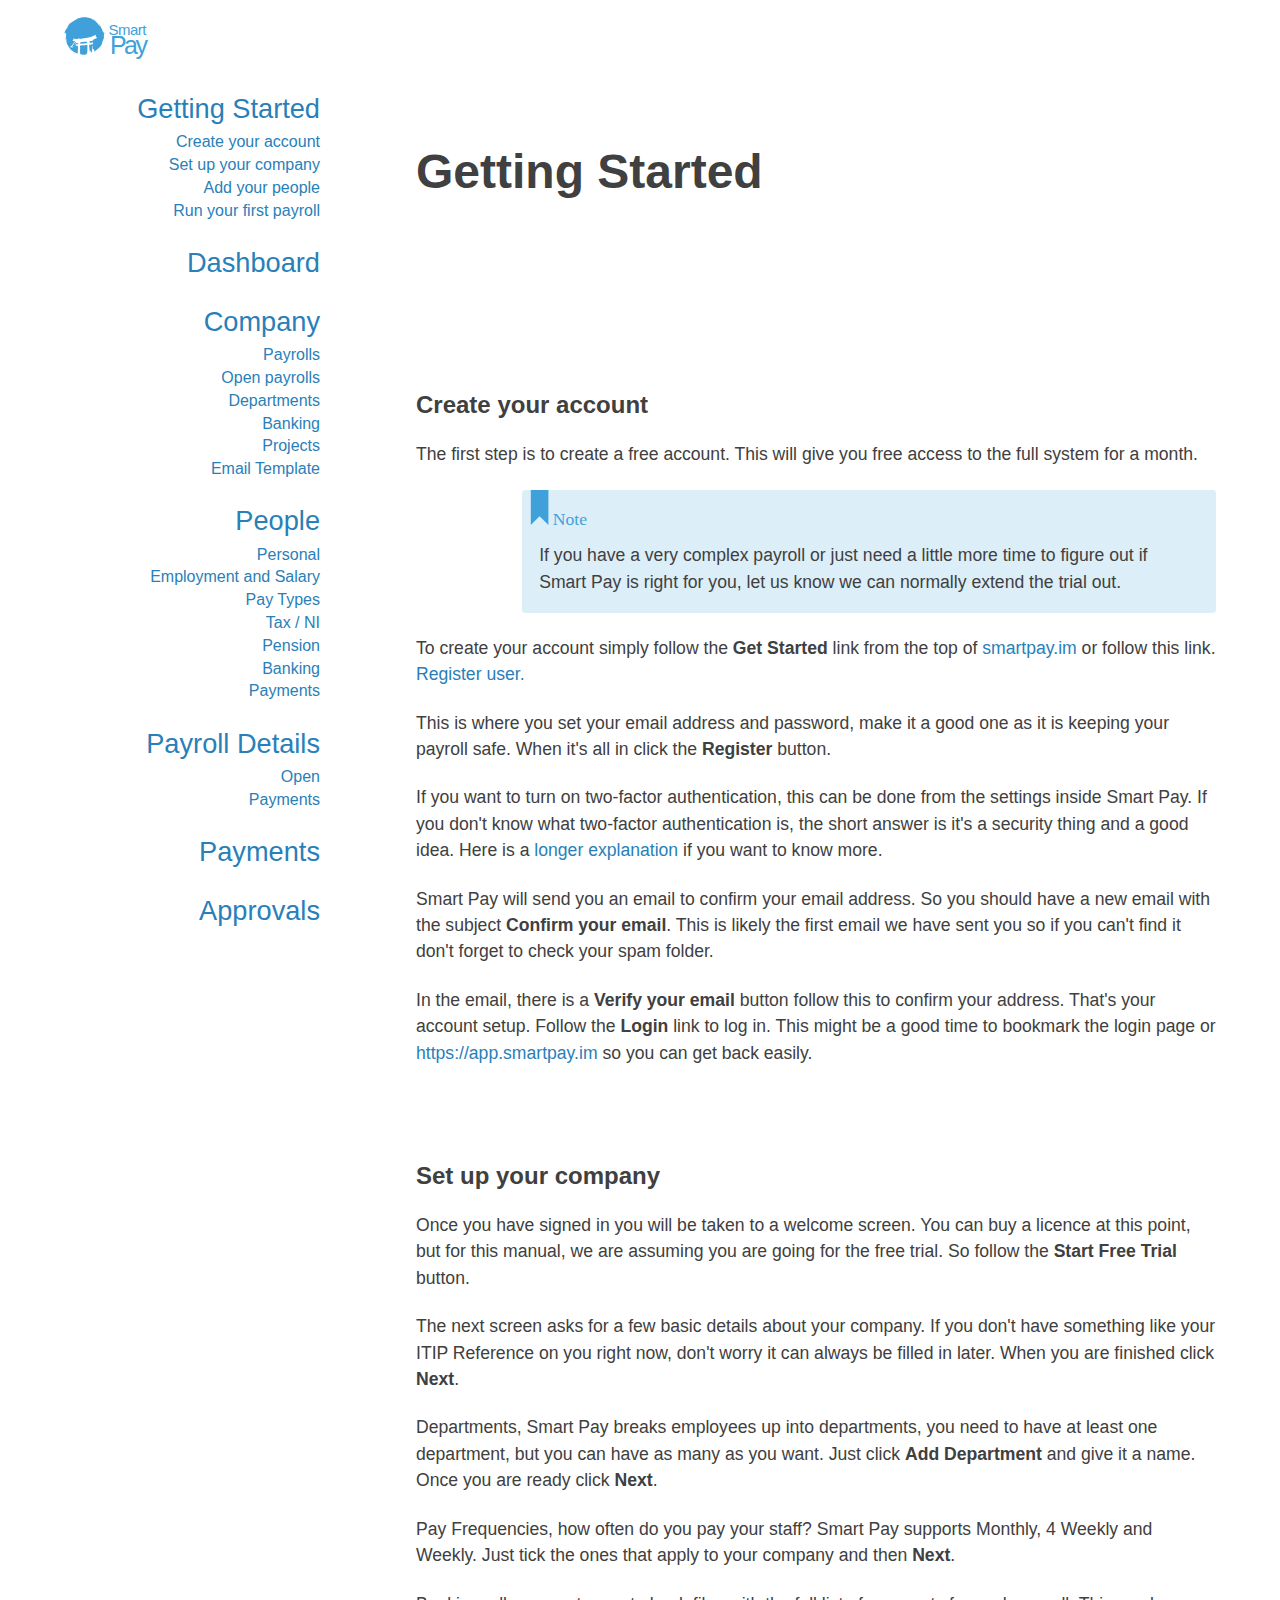
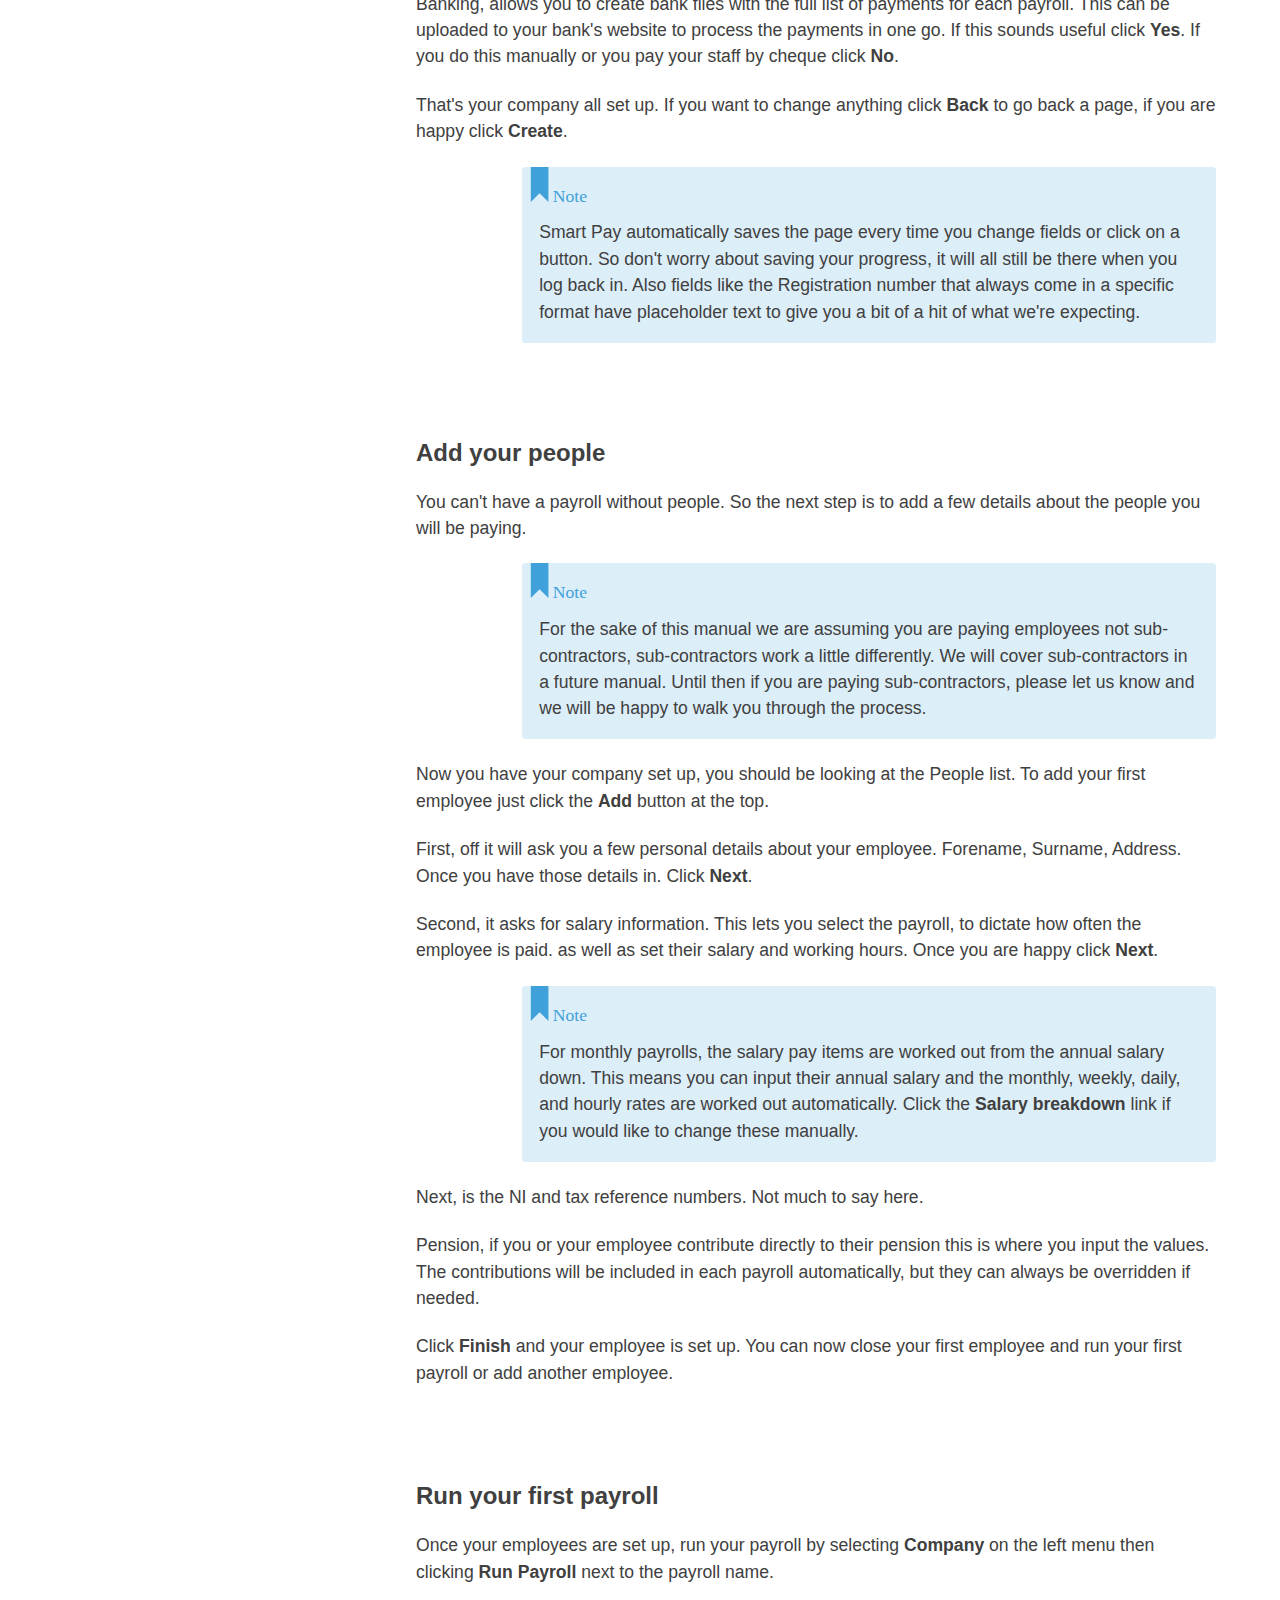
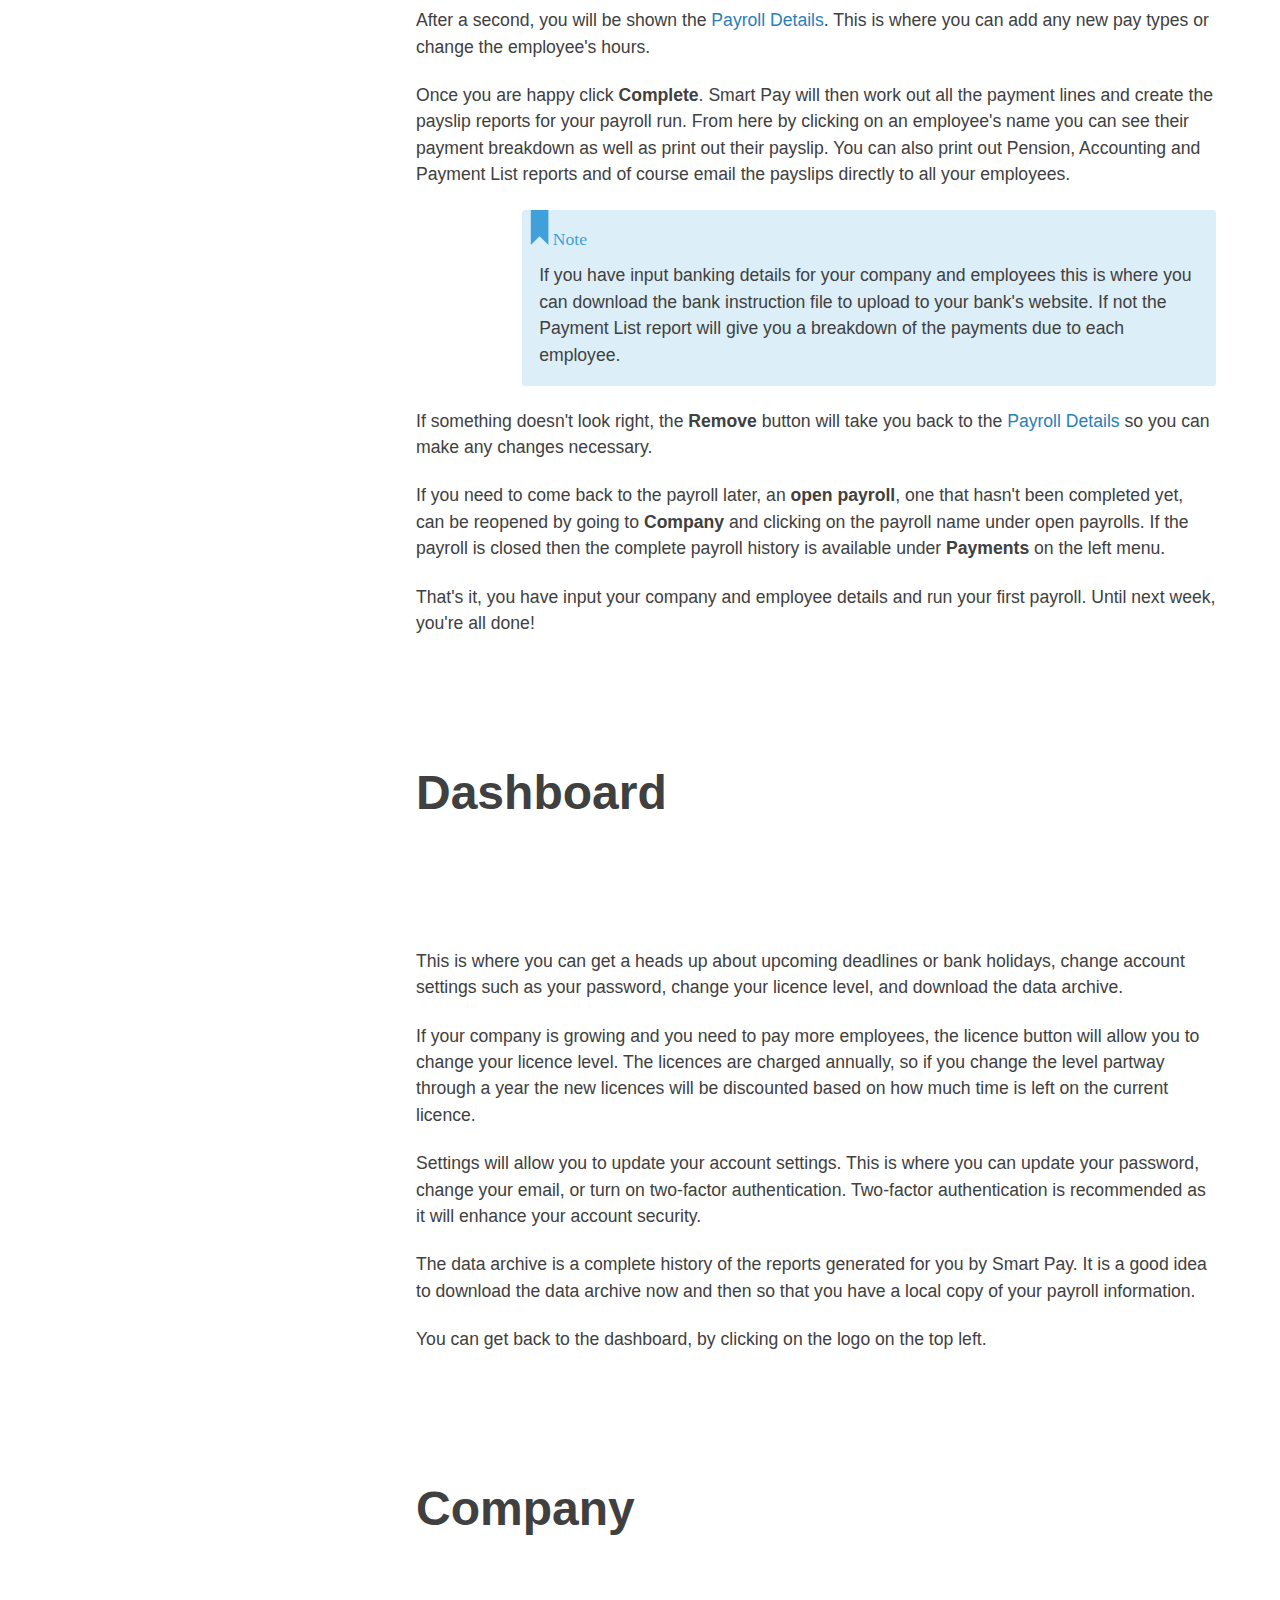
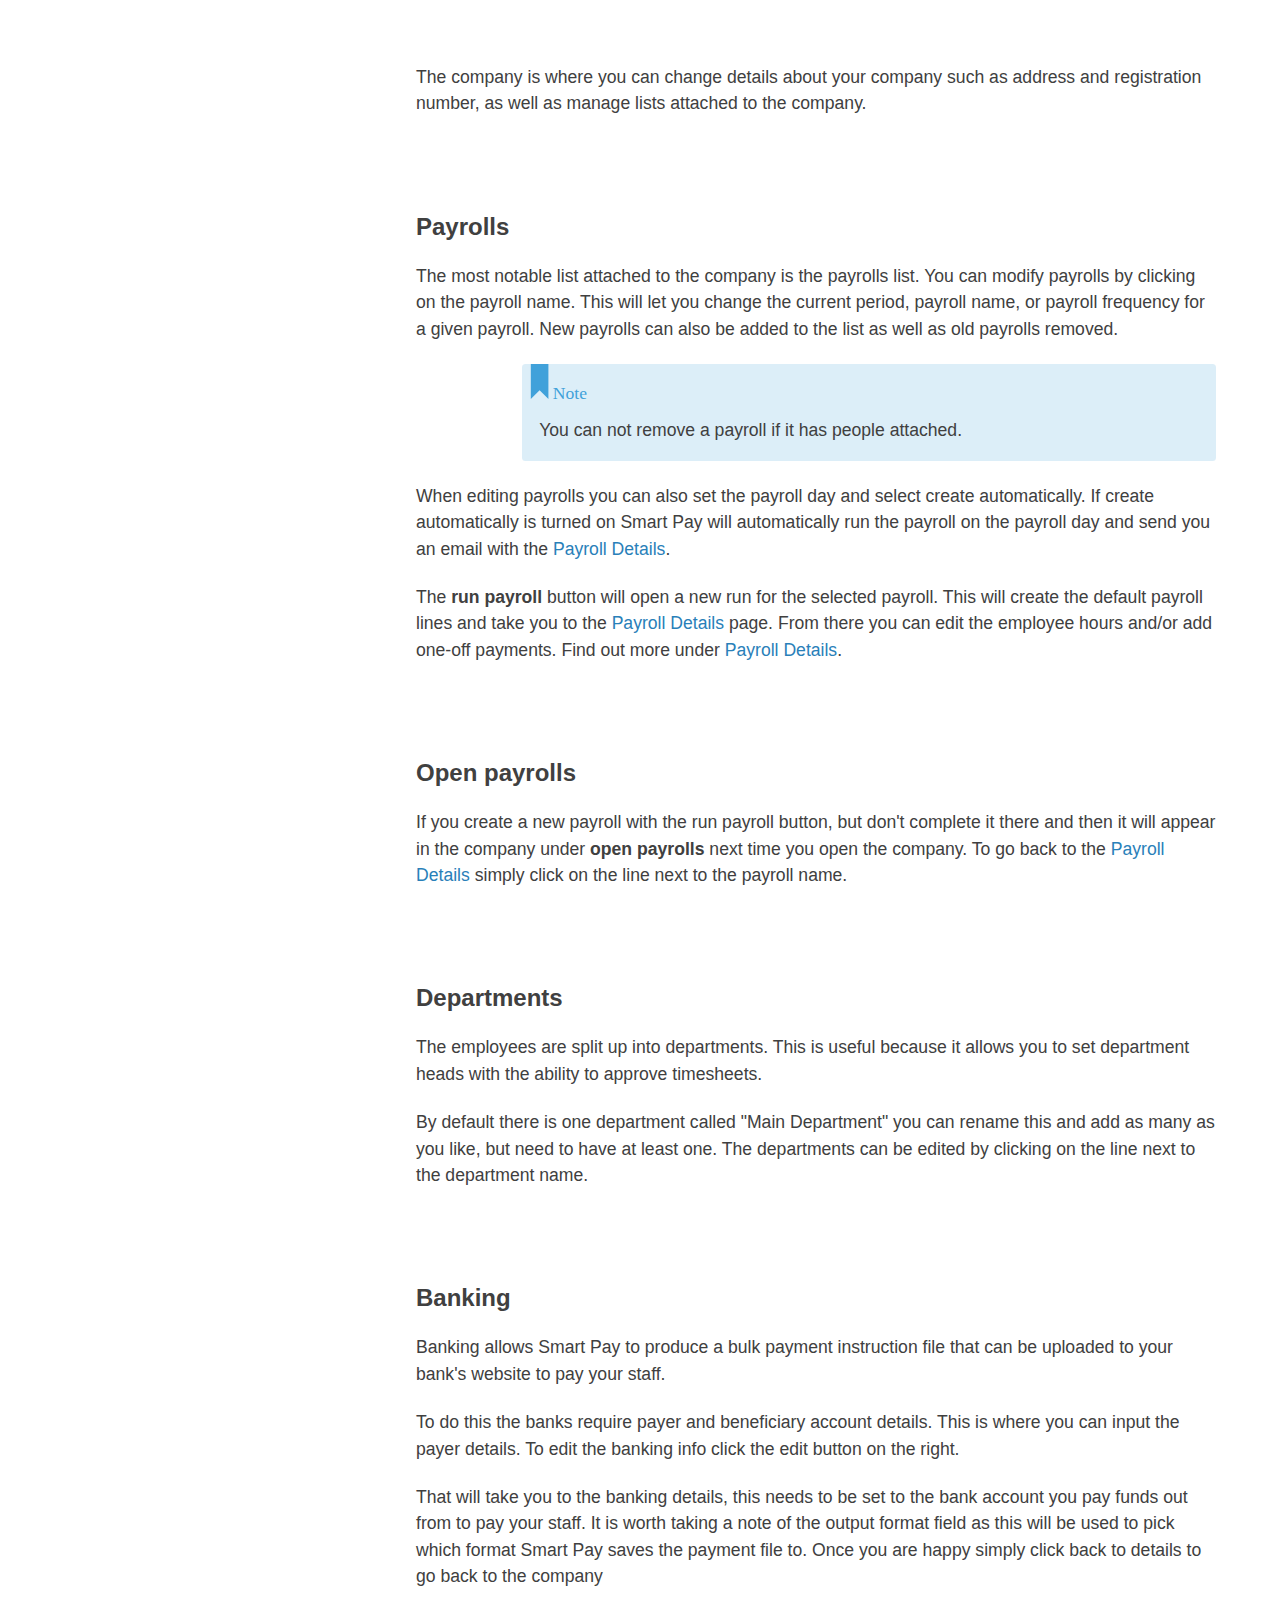
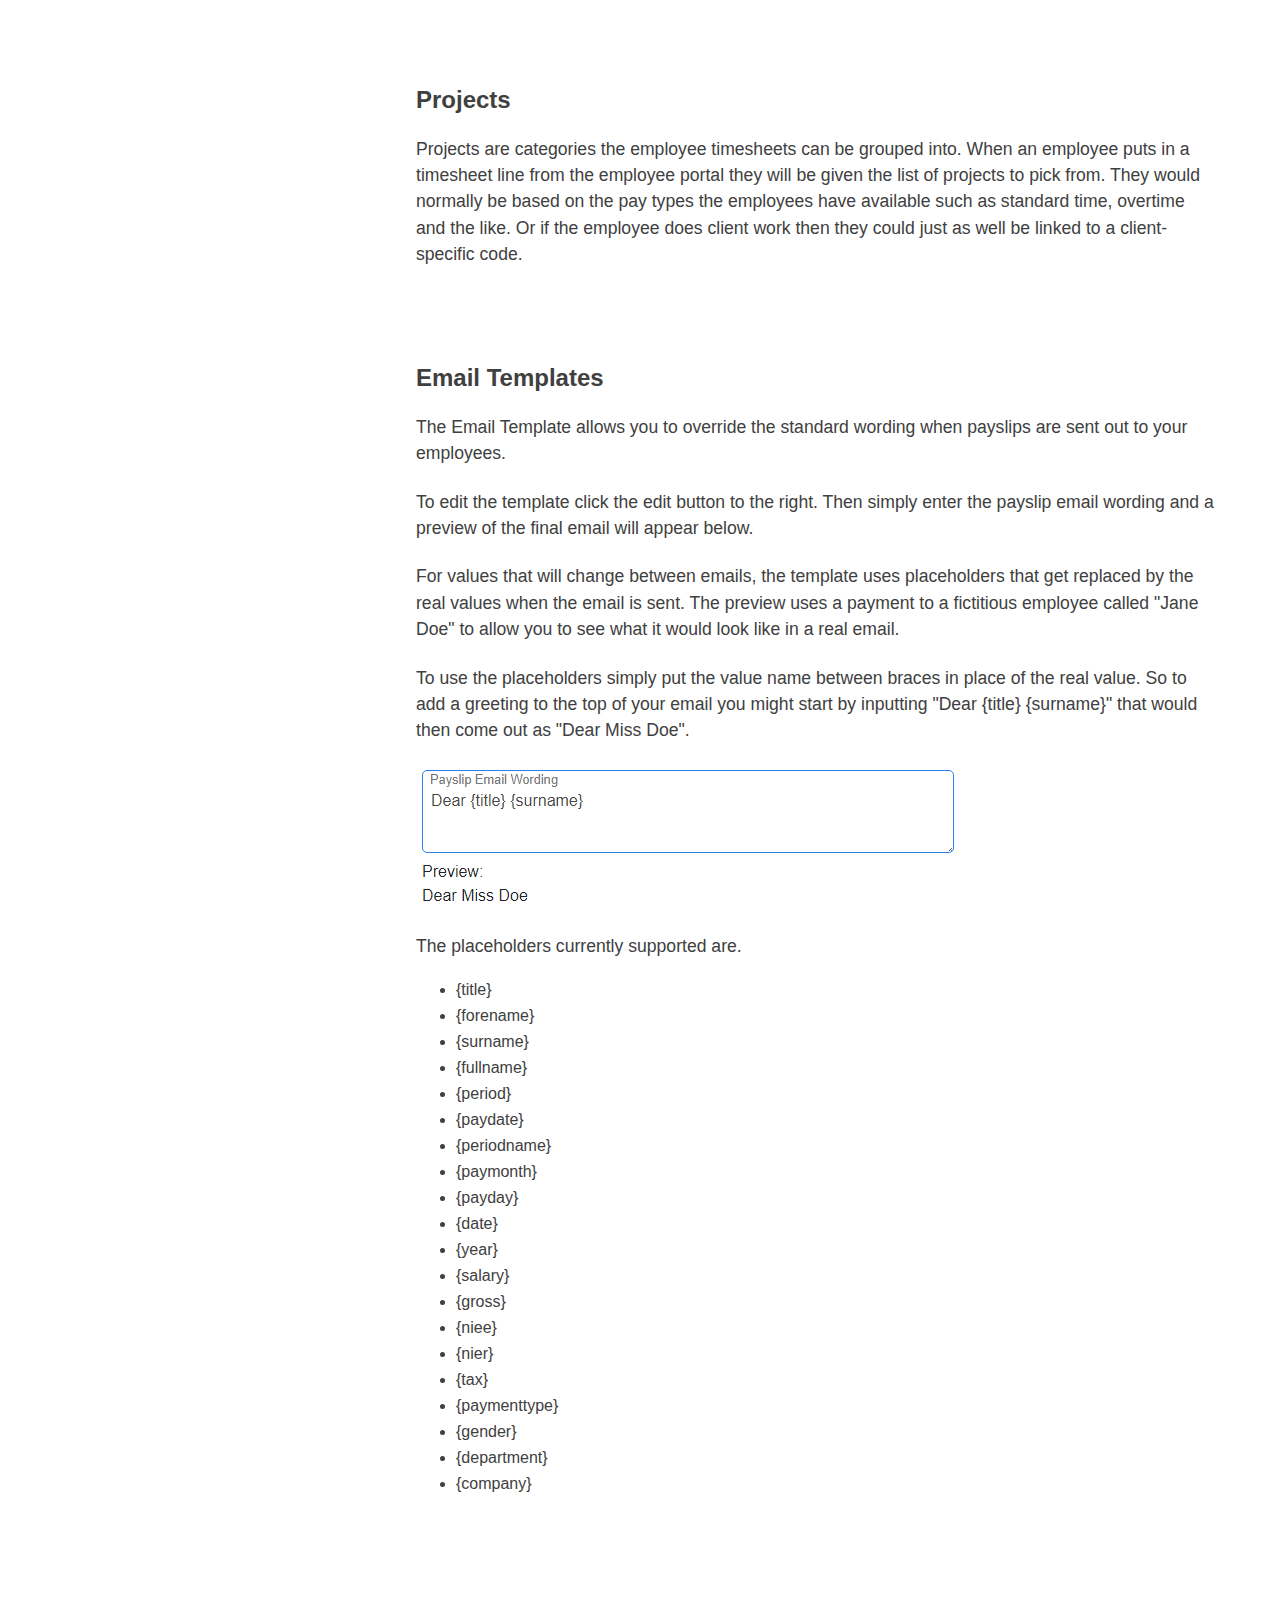
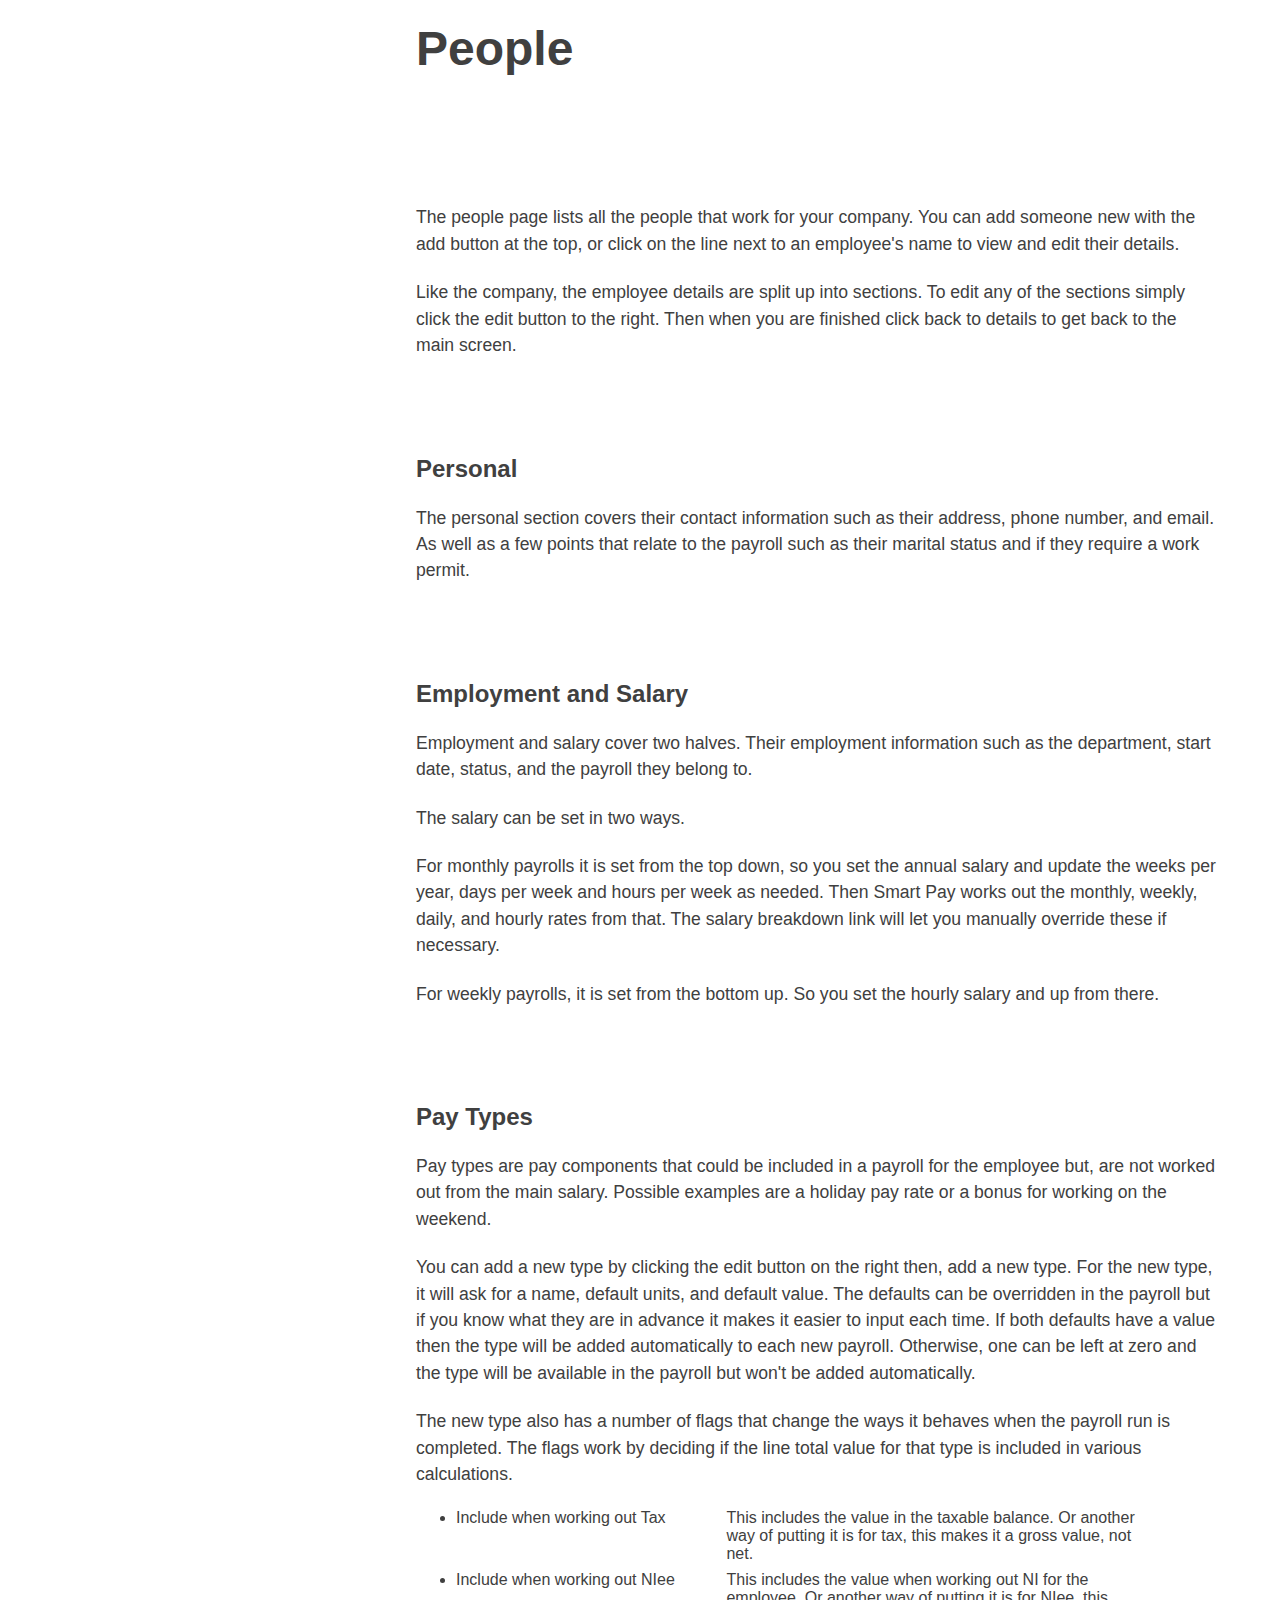
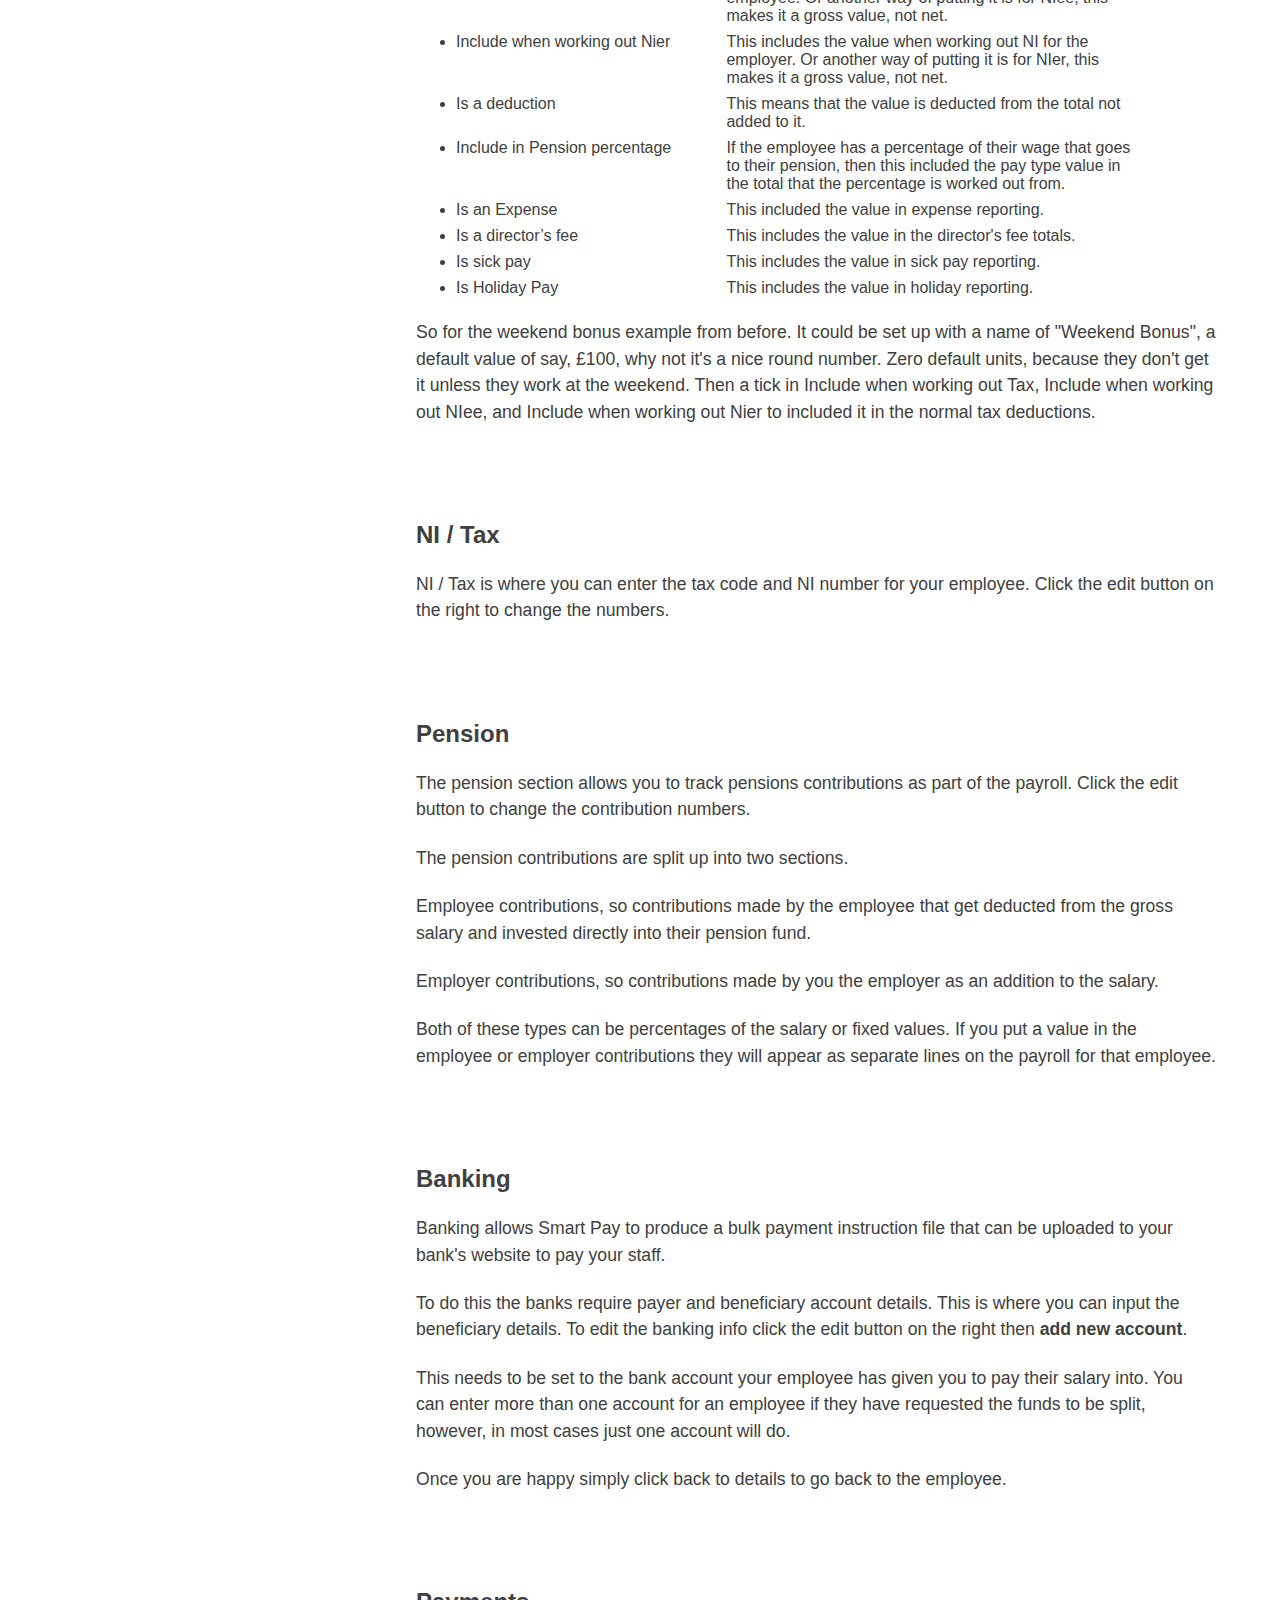
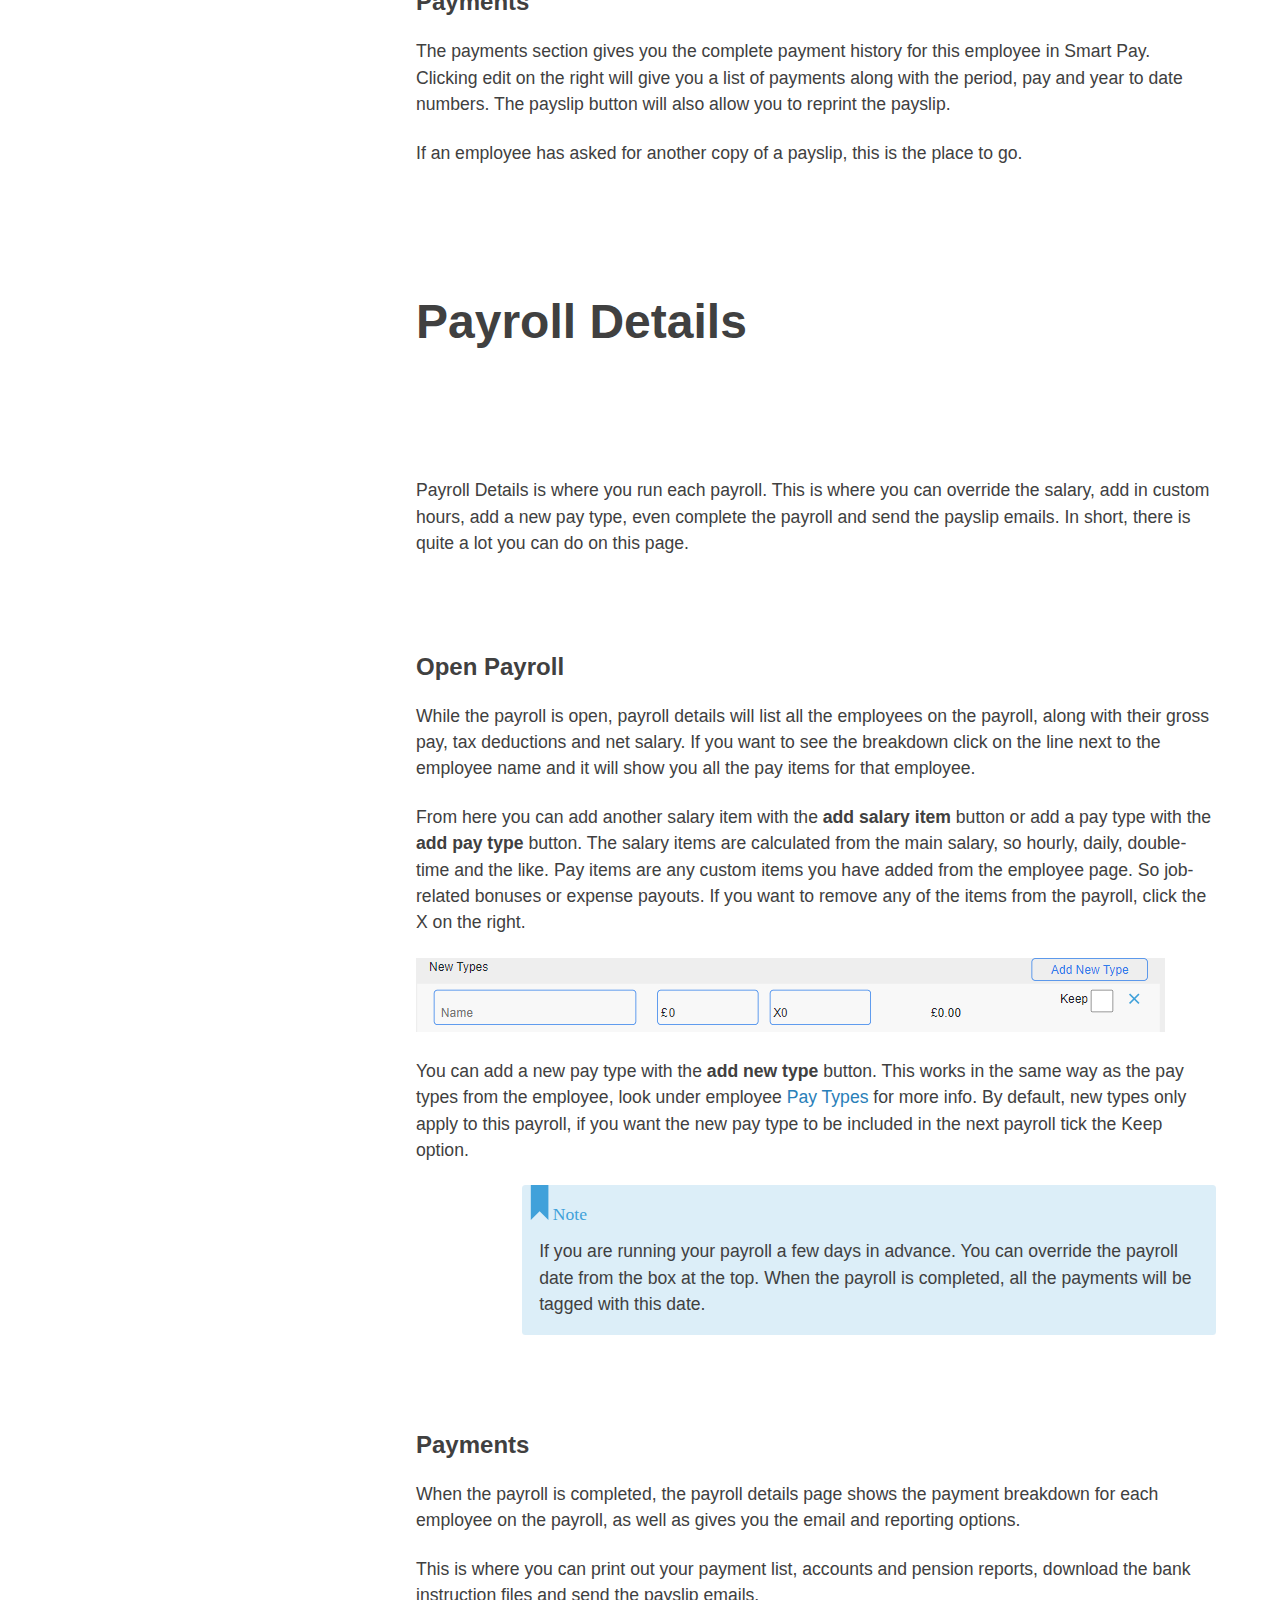
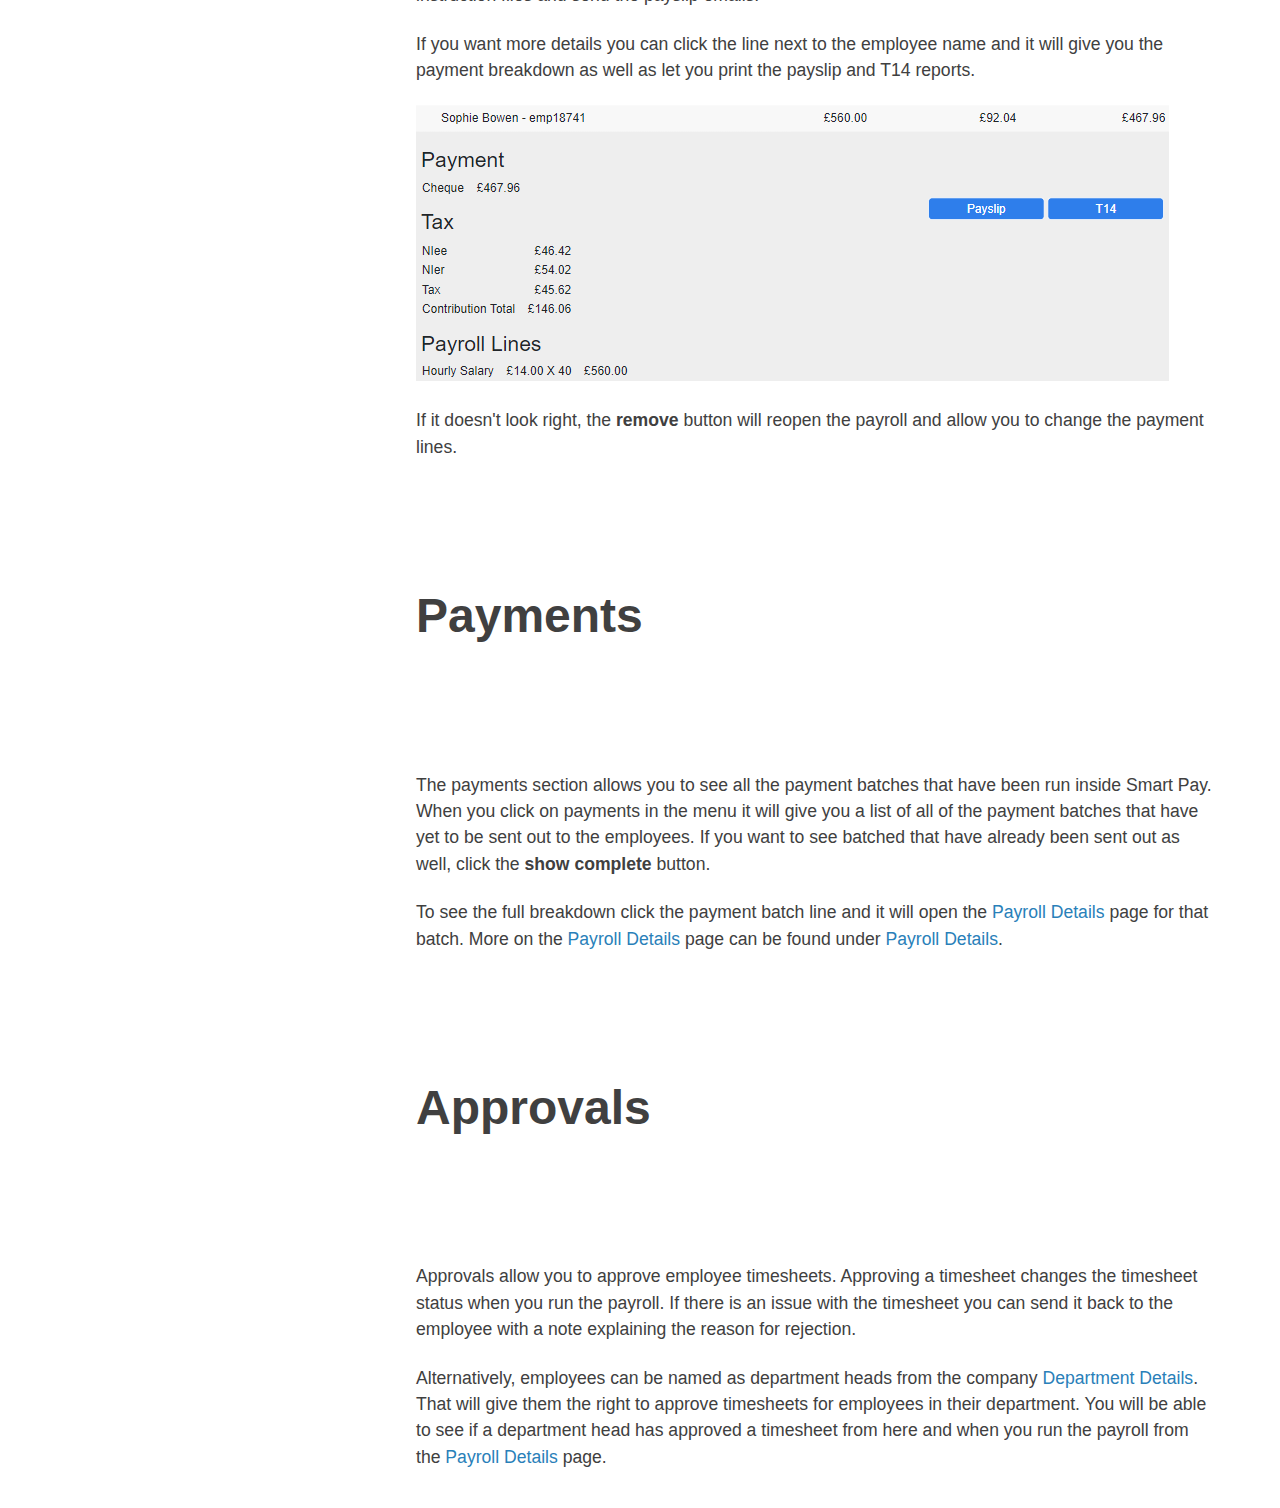
==== docs/index.html @ eb951f8d "Add docs" ====
<!DOCTYPE html>
<html lang="en">
<head>
    <meta charset="UTF-8">
    <meta http-equiv="X-UA-Compatible" content="IE=edge">
    <meta name="viewport" content="width=device-width, initial-scale=1.0">
    <title>Smart Pay Docs</title>
    <link rel="shortcut icon" type="image/png" href="../images/favicon.png" />
    <link rel="stylesheet" href="site.css">
</head>
<body>
    <a class="menu-icon" onclick="toggleMenu(true)">&nbsp;</a>
    <div class="sidebar hidden-on-phone">
        <div class="links" onclick="toggleMenu(false)">
            <a class="logo" href="/docs"></a>
            <div class="chapters">
                <a href="#getting-started" class="chapter-header">Getting Started</a>
                <a href="#getting-started">Create your account</a>
                <a href="#getting-started-setupcompany">Set up your company</a>
                <a href="#getting-started-people">Add your people</a>
                <a href="#getting-started-payroll">Run your first payroll</a>
                <a href="#dashboard" class="chapter-header">Dashboard</a>
                <a href="#company" class="chapter-header">Company</a>
                <a href="#company-payrolls">Payrolls</a>
                <a href="#company-open-payrolls">Open payrolls</a>
                <a href="#company-open-departments">Departments</a>
                <a href="#company-open-banking">Banking</a>
                <a href="#company-open-projects">Projects</a>
                <a href="#company-open-email-template">Email Template</a>
                <a href="#people" class="chapter-header">People</a>
                <a href="#people-personal">Personal</a>
                <a href="#people-salary">Employment and Salary</a>
                <a href="#people-pay-types">Pay Types</a>
                <a href="#people-ni-and-tax">Tax / NI</a>
                <a href="#people-pension">Pension</a>
                <a href="#people-banking">Banking</a>
                <a href="#people-payments">Payments</a>
                <a href="#payroll-details" class="chapter-header">Payroll Details</a>
                <a href="#payroll-details-open">Open</a>
                <a href="#payroll-details-payments">Payments</a>
                <a href="#payments" class="chapter-header">Payments</a>
                <a href="#approvals" class="chapter-header">Approvals</a>
            </div>
        </div>
    </div>
   
    <div class="content">

        <!-- Screenshots taken using width 1240 -->
        <section>
            <div id="getting-started">
                <h1>Getting Started</h1>
                <h2>Create your account</h2>
                <p>The first step is to create a free account. This will give you free access to the full system for a month. </p>
                <p class="note">If you have a very complex payroll or just need a little more time to figure out if Smart Pay is right for you, let us know we can normally extend the trial out.</p>
                <p>To create your account simply follow the <b>Get Started</b> link from the top of <a target="_blank" href="https://smartpay.im/">smartpay.im</a> or follow this link. <a target="_blank" href="https://app.smartpay.im/Identity/Account/Register">Register user.</a></p>
                <p>This is where you set your email address and password, make it a good one as it is keeping your payroll safe. When it's all in click the <b>Register</b> button.</p>
                <p>If you want to turn on two-factor authentication, this can be done from the settings inside Smart Pay. If you don't know what two-factor authentication is, the short answer is it's a security thing and a good idea. Here is a <a target="_blank" href="https://computing.which.co.uk/hc/en-gb/articles/360000243980-What-is-two-factor-authentication-and-should-you-use-it-">longer explanation</a> if you want to know more.</p>
                <p>Smart Pay will send you an email to confirm your email address. So you should have a new email with the subject <b>Confirm your email</b>. This is likely the first email we have sent you so if you can't find it don't forget to check your spam folder.</p>
                <p>In the email, there is a <b>Verify your email</b> button follow this to confirm your address. That's your account setup. Follow the <b>Login</b> link to log in.
                    This might be a good time to bookmark the login page or <a target="_blank" href="https://app.smartpay.im">https://app.smartpay.im</a> so you can get back easily.</p>
            </div>
    
            <div id="getting-started-setupcompany">
                <h2>Set up your company</h2>
                <p>Once you have signed in you will be taken to a welcome screen. You can buy a licence at this point, but for this manual, we are assuming you are going for the free trial. So follow the <b>Start Free Trial</b> button.</p>
                <p>The next screen asks for a few basic details about your company. If you don't have something like your ITIP Reference on you right now, don't worry it can always be filled in later. When you are finished click <b>Next</b>.</p>
                <p>Departments, Smart Pay breaks employees up into departments, you need to have at least one department, but you can have as many as you want. Just click <b>Add Department</b> and give it a name. Once you are ready click <b>Next</b>.</p>
                <p>Pay Frequencies, how often do you pay your staff? Smart Pay supports Monthly, 4 Weekly and Weekly. Just tick the ones that apply to your company and then <b>Next</b>.</p>
                <p>Banking, allows you to create bank files with the full list of payments for each payroll. This can be uploaded to your bank's website to process the payments in one go. If this sounds useful click <b>Yes</b>. If you do this manually or you pay your staff by cheque click <b>No</b>.</p>
                <p>That's your company all set up. If you want to change anything click <b>Back</b> to go back a page, if you are happy click <b>Create</b>.</p>
                <p class="note">Smart Pay automatically saves the page every time you change fields or click on a button. So don't worry about saving your progress, it will all still be there when you log back in. Also fields like the Registration number that always come in a specific format have placeholder text to give you a bit of a hit of what we're expecting.</p>
            </div>
            
            <div id="getting-started-people">
                <h2>Add your people</h2>
                <p>You can't have a payroll without people. So the next step is to add a few details about the people you will be paying. </p>
                <p class="note">For the sake of this manual we are assuming you are paying employees not sub-contractors, sub-contractors work a little differently. We will cover sub-contractors in a future manual. Until then if you are paying sub-contractors, please let us know and we will be happy to walk you through the process.</p>
                <p>Now you have your company set up, you should be looking at the People list. To add your first employee just click the <b>Add</b> button at the top.</p>
                <p>First, off it will ask you a few personal details about your employee. Forename, Surname, Address. Once you have those details in. Click <b>Next</b>.</p>
                <p>Second, it asks for salary information. This lets you select the payroll, to dictate how often the employee is paid. as well as set their salary and working hours. Once you are happy click <b>Next</b>.</p>
                <p class="note">For monthly payrolls, the salary pay items are worked out from the annual salary down. This means you can input their annual salary and the monthly, weekly, daily, and hourly rates are worked out automatically. Click the <b>Salary breakdown</b> link if you would like to change these manually.</p>
                <p>Next, is the NI and tax reference numbers. Not much to say here.</p>
                <p>Pension, if you or your employee contribute directly to their pension this is where you input the values. The contributions will be included in each payroll automatically, but they can always be overridden if needed.</p>
                <p>Click <b>Finish</b> and your employee is set up. You can now close your first employee and run your first payroll or add another employee.</p>

            </div>

            <div id="getting-started-payroll">
                <h2>Run your first payroll</h2>
                <p>Once your employees are set up, run your payroll by selecting <b>Company</b> on the left menu then clicking <b>Run Payroll</b> next to the payroll name.</p>
                <p>After a second, you will be shown the <a href="#payroll-details">Payroll Details</a>. This is where you can add any new pay types or change the employee's hours.</p>
                <p>Once you are happy click <b>Complete</b>. Smart Pay will then work out all the payment lines and create the payslip reports for your payroll run. From here by clicking on an employee's name you can see their payment breakdown as well as print out their payslip. You can also print out Pension, Accounting and Payment List reports and of course email the payslips directly to all your employees.</p>
                <p class="note">If you have input banking details for your company and employees this is where you can download the bank instruction file to upload to your bank's website. If not the Payment List report will give you a breakdown of the payments due to each employee.</p>
                <p>If something doesn't look right, the <b>Remove</b> button will take you back to the <a href="#payroll-details">Payroll Details</a> so you can make any changes necessary. </p>
                <p>If you need to come back to the payroll later, an <b>open payroll</b>, one that hasn't been completed yet, can be reopened by going to <b>Company</b> and clicking on the payroll name under open payrolls. If the payroll is closed then the complete payroll history is available under <b>Payments</b> on the left menu.</p>
                <p>That's it, you have input your company and employee details and run your first payroll. Until next week, you're all done!</p>
            </div>
        </section>


        <section>
            <div id="dashboard">
                <h1>Dashboard</h1>
                <p>This is where you can get a heads up about upcoming deadlines or bank holidays, change account settings such as your password, change your licence level, and download the data archive.</p>
                <p>If your company is growing and you need to pay more employees, the licence button will allow you to change your licence level. The licences are charged annually, so if you change the level partway through a year the new licences will be discounted based on how much time is left on the current licence.</p>
                <p>Settings will allow you to update your account settings. This is where you can update your password, change your email, or turn on two-factor authentication. Two-factor authentication is recommended as it will enhance your account security.</p>
                <p>The data archive is a complete history of the reports generated for you by Smart Pay. It is a good idea to download the data archive now and then so that you have a local copy of your payroll information.</p>
                <p>You can get back to the dashboard, by clicking on the logo on the top left.</p>
            </div>
        </section>


        <section>
            <div id="company">
                <h1>Company</h1>
                <p>The company is where you can change details about your company such as address and registration number, as well as manage lists attached to the company.</p>
            </div>
            <div id="company-payrolls">
                <h2>Payrolls</h2> 
                <p>The most notable list attached to the company is the payrolls list. You can modify payrolls by clicking on the payroll name. This will let you change the current period, payroll name, or payroll frequency for a given payroll. New payrolls can also be added to the list as well as old payrolls removed. </p>
                <p class="note">You can not remove a payroll if it has people attached.</p>
                <p>When editing payrolls you can also set the payroll day and select create automatically. If create automatically is turned on Smart Pay will automatically run the payroll on the payroll day and send you an email with the <a href="#payroll-details">Payroll Details</a>.</p>
                <p>The <b>run payroll</b> button will open a new run for the selected payroll. This will create the default payroll lines and take you to the <a href="#payroll-details">Payroll Details</a> page. From there you can edit the employee hours and/or add one-off payments. Find out more under <a href="#payroll-details">Payroll Details</a>.</p>
            </div>
            <div id="company-open-payrolls">
                <h2>Open payrolls</h2>
                <p>If you create a new payroll with the run payroll button, but don't complete it there and then it will appear in the company under <b>open payrolls</b> next time you open the company. To go back to the <a href="#payroll-details">Payroll Details</a> simply click on the line next to the payroll name.</p>
            </div>
            <div id="company-open-departments">
                <h2>Departments</h2>
                <p>The employees are split up into departments. This is useful because it allows you to set department heads with the ability to approve timesheets. </p>
                <p>By default there is one department called "Main Department" you can rename this and add as many as you like, but need to have at least one. The departments can be edited by clicking on the line next to the department name.</p>
            </div>
            <div id="company-open-banking">
                <h2>Banking</h2>
                <p>Banking allows Smart Pay to produce a bulk payment instruction file that can be uploaded to your bank's website to pay your staff.</p>
                <p>To do this the banks require payer and beneficiary account details. This is where you can input the payer details. To edit the banking info click the edit button on the right.</p>
                <p>That will take you to the banking details, this needs to be set to the bank account you pay funds out from to pay your staff. It is worth taking a note of the output format field as this will be used to pick which format Smart Pay saves the payment file to. Once you are happy simply click back to details to go back to the company</p>
            </div>
            <div id="company-open-projects">
                <h2>Projects</h2>
                <p>Projects are categories the employee timesheets can be grouped into. When an employee puts in a timesheet line from the employee portal they will be given the list of projects to pick from. They would normally be based on the pay types the employees have available such as standard time, overtime and the like. Or if the employee does client work then they could just as well be linked to a client-specific code.</p>
            </div>
            <div id="company-open-email-template">
                <h2>Email Templates</h2>
                <p>The Email Template allows you to override the standard wording when payslips are sent out to your employees.</p>
                <p>To edit the template click the edit button to the right. Then simply enter the payslip email wording and a preview of the final email will appear below.</p>
                <p>For values that will change between emails, the template uses placeholders that get replaced by the real values when the email is sent. The preview uses a payment to a fictitious employee called "Jane Doe" to allow you to see what it would look like in a real email.</p>
                <p>To use the placeholders simply put the value name between braces in place of the real value. So to add a greeting to the top of your email you might start by inputting "Dear {title} {surname}" that would then come out as "Dear Miss Doe".</p>
                <img src="screenshots/email-template.png" alt="email template" />
                <p>The placeholders currently supported are.</p>
                <ul>
                    <li>{title}</li>
                    <li>{forename}</li>
                    <li>{surname}</li>
                    <li>{fullname}</li>
                    <li>{period}</li>
                    <li>{paydate}</li>
                    <li>{periodname}</li>
                    <li>{paymonth}</li>
                    <li>{payday}</li>
                    <li>{date}</li>
                    <li>{year}</li>
                    <li>{salary}</li>
                    <li>{gross}</li>
                    <li>{niee}</li>
                    <li>{nier}</li>
                    <li>{tax}</li>
                    <li>{paymenttype}</li>
                    <li>{gender}</li>
                    <li>{department}</li>
                    <li>{company}</li>
                </ul>
            </div>
        </section>


        <section>
            <div id="people">
                <h1>People</h1>
                <p>The people page lists all the people that work for your company. You can add someone new with the add button at the top, or click on the line next to an employee's name to view and edit their details.</p>
                <P>Like the company, the employee details are split up into sections. To edit any of the sections simply click the edit button to the right. Then when you are finished click back to details to get back to the main screen.</P>
            </div>
            <div id="people-personal">
                <h2>Personal</h2>
                <p>The personal section covers their contact information such as their address, phone number, and email. As well as a few points that relate to the payroll such as their marital status and if they require a work permit.</p>
            </div>
            <div id="people-salary">
                <h2>Employment and Salary</h2>
                <p>Employment and salary cover two halves. Their employment information such as the department, start date, status, and the payroll they belong to. </p>
                <p>The salary can be set in two ways. </p>
                <p>For monthly payrolls it is set from the top down, so you set the annual salary and update the weeks per year, days per week and hours per week as needed. Then Smart Pay works out the monthly, weekly, daily, and hourly rates from that. The salary breakdown link will let you manually override these if necessary.</p>
                <p>For weekly payrolls, it is set from the bottom up. So you set the hourly salary and up from there.</p>
            </div>
            <div id="people-pay-types">
                <h2>Pay Types</h2>
                <p>Pay types are pay components that could be included in a payroll for the employee but, are not worked out from the main salary. Possible examples are a holiday pay rate or a bonus for working on the weekend.</p>
                <p>You can add a new type by clicking the edit button on the right then, add a new type. For the new type, it will ask for a name, default units, and default value. The defaults can be overridden in the payroll but if you know what they are in advance it makes it easier to input each time. If both defaults have a value then the type will be added automatically to each new payroll. Otherwise, one can be left at zero and the type will be available in the payroll but won't be added automatically.</p>
                <p>The new type also has a number of flags that change the ways it behaves when the payroll run is completed. The flags work by deciding if the line total value for that type is included in various calculations.</p>
                <ul class="label-description">
                    <li>
                        <span>Include when working out Tax</span>
                        <span>This includes the value in the taxable balance. Or another way of putting it is for tax, this makes it a gross value, not net.</li></span>
                    </li>
                    <li>
                        <span>Include when working out NIee</span>
                        <span>This includes the value when working out NI for the employee. Or another way of putting it is for NIee, this makes it a gross value, not net.</span>
                    </li>
                    <li>
                        <span>Include when working out Nier</span>
                        <span>This includes the value when working out NI for the employer. Or another way of putting it is for NIer, this makes it a gross value, not net.</span>
                    </li>
                    <li>
                        <span>Is a deduction</span>
                        <span>This means that the value is deducted from the total not added to it.</span>
                    </li>
                    <li>
                        <span>Include in Pension percentage</span>
                        <span>If the employee has a percentage of their wage that goes to their pension, then this included the pay type value in the total that the percentage is worked out from.</span>
                    </li>
                    <li>
                        <span>Is an Expense</span>
                        <span>This included the value in expense reporting.</span>
                    </li>
                    <li>
                        <span>Is a director’s fee</span>
                        <span>This includes the value in the director's fee totals.</span>
                    </li>
                    <li>
                        <span>Is sick pay</span>
                        <span>This includes the value in sick pay reporting.</span>
                    </li>
                    <li>
                        <span>Is Holiday Pay</span>
                        <span>This includes the value in holiday reporting.</span>
                    </li>
                </ul>
                <p>So for the weekend bonus example from before. It could be set up with a name of "Weekend Bonus", a default value of say, £100, why not it's a nice round number. Zero default units, because they don't get it unless they work at the weekend. Then a tick in Include when working out Tax, Include when working out NIee, and Include when working out Nier to included it in the normal tax deductions.</p>
            </div>
            <div id="people-ni-and-tax">
                <h2>NI / Tax</h2>
                <p>NI / Tax is where you can enter the tax code and NI number for your employee. Click the edit button on the right to change the numbers.</p>
            </div>
            <div id="people-pension">
                <h2>Pension</h2>
                <p>The pension section allows you to track pensions contributions as part of the payroll. Click the edit button to change the contribution numbers.</p>
                <p>The pension contributions are split up into two sections.</p> 
                <p>Employee contributions, so contributions made by the employee that get deducted from the gross salary and invested directly into their pension fund.</p>
                <p>Employer contributions, so contributions made by you the employer as an addition to the salary.</p>
                <p>Both of these types can be percentages of the salary or fixed values. If you put a value in the employee or employer contributions they will appear as separate lines on the payroll for that employee.</p>
            </div>
            <div id="people-banking">
                <h2>Banking</h2>
                <p>Banking allows Smart Pay to produce a bulk payment instruction file that can be uploaded to your bank's website to pay your staff.</p>
                <p>To do this the banks require payer and beneficiary account details. This is where you can input the beneficiary details. To edit the banking info click the edit button on the right then <b>add new account</b>.</p>
                <p>This needs to be set to the bank account your employee has given you to pay their salary into. You can enter more than one account for an employee if they have requested the funds to be split, however, in most cases just one account will do.</p>
                <p>Once you are happy simply click back to details to go back to the employee.</p>
            </div>
            <div id="people-payments">
                <h2>Payments</h2>
                <p>The payments section gives you the complete payment history for this employee in Smart Pay. Clicking edit on the right will give you a list of payments along with the period, pay and year to date numbers. The payslip button will also allow you to reprint the payslip.</p>
                <p>If an employee has asked for another copy of a payslip, this is the place to go.</p>
            </div>
        </section>


        <section>
            <div id="payroll-details">
                <h1>Payroll Details</h1>
                <p>Payroll Details is where you run each payroll. This is where you can override the salary, add in custom hours, add a new pay type, even complete the payroll and send the payslip emails. In short, there is quite a lot you can do on this page.</p>
            </div>
            <div id="payroll-details-open">
                <h2>Open Payroll</h2>
                <p>While the payroll is open, payroll details will list all the employees on the payroll, along with their gross pay, tax deductions and net salary. If you want to see the breakdown click on the line next to the employee name and it will show you all the pay items for that employee.</p>
                <p>From here you can add another salary item with the <b>add salary item</b> button or add a pay type with the <b>add pay type</b> button. The salary items are calculated from the main salary, so hourly, daily, double-time and the like. Pay items are any custom items you have added from the employee page. So job-related bonuses or expense payouts. If you want to remove any of the items from the payroll, click the X on the right.</p>
                <img src="screenshots/new-pay-type.png" alt="new pay type" />
                <p>You can add a new pay type with the <b>add new type</b> button. This works in the same way as the pay types from the employee, look under employee <a href="#people-pay-types">Pay Types</a> for more info. By default, new types only apply to this payroll, if you want the new pay type to be included in the next payroll tick the Keep option.</p>
                <p class="note">If you are running your payroll a few days in advance. You can override the payroll date from the box at the top. When the payroll is completed, all the payments will be tagged with this date.</p>
            </div>
            <div id="payroll-details-payments">
                <h2>Payments</h2>
                <p>When the payroll is completed, the payroll details page shows the payment breakdown for each employee on the payroll, as well as gives you the email and reporting options.</p>
                <p>This is where you can print out your payment list, accounts and pension reports, download the bank instruction files and send the payslip emails.</p>
                <p>If you want more details you can click the line next to the employee name and it will give you the payment breakdown as well as let you print the payslip and T14 reports.</p>
                <img src="screenshots/payment-details.png" alt="Payment details" />
                <p>If it doesn't look right, the <b>remove</b> button will reopen the payroll and allow you to change the payment lines.</p>
            </div>
        </section>


        <section>
            <div id="payments">
                <h1>Payments</h1>
                <p>The payments section allows you to see all the payment batches that have been run inside Smart Pay. When you click on payments in the menu it will give you a list of all of the payment batches that have yet to be sent out to the employees. If you want to see batched that have already been sent out as well, click the <b>show complete</b> button.</p>
                <p>To see the full breakdown click the payment batch line and it will open the <a href="#payroll-details">Payroll Details</a> page for that batch. More on the <a href="#payroll-details">Payroll Details</a> page can be found under <a href="#payroll-details">Payroll Details</a>.</p>
            </div>
        </section>


        <section>
            <div id="approvals">
                <h1>Approvals</h1> 
                <p>Approvals allow you to approve employee timesheets. Approving a timesheet changes the timesheet status when you run the payroll. If there is an issue with the timesheet you can send it back to the employee with a note explaining the reason for rejection.</p>
                <p>Alternatively, employees can be named as department heads from the company <a href="#company-open-departments">Department Details</a>. That will give them the right to approve timesheets for employees in their department. You will be able to see if a department head has approved a timesheet from here and when you run the payroll from the <a href="#payroll-details">Payroll Details</a> page.</p>
            </div>
        </section>

    </div>

    <script>

        // Show hide the menu
        var toggleMenu = function (showEl) {
            const collection = document.getElementsByClassName("sidebar");
            if (collection.length !== 1) {
                return;
            }
            const menu = collection[0];
            if (showEl) {
                menu.classList.remove('hidden-on-phone');
            } else {
                menu.classList.add('hidden-on-phone');
            }
        };
    </script>
</body>
</html>
---- docs/site.css ----
:root {
    --colour-text: #404040;
    --colour-link: #2980B9;
    --colour-highlight: #40a1da;
    --colour-highlight-alt: #ffffff;
    --colour-highlight-bg: #40a2da2f;
    --colour-bg: #ffffff;
    --colour-bg-menu: #f8f8f8;
}

html body {
    padding: 0;
    margin: 0;
}

html {
    overflow-y: scroll;
    scroll-behavior: smooth;
}

body {
    display: flex;
    justify-content: center;
    font-family: "Lato","proxima-nova","Helvetica Neue",Arial,sans-serif;
    font-weight: normal;
    color: var(--colour-text);
}

.sidebar {
    min-width: 16em;
    min-height: 100vh;
    padding: 1em 0em 1em 1em;
    margin-right: 4em;
    text-align: right;
    background-color: var(--colour-bg);
    position: sticky;
    top: 0;
    overflow: scroll;
    max-height: 100vh;
    scrollbar-width: thin;
    scrollbar-color: var(--colour-highlight-bg) var(--colour-bg);
}

.sidebar::-webkit-scrollbar {
    width: 12px;
}

.sidebar::-webkit-scrollbar-track {
    background: var(--colour-bg);
    height: 20%;
}

.sidebar::-webkit-scrollbar-thumb {
    background-color: var(--colour-highlight-bg);
    border-radius: 20px;
    border: 3px solid --colour-bg-menu;
}

.sidebar::-webkit-scrollbar-thumb:hover {
    background-color: var(--colour-highlight);
}

.menu-icon {
    display: none;
}

.links {
    min-width: 16em;
    padding-right: 1em;
}

.logo {
    display: block;
    font-size: 1.25rem;
    line-height: inherit;
    white-space: nowrap;
    position: relative;
    fill: var(--colour-highlight);
    color: var(--colour-highlight);
    min-height: 50px;
    background: url('logo.svg') no-repeat 0px 0px;
}

.logo .docs {
    top: 7px;
    left: 128px;
    font-size: 1.8em;
    letter-spacing: 0px;
    position: absolute;
}

.chapters  {
    /* padding-top: 3em; */
}

.chapters > *  {
    display: block;
    margin-bottom: 0.3em;
    text-decoration: none;
    padding-left: 2em;
}

.chapters > a.chapter-header {
    padding-left: 1em;
    font-size: 1.7em;
    text-transform: capitalize;
    margin-top: 1em;
}

.content {
    background-color: var(--colour-bg);
    max-width: 50em;
    padding: 1em;
}

h1 {
    padding: 2em 0;
    font-size: 3em;
    text-transform: capitalize;
}

h2 {
    margin-top: 4em;
}

p {
    color: var(--colour-text);
    font-size: 1.1em;
    line-height: 1.5em;
    margin: 1.25em 0em;
}

p.note {
    border-radius: 0.2em;
    padding: 1em;
    margin-left: 6em;
    background: url('note.svg') no-repeat 0px 0px;
    background-size: 5em;
    background-color: var(--colour-highlight-bg);
    padding-top: 3em;
}

img {
    max-width: 100%;
}

a {
    text-decoration: none;
    color: var(--colour-link);
}

li {
    margin-bottom: 0.5em;
}

.label-description > li > * {
    display: inline-block;
    vertical-align: top;
}

.label-description > li *:first-child {
    width: 35%;
}

.label-description > li *:last-child {
    width: 55%;
}


/* mobile view */
@media (max-width: 800px) {
    .sidebar {
        position: fixed;
        top: 0;
        left: 0;
        width: 100vw;
        height: 100vh;
        min-width: 0;
    }

    .menu-icon {
        display: block;
        background: url('menu.svg') no-repeat;
        background-size: 100%;
        background-color: var(--colour-highlight-alt);
        width: 1.5em;
        height: 1.5em;
        position: fixed;
        top: 1em;
        right: 1em;
        border: solid 0.2em var(--colour-highlight-alt);
        border-radius: 0.2em;
    }

    .hidden-on-phone {
        display: none;
    }
    
    .content {
        padding: 0;
        margin: 0;
    }

    h1 { 
        background-color: var(--colour-highlight);
        color: var(--colour-highlight-alt);
        width: 100%;
        text-align: center;
        padding: 2em 0em;
        margin: 0;
        font-size: 1.5em;
        font-weight: 500;
        text-transform: capitalize;
    }

    h2 {
        margin: 2em 1rem;
    }

    p {
        margin: 1em 1rem;
    }

    p.note {
        margin: 1em 0em;
    }
}

/* print view */
@media print {
    h1 { 
        color: var(--colour-text);
        font-size: 2.5em;
    }
    
    section > div {
        break-after: page;

    }
}
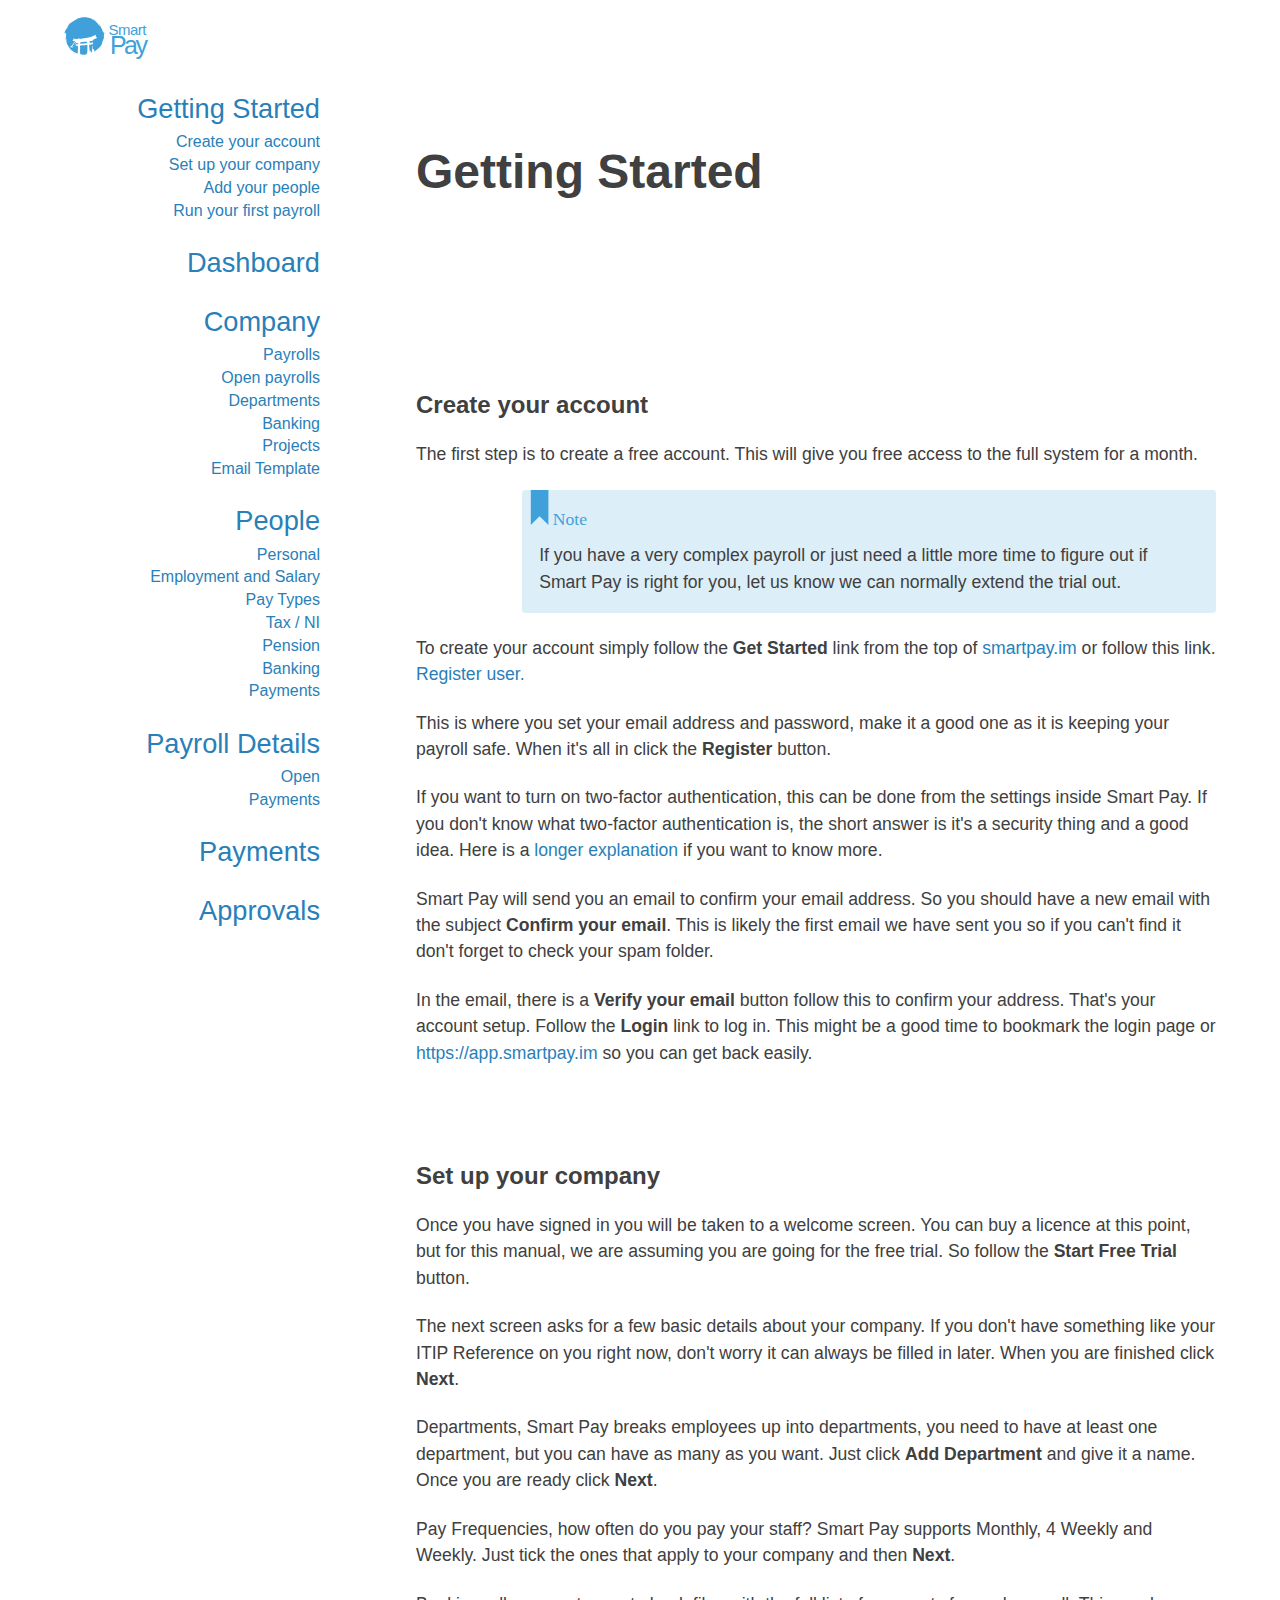
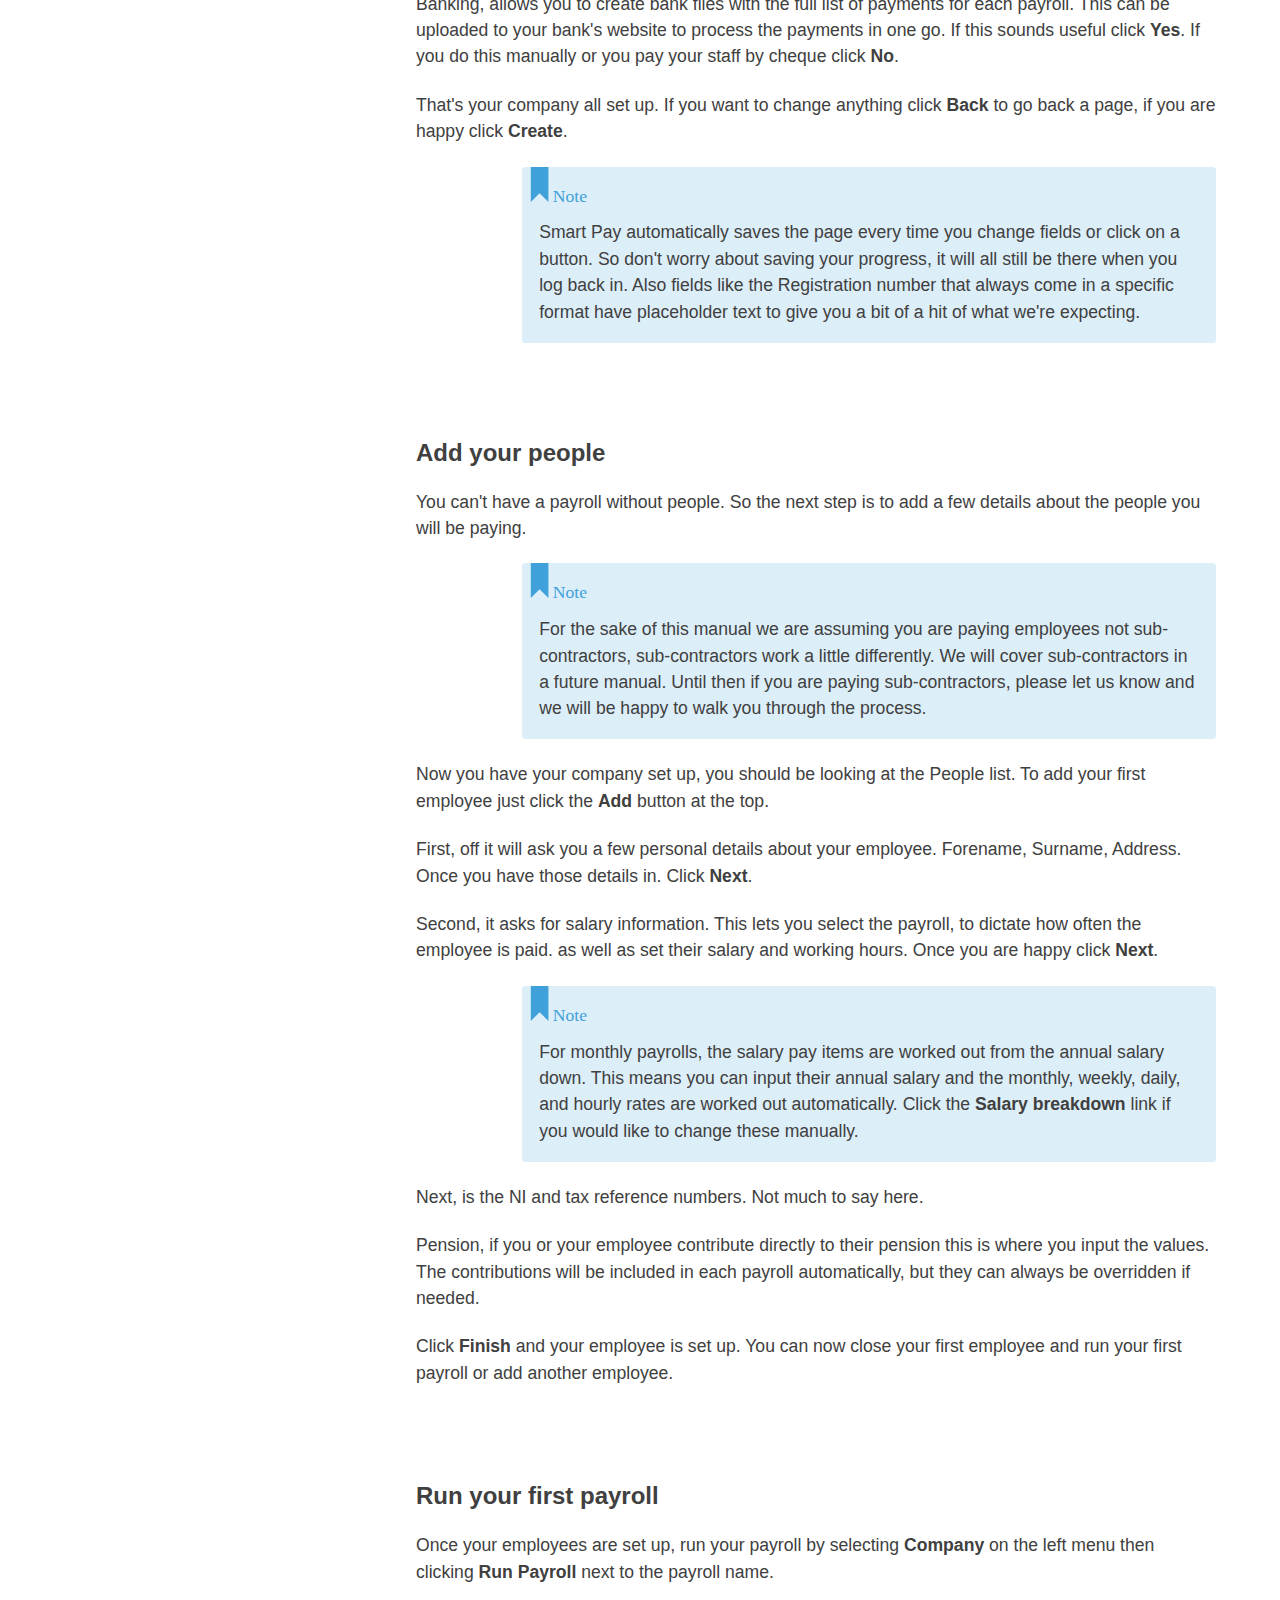
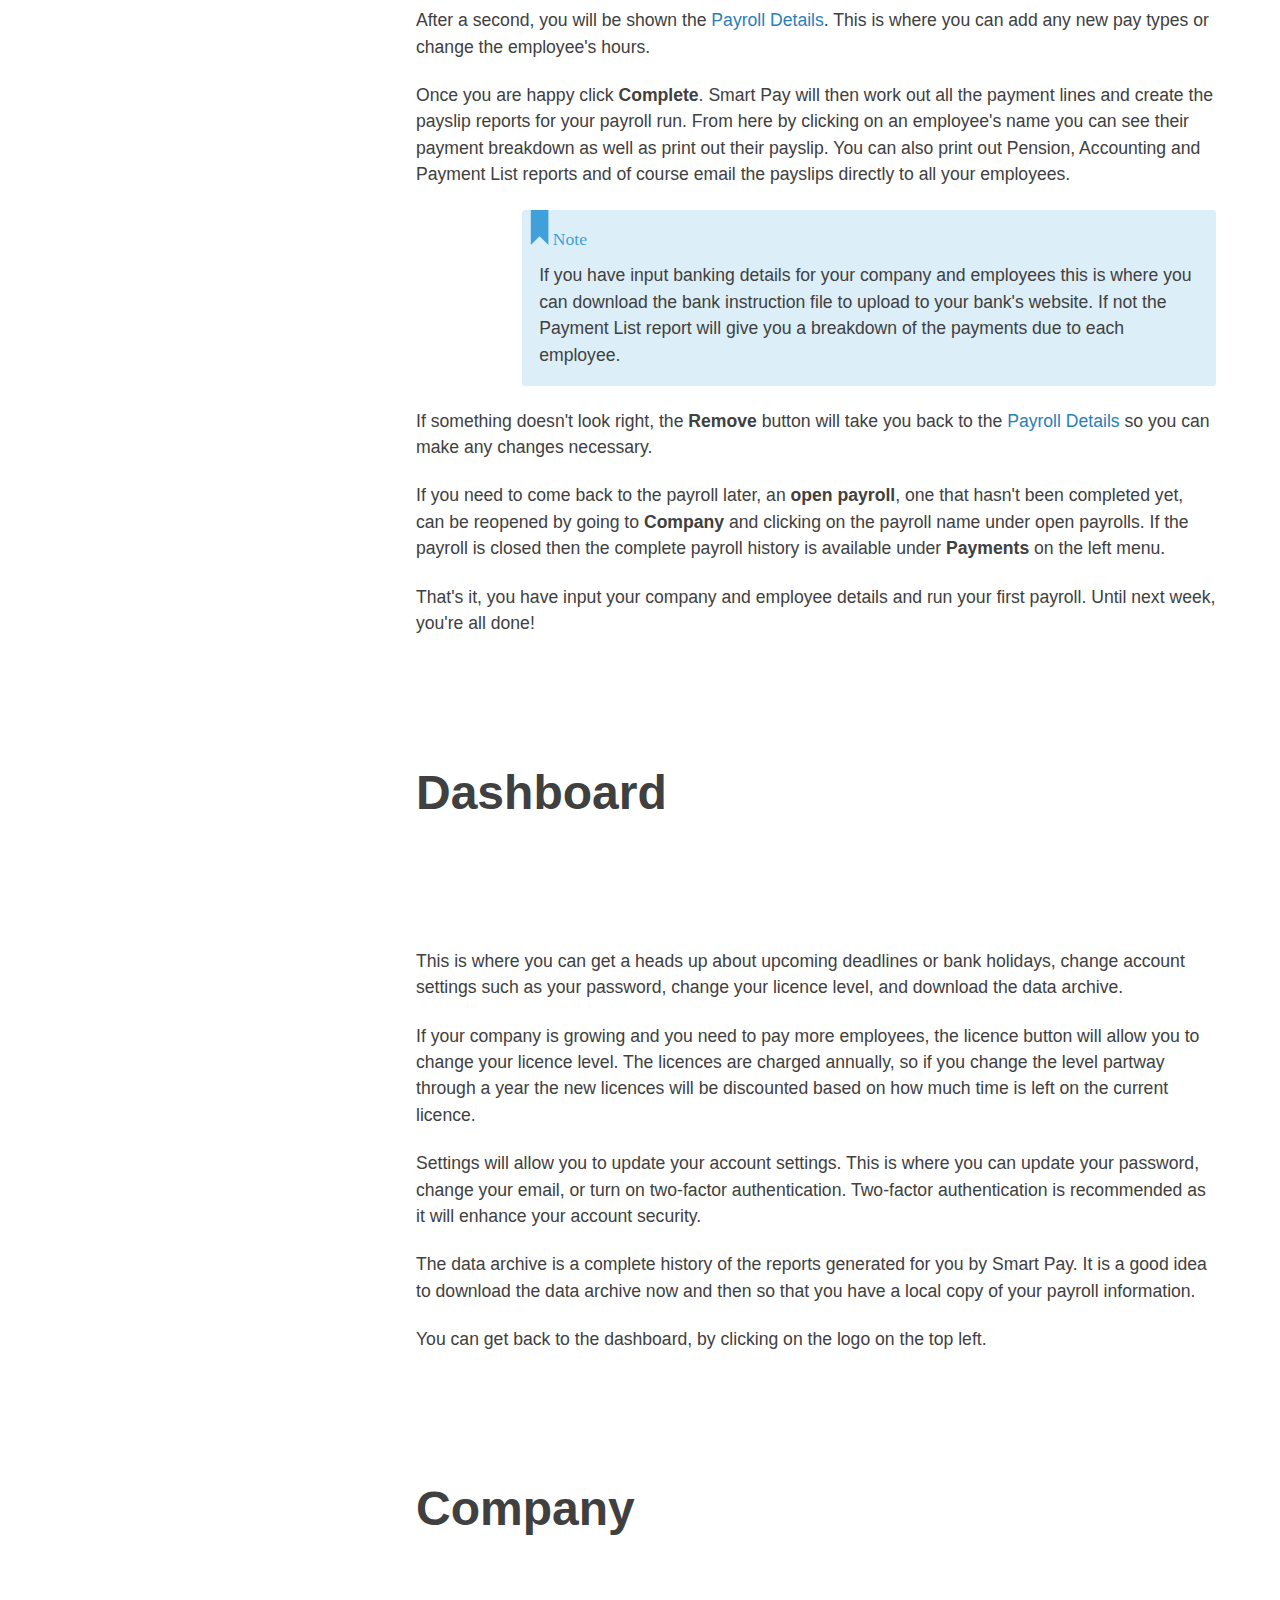
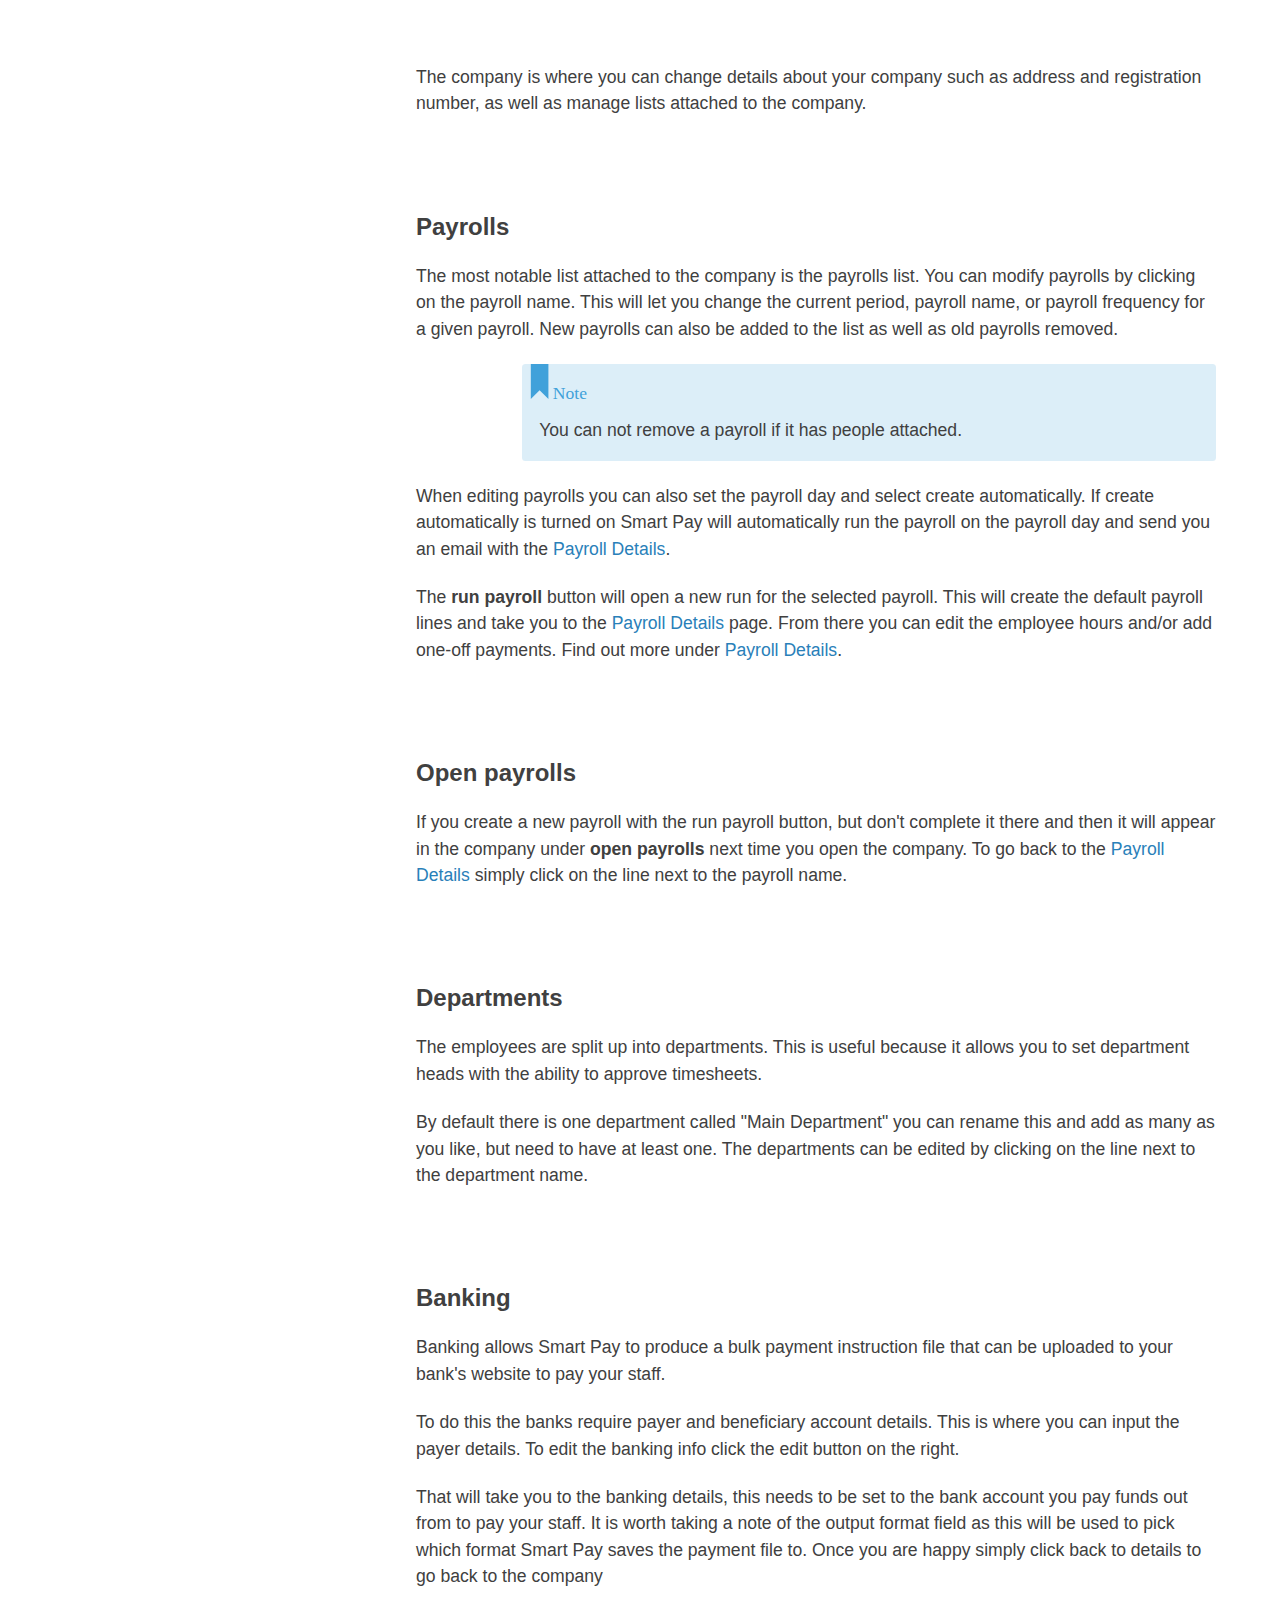
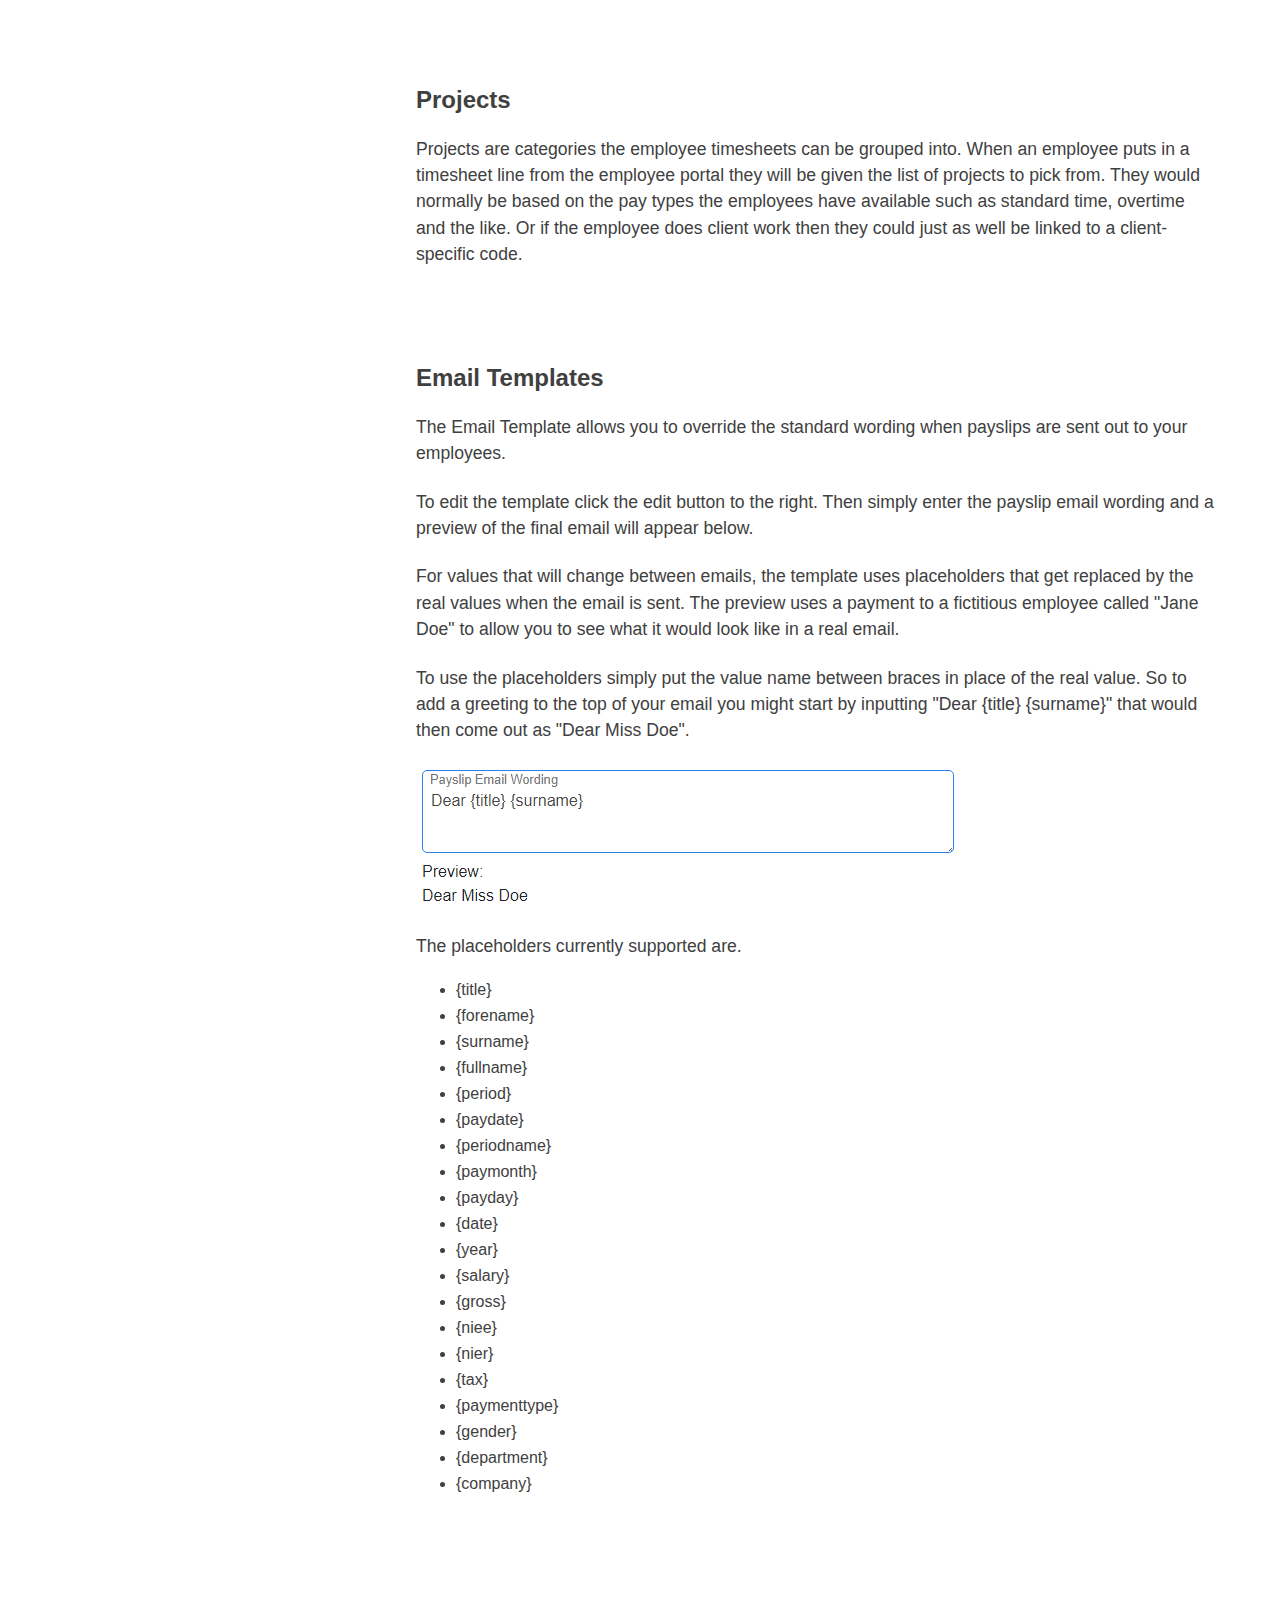
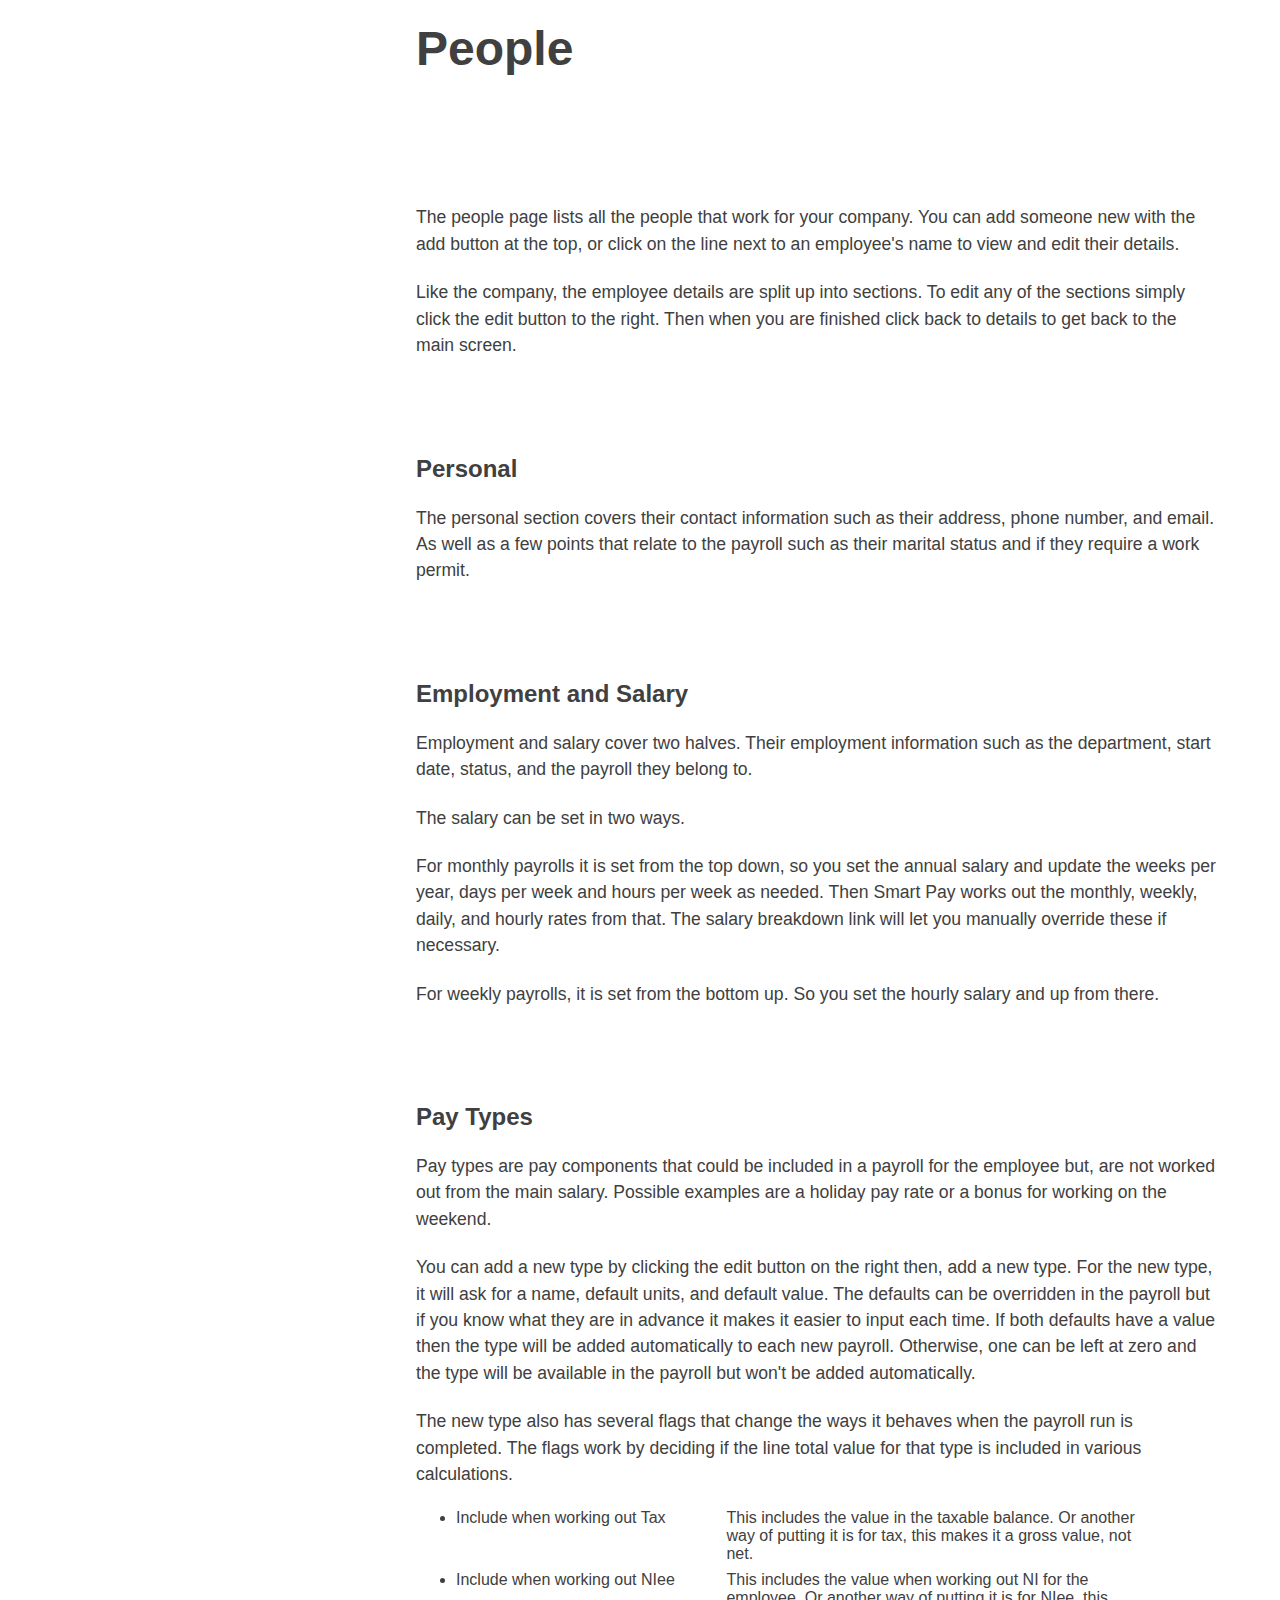
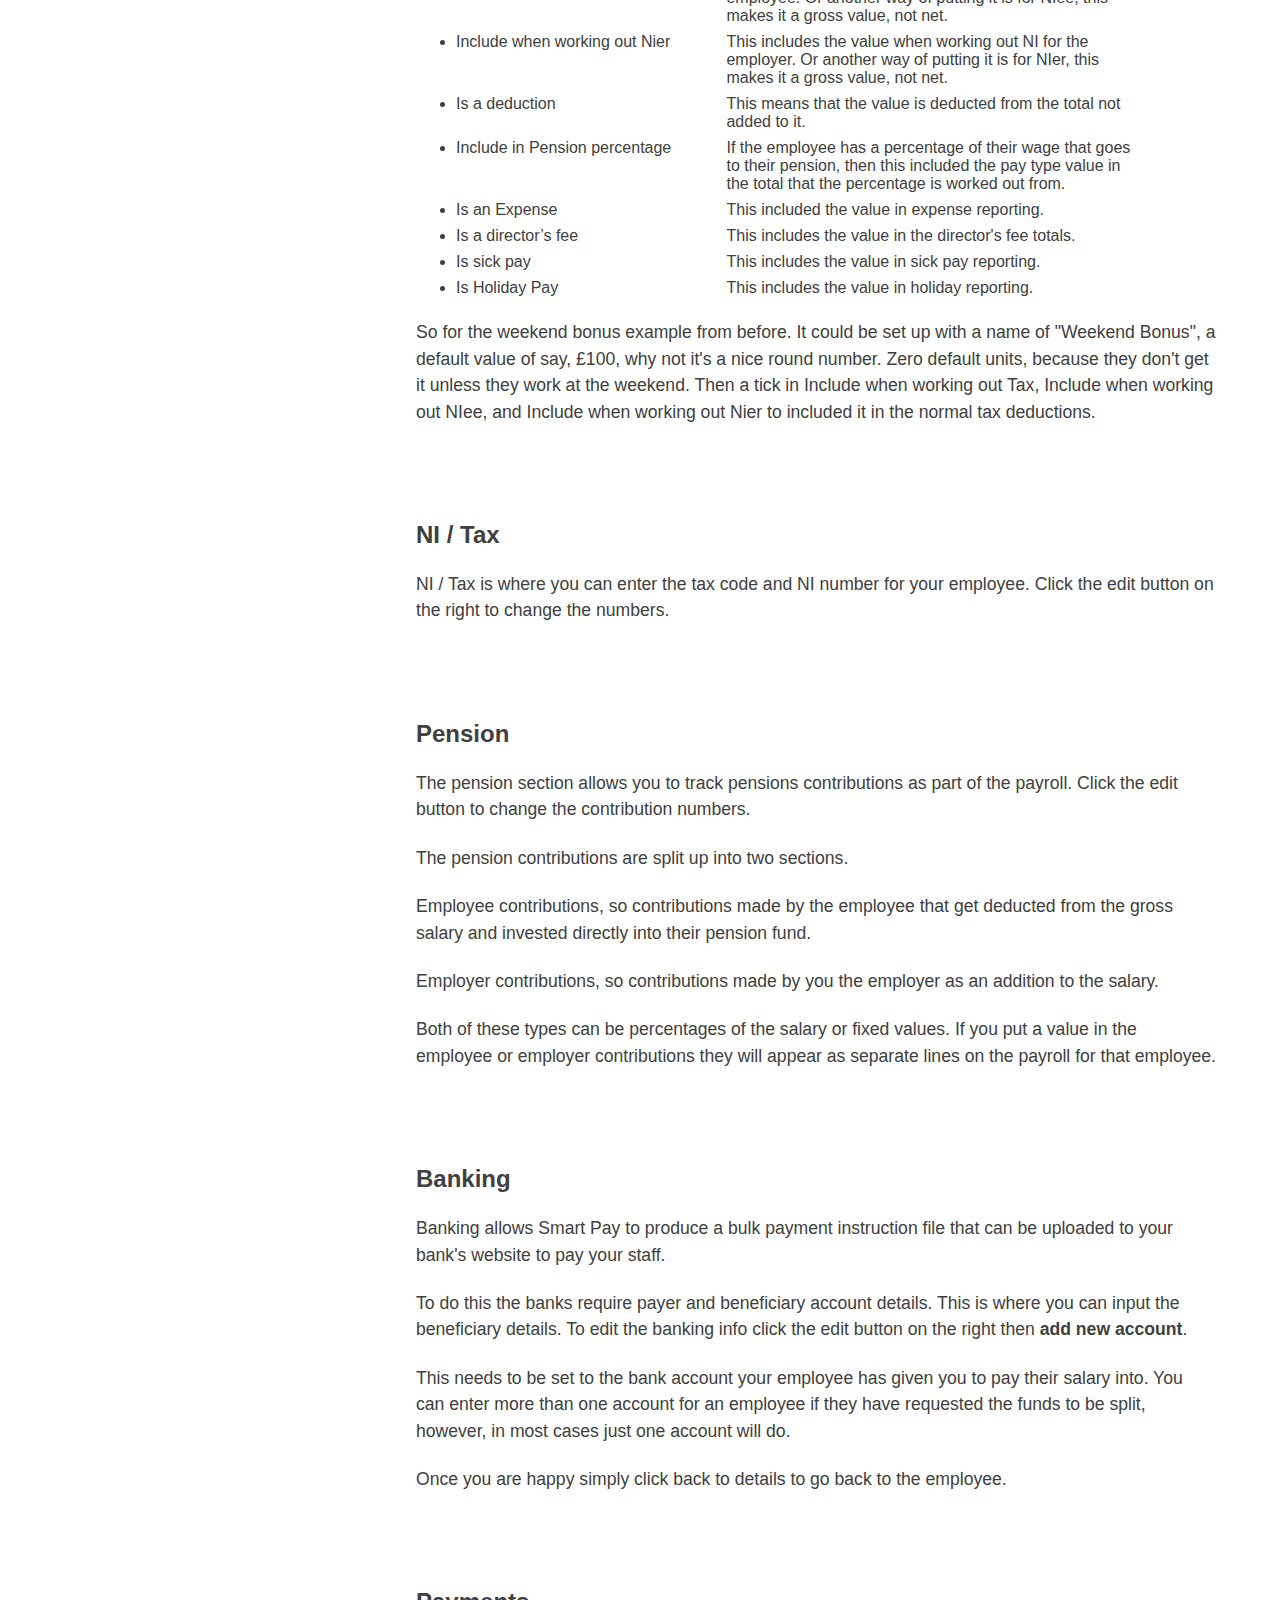
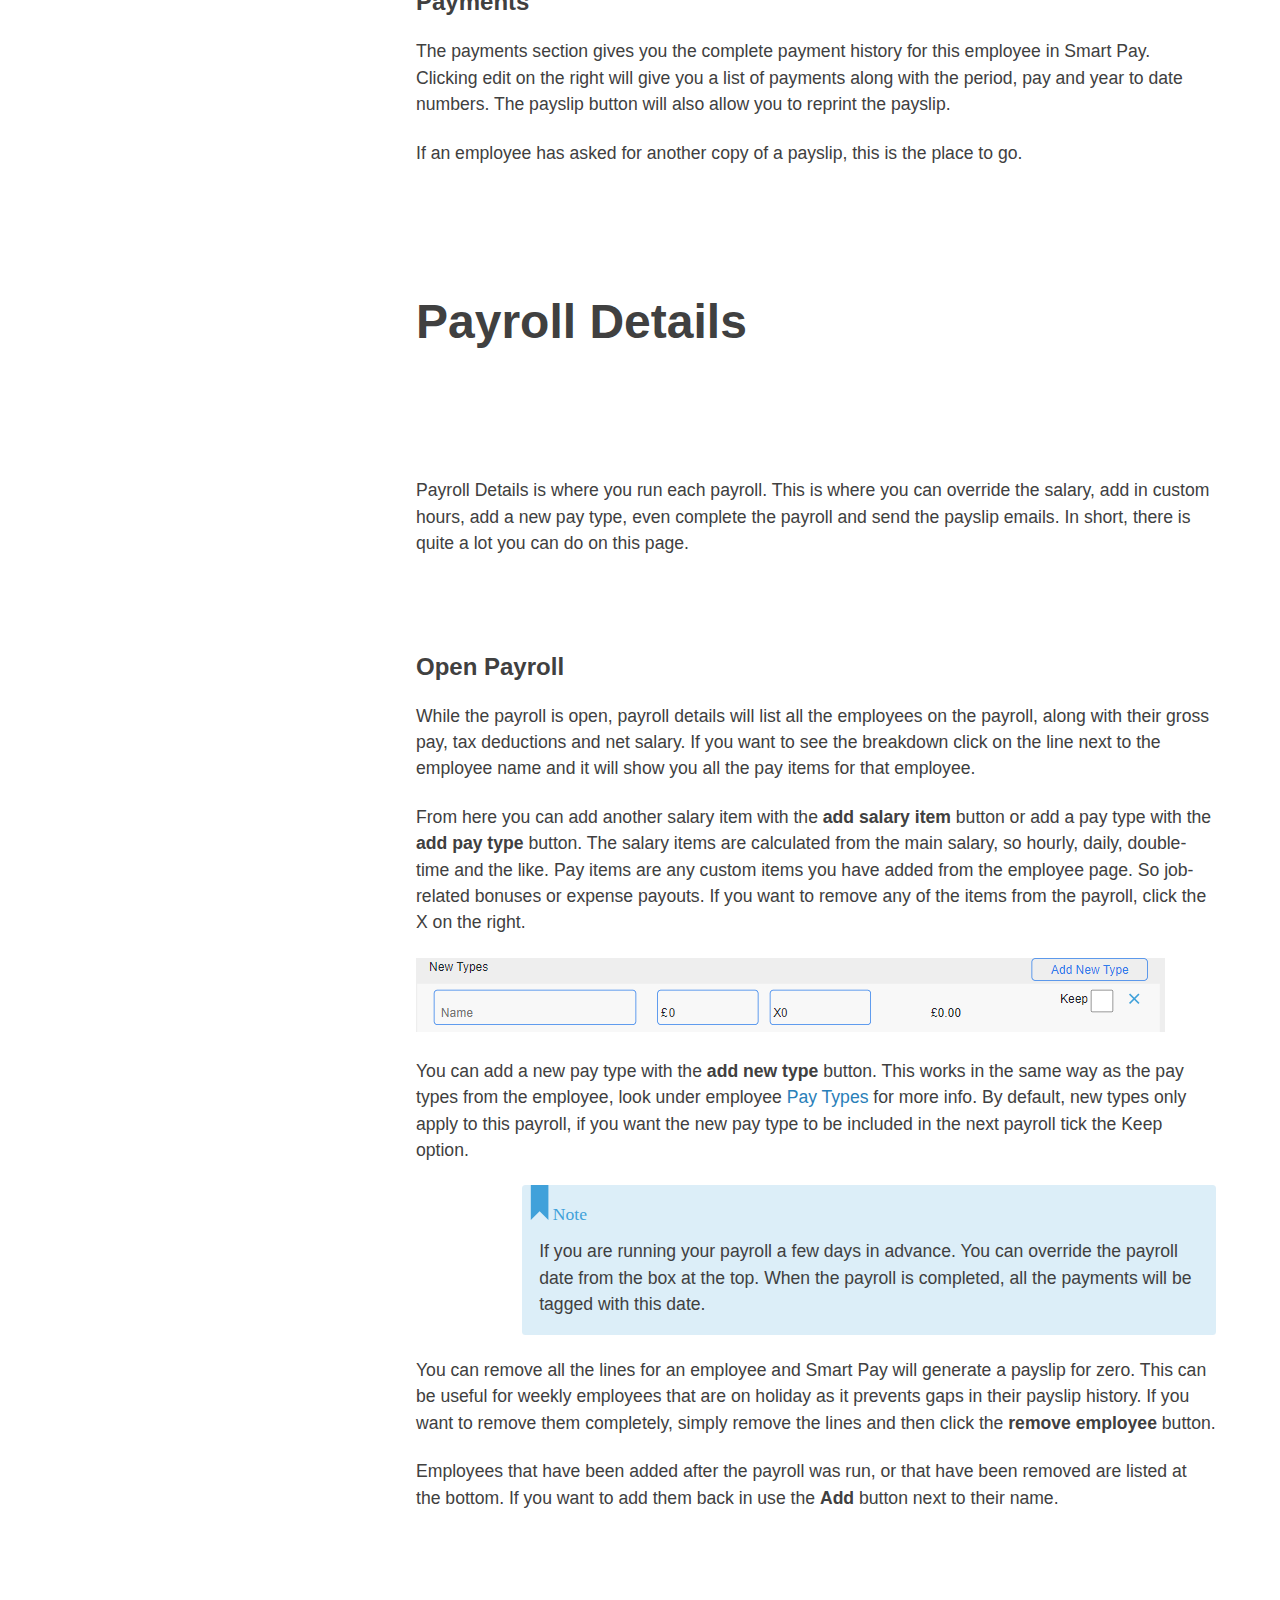
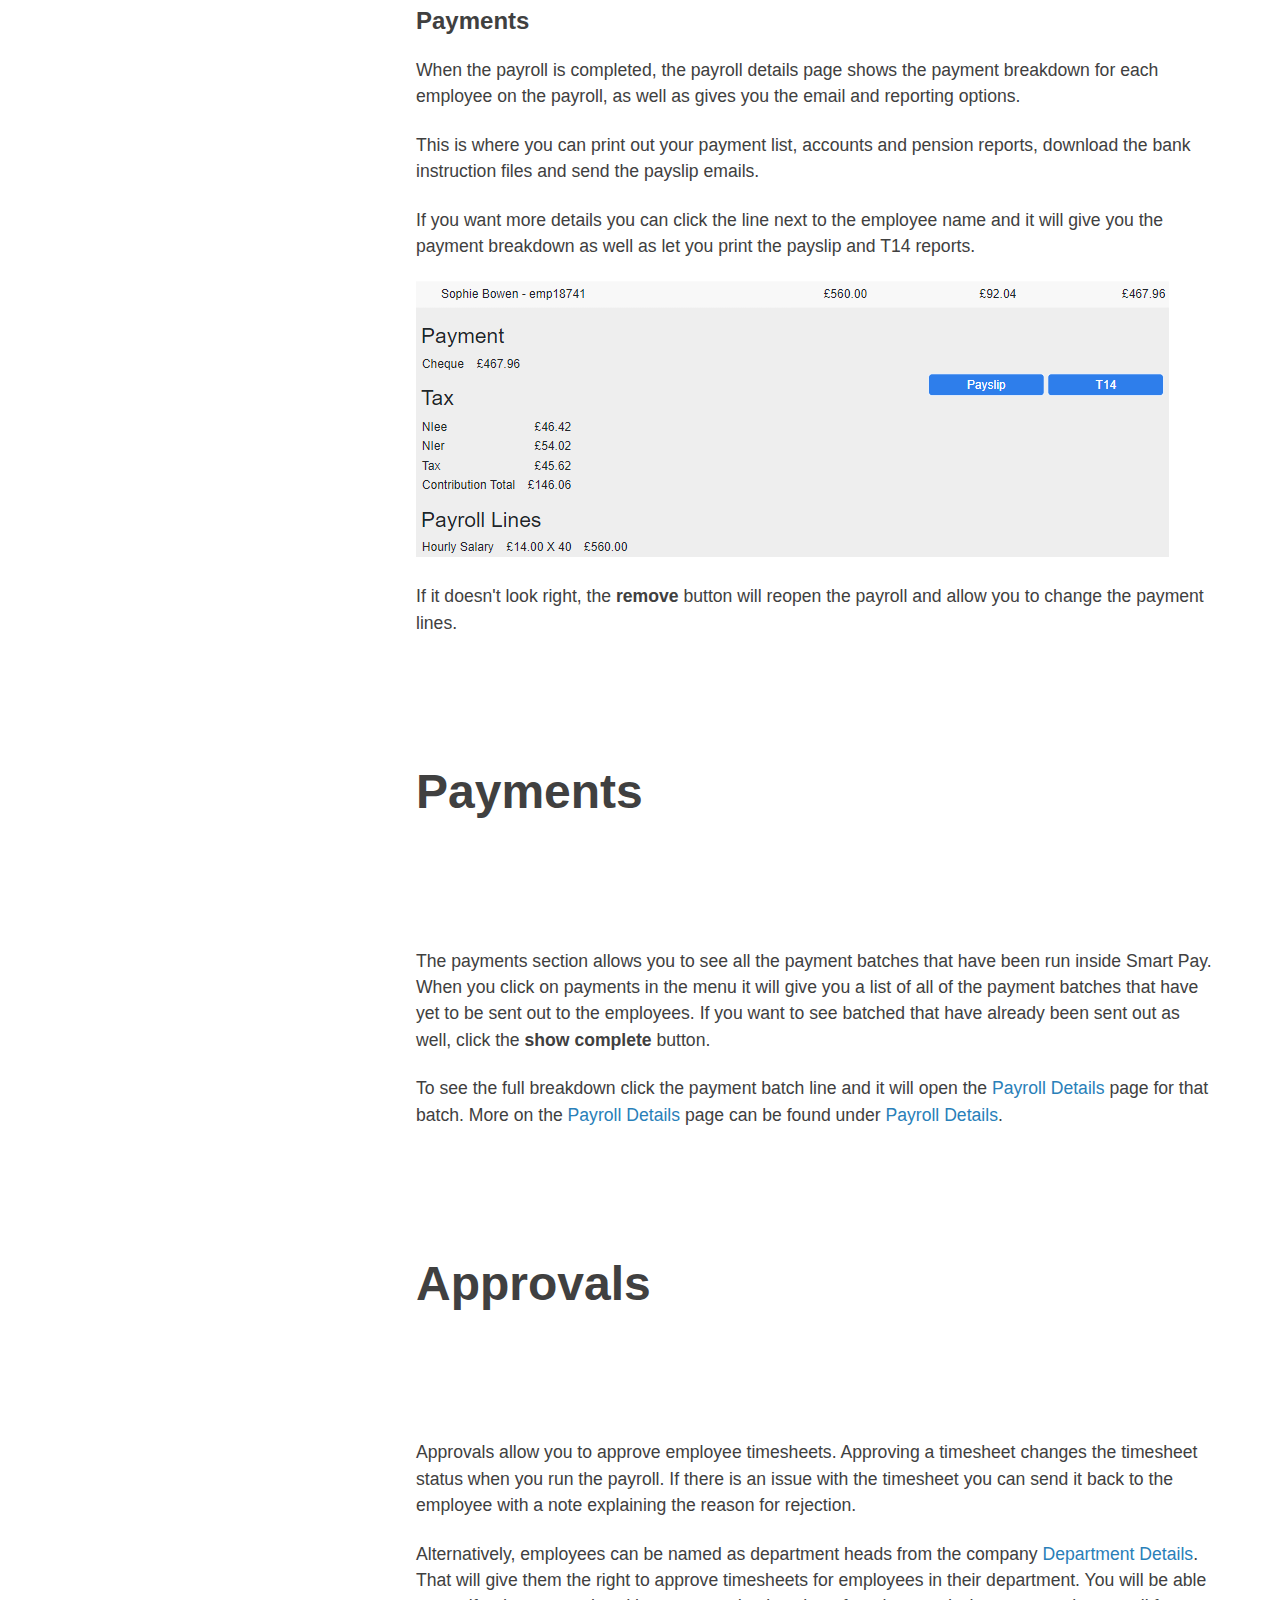
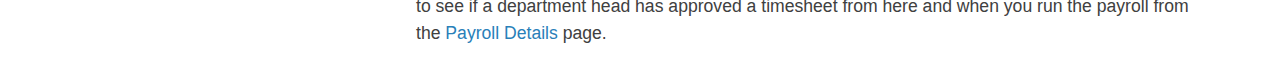
==== commit 5460b69f: "Add note for payroll batch add/remove employee" ====
--- a/docs/index.html
+++ b/docs/index.html
@@ -197,7 +197,7 @@
                 <h2>Pay Types</h2>
                 <p>Pay types are pay components that could be included in a payroll for the employee but, are not worked out from the main salary. Possible examples are a holiday pay rate or a bonus for working on the weekend.</p>
                 <p>You can add a new type by clicking the edit button on the right then, add a new type. For the new type, it will ask for a name, default units, and default value. The defaults can be overridden in the payroll but if you know what they are in advance it makes it easier to input each time. If both defaults have a value then the type will be added automatically to each new payroll. Otherwise, one can be left at zero and the type will be available in the payroll but won't be added automatically.</p>
-                <p>The new type also has a number of flags that change the ways it behaves when the payroll run is completed. The flags work by deciding if the line total value for that type is included in various calculations.</p>
+                <p>The new type also has several flags that change the ways it behaves when the payroll run is completed. The flags work by deciding if the line total value for that type is included in various calculations.</p>
                 <ul class="label-description">
                     <li>
                         <span>Include when working out Tax</span>
@@ -277,6 +277,8 @@
                 <img src="screenshots/new-pay-type.png" alt="new pay type" />
                 <p>You can add a new pay type with the <b>add new type</b> button. This works in the same way as the pay types from the employee, look under employee <a href="#people-pay-types">Pay Types</a> for more info. By default, new types only apply to this payroll, if you want the new pay type to be included in the next payroll tick the Keep option.</p>
                 <p class="note">If you are running your payroll a few days in advance. You can override the payroll date from the box at the top. When the payroll is completed, all the payments will be tagged with this date.</p>
+                <p>You can remove all the lines for an employee and Smart Pay will generate a payslip for zero. This can be useful for weekly employees that are on holiday as it prevents gaps in their payslip history. If you want to remove them completely, simply remove the lines and then click the <b>remove employee</b> button. </p>
+                <p>Employees that have been added after the payroll was run, or that have been removed are listed at the bottom. If you want to add them back in use the <b>Add</b> button next to their name.</p>
             </div>
             <div id="payroll-details-payments">
                 <h2>Payments</h2>
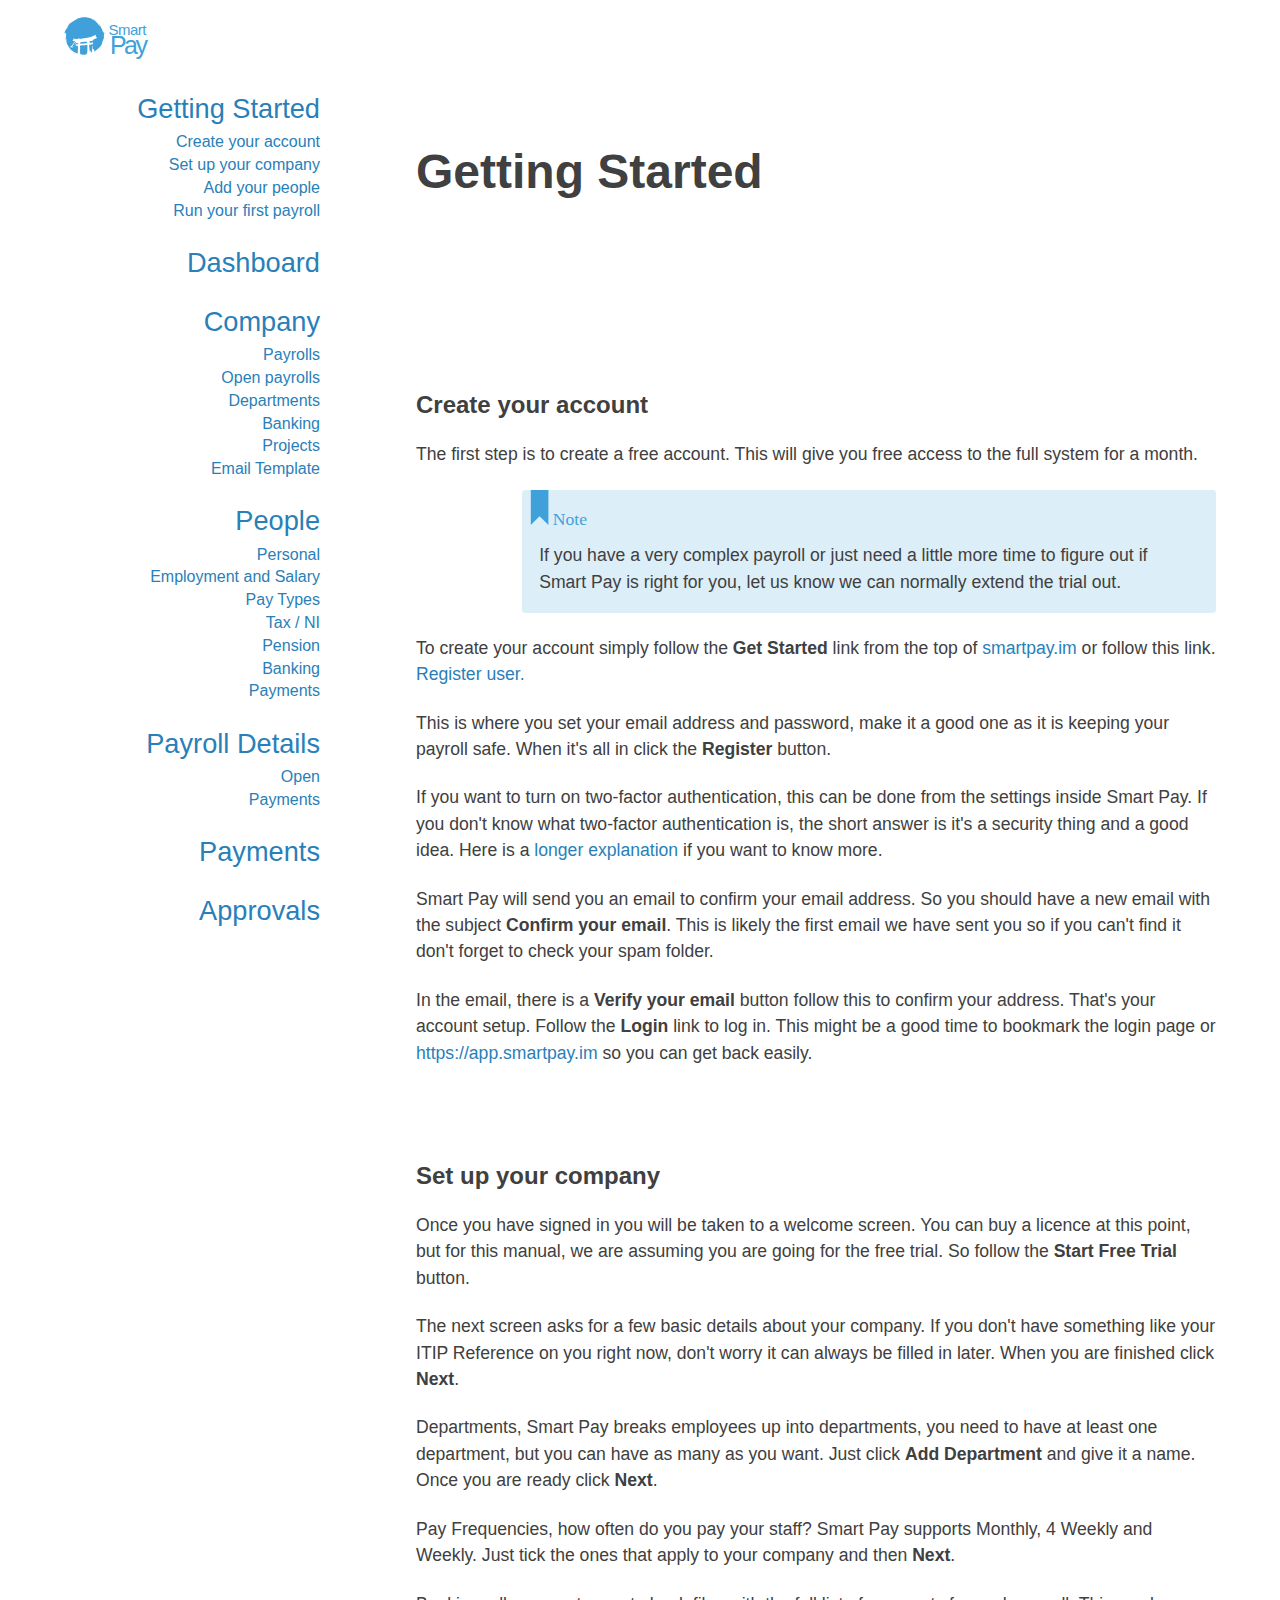
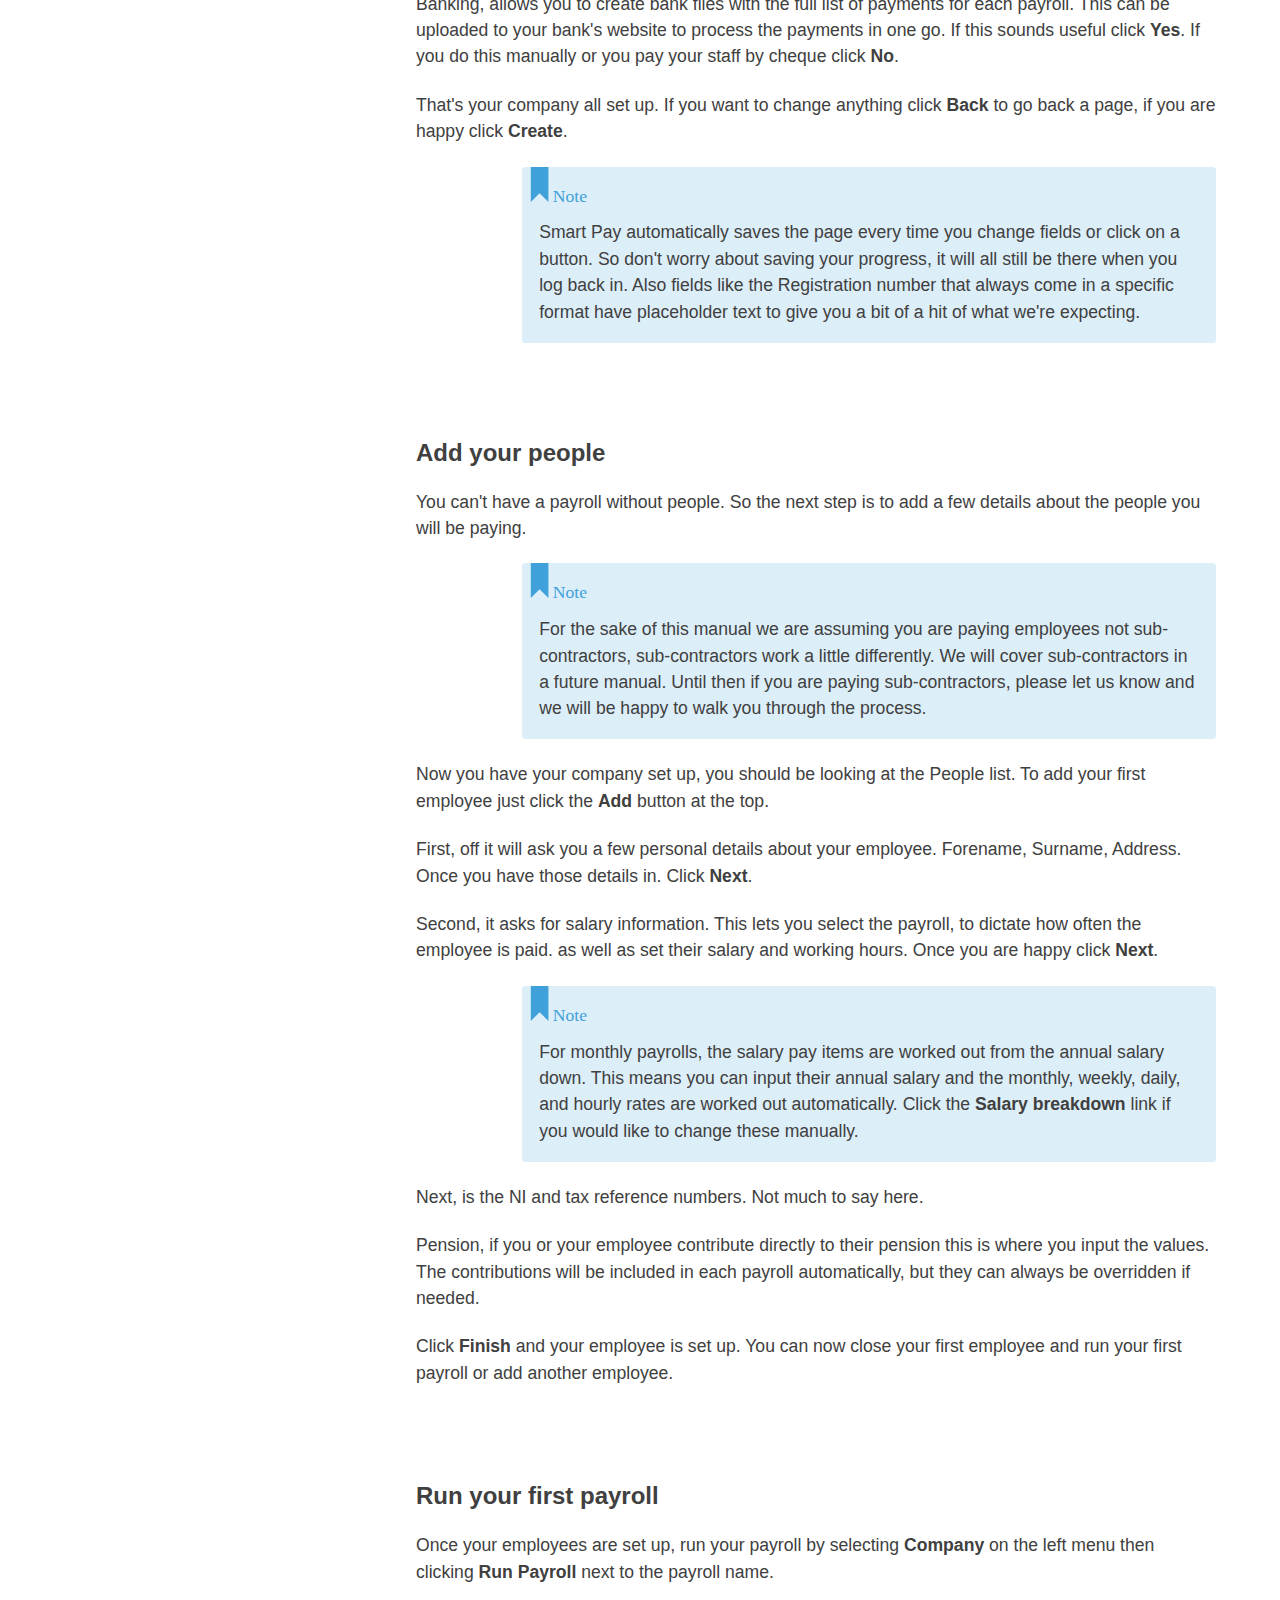
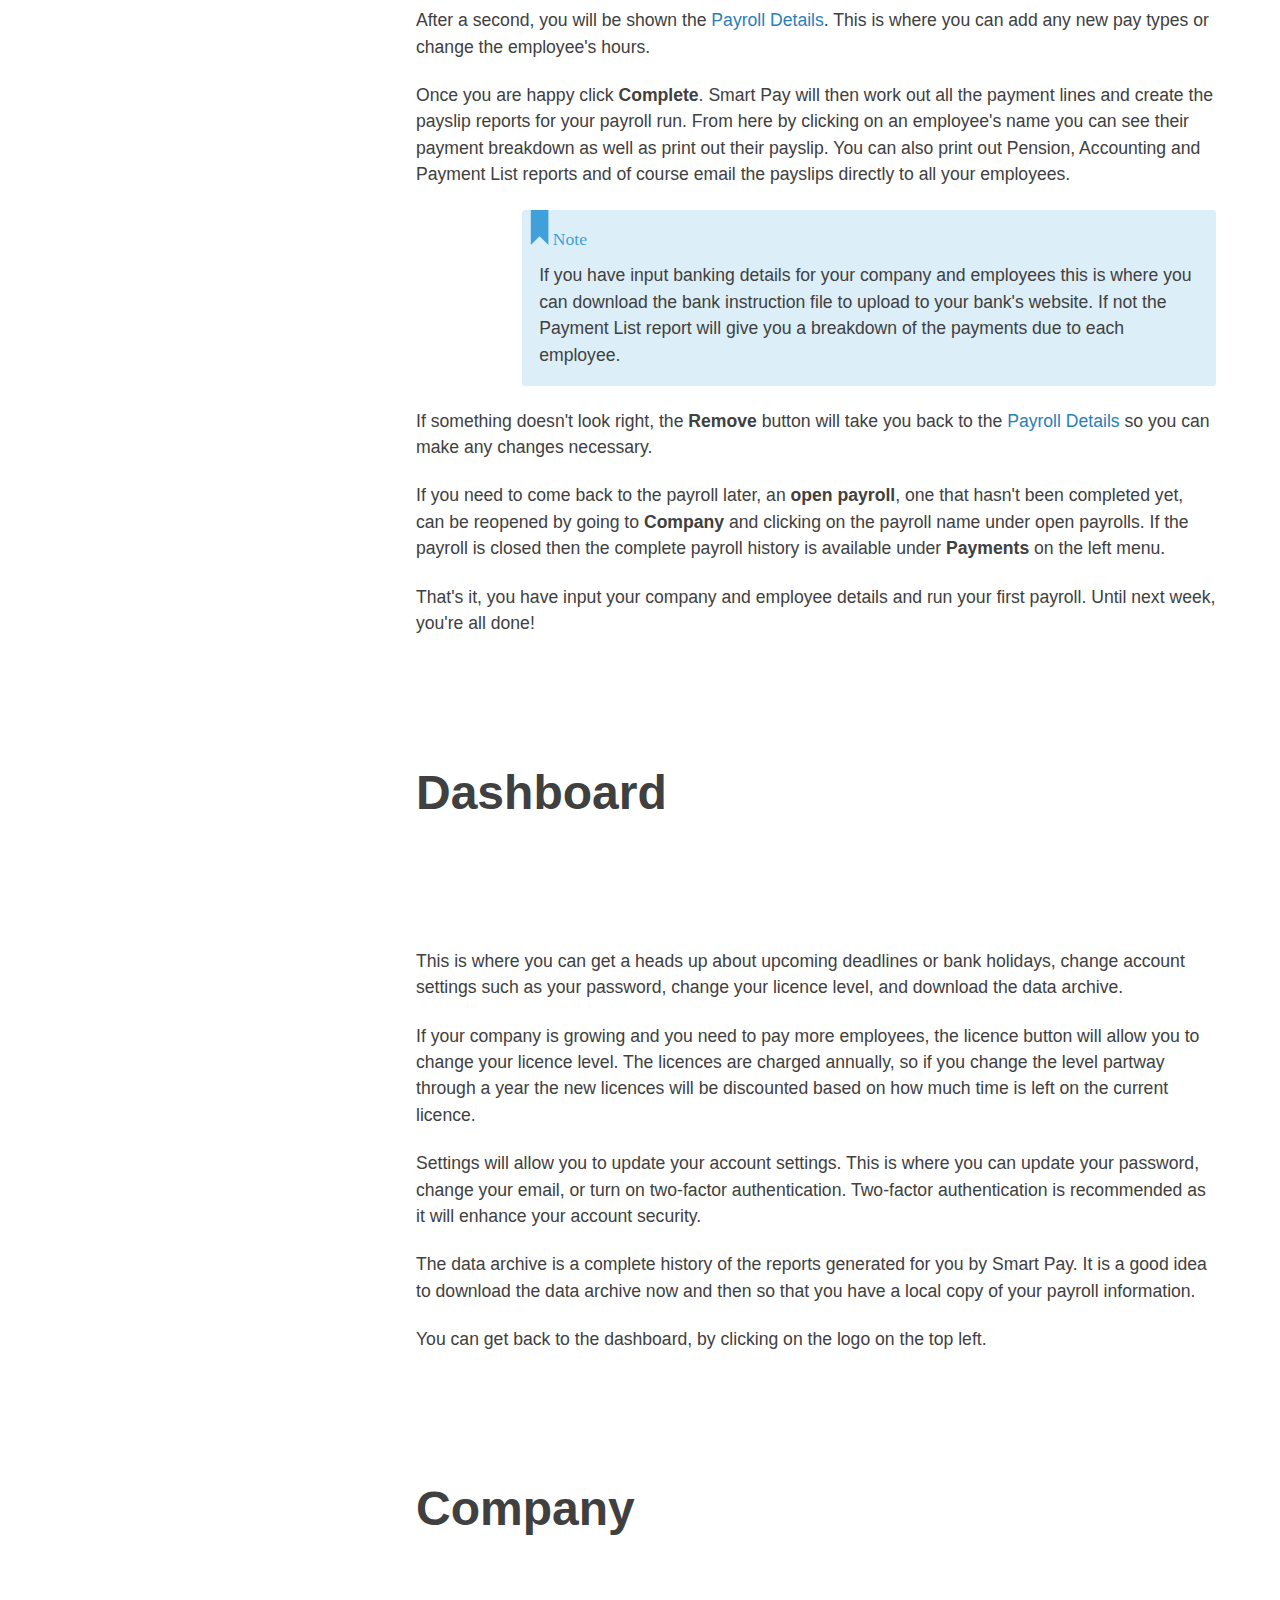
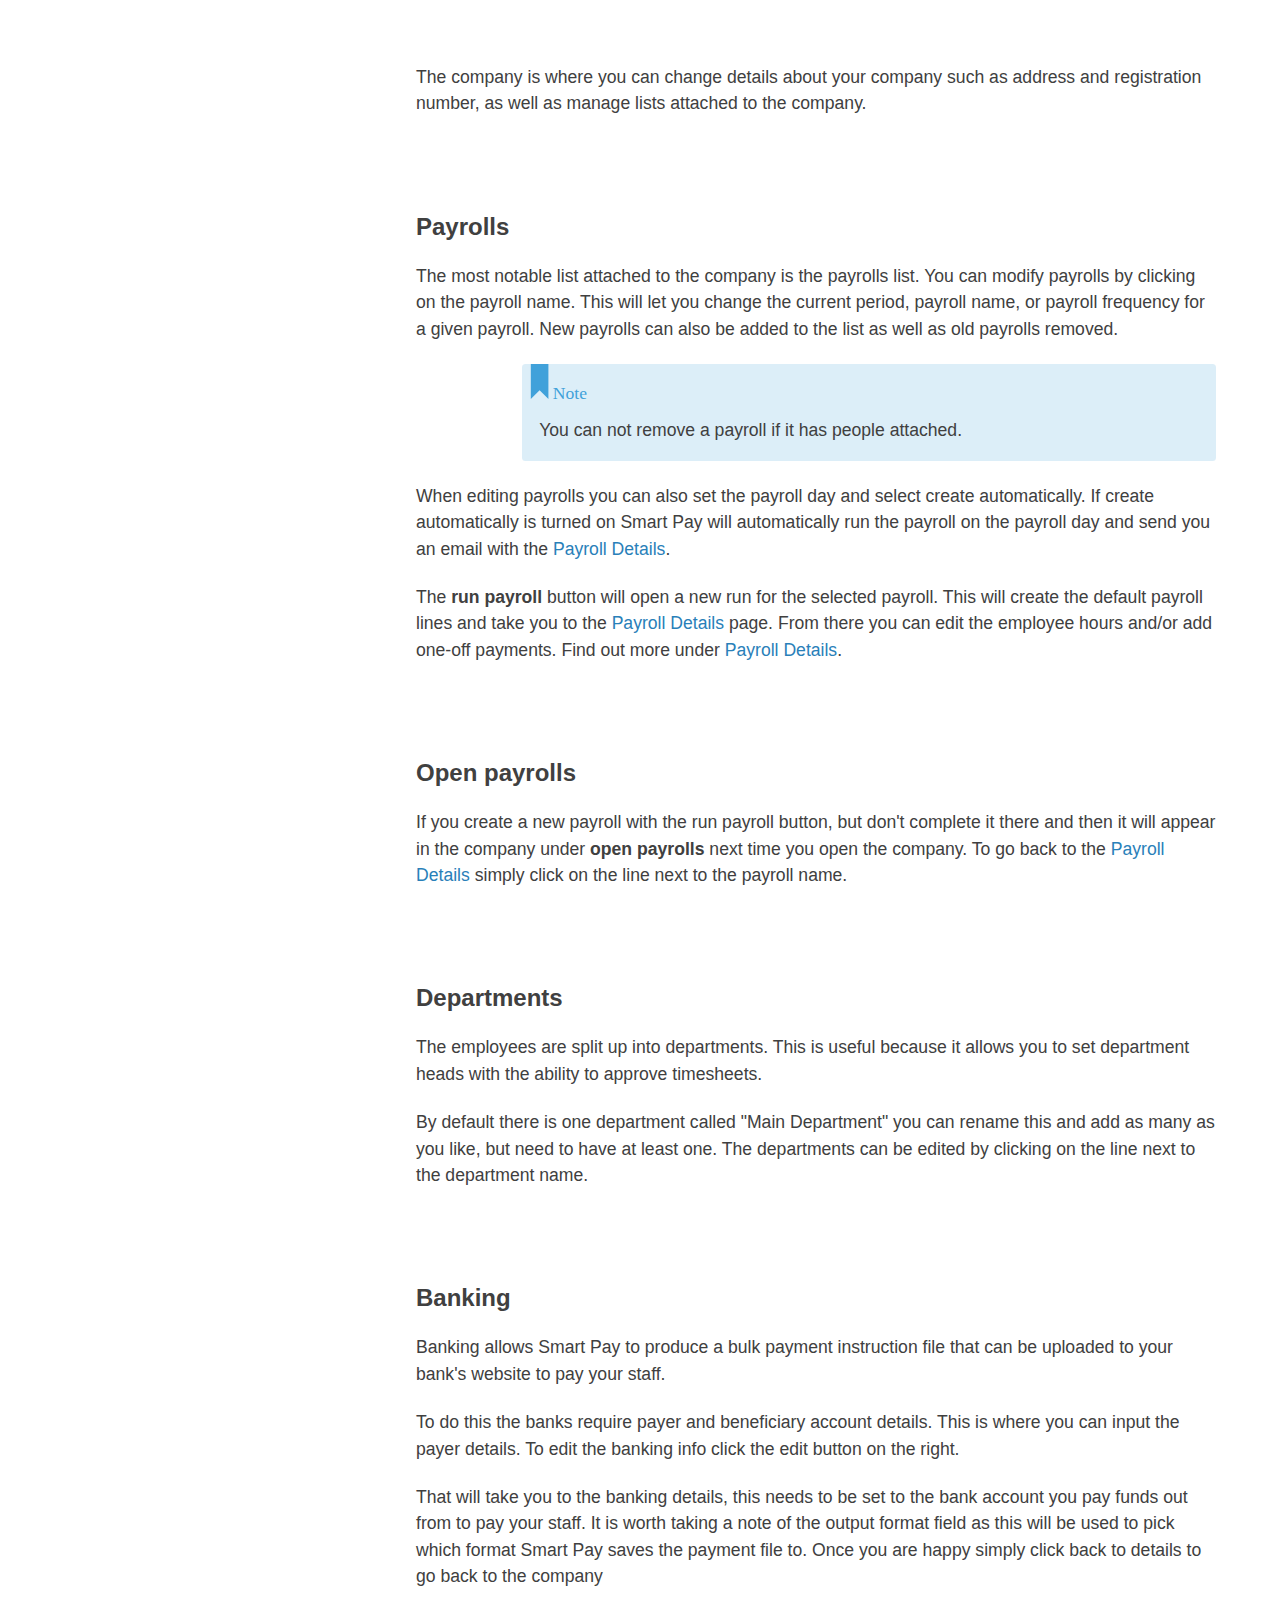
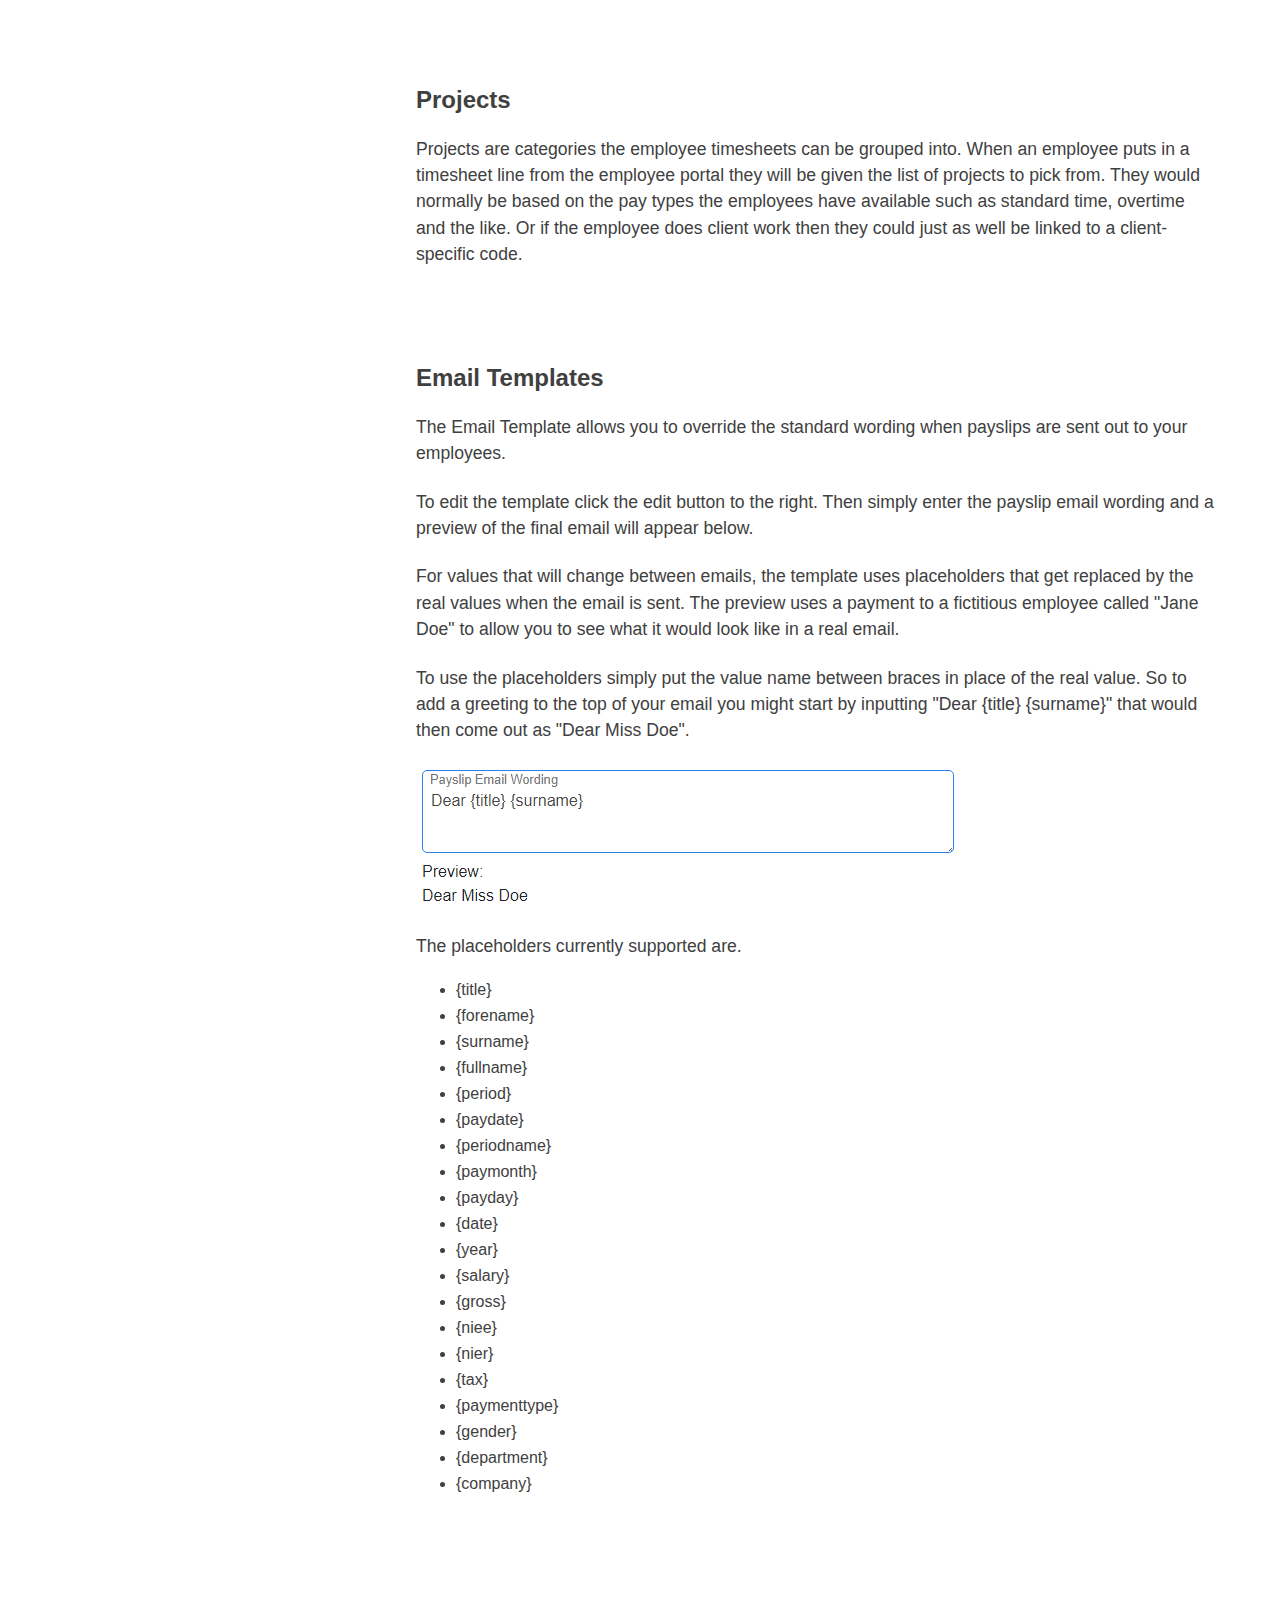
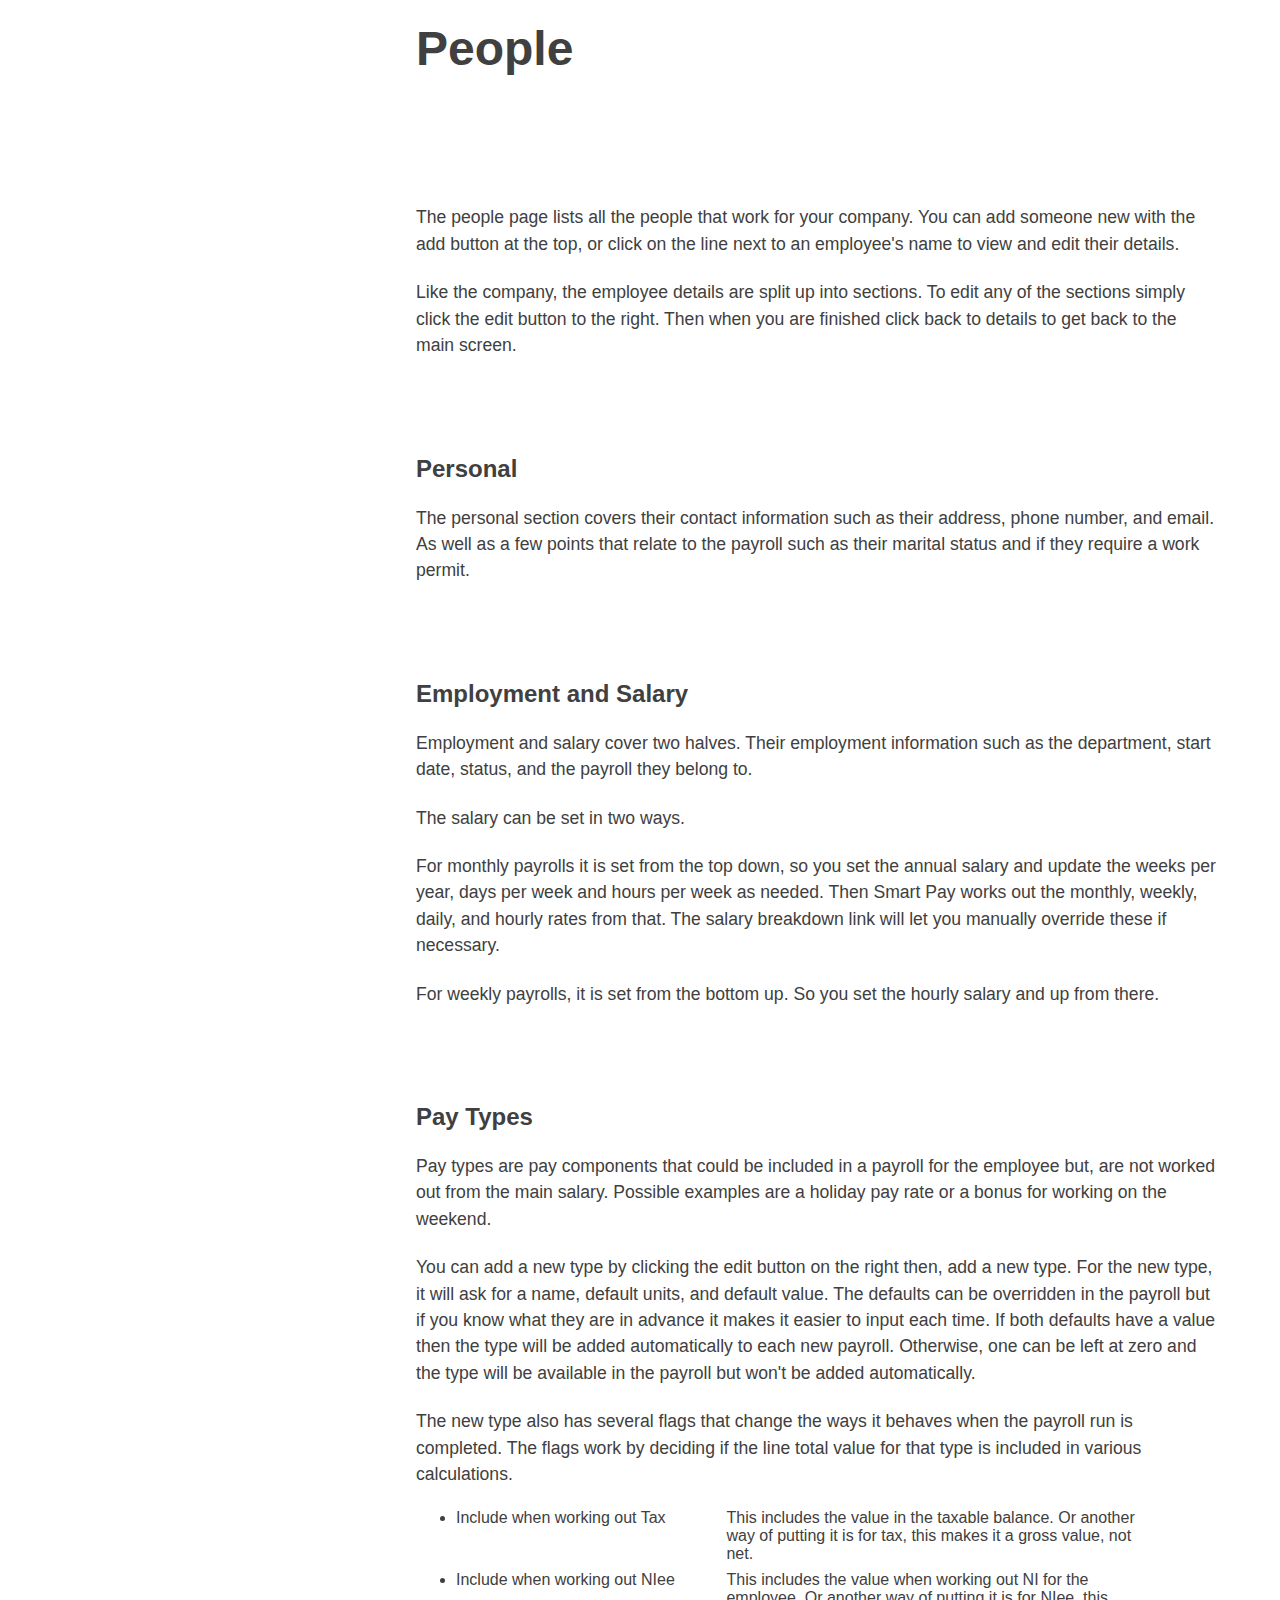
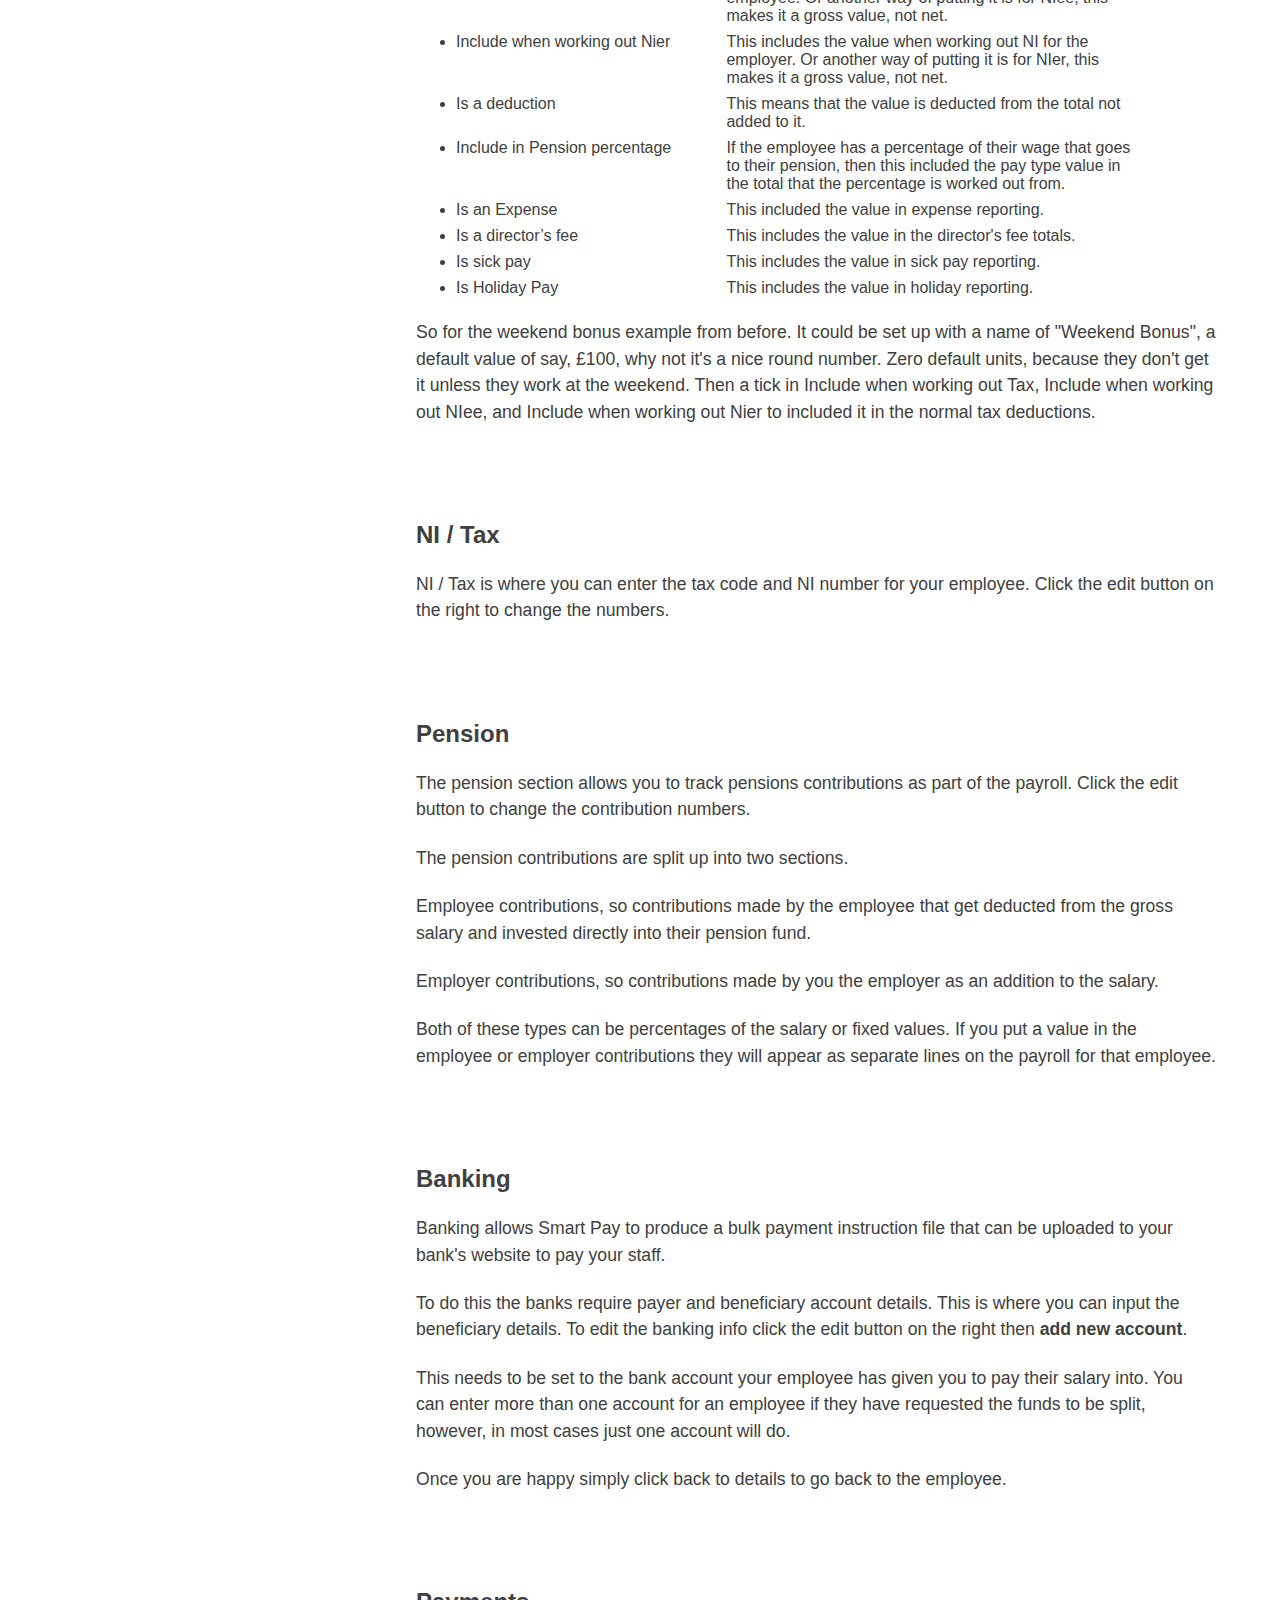
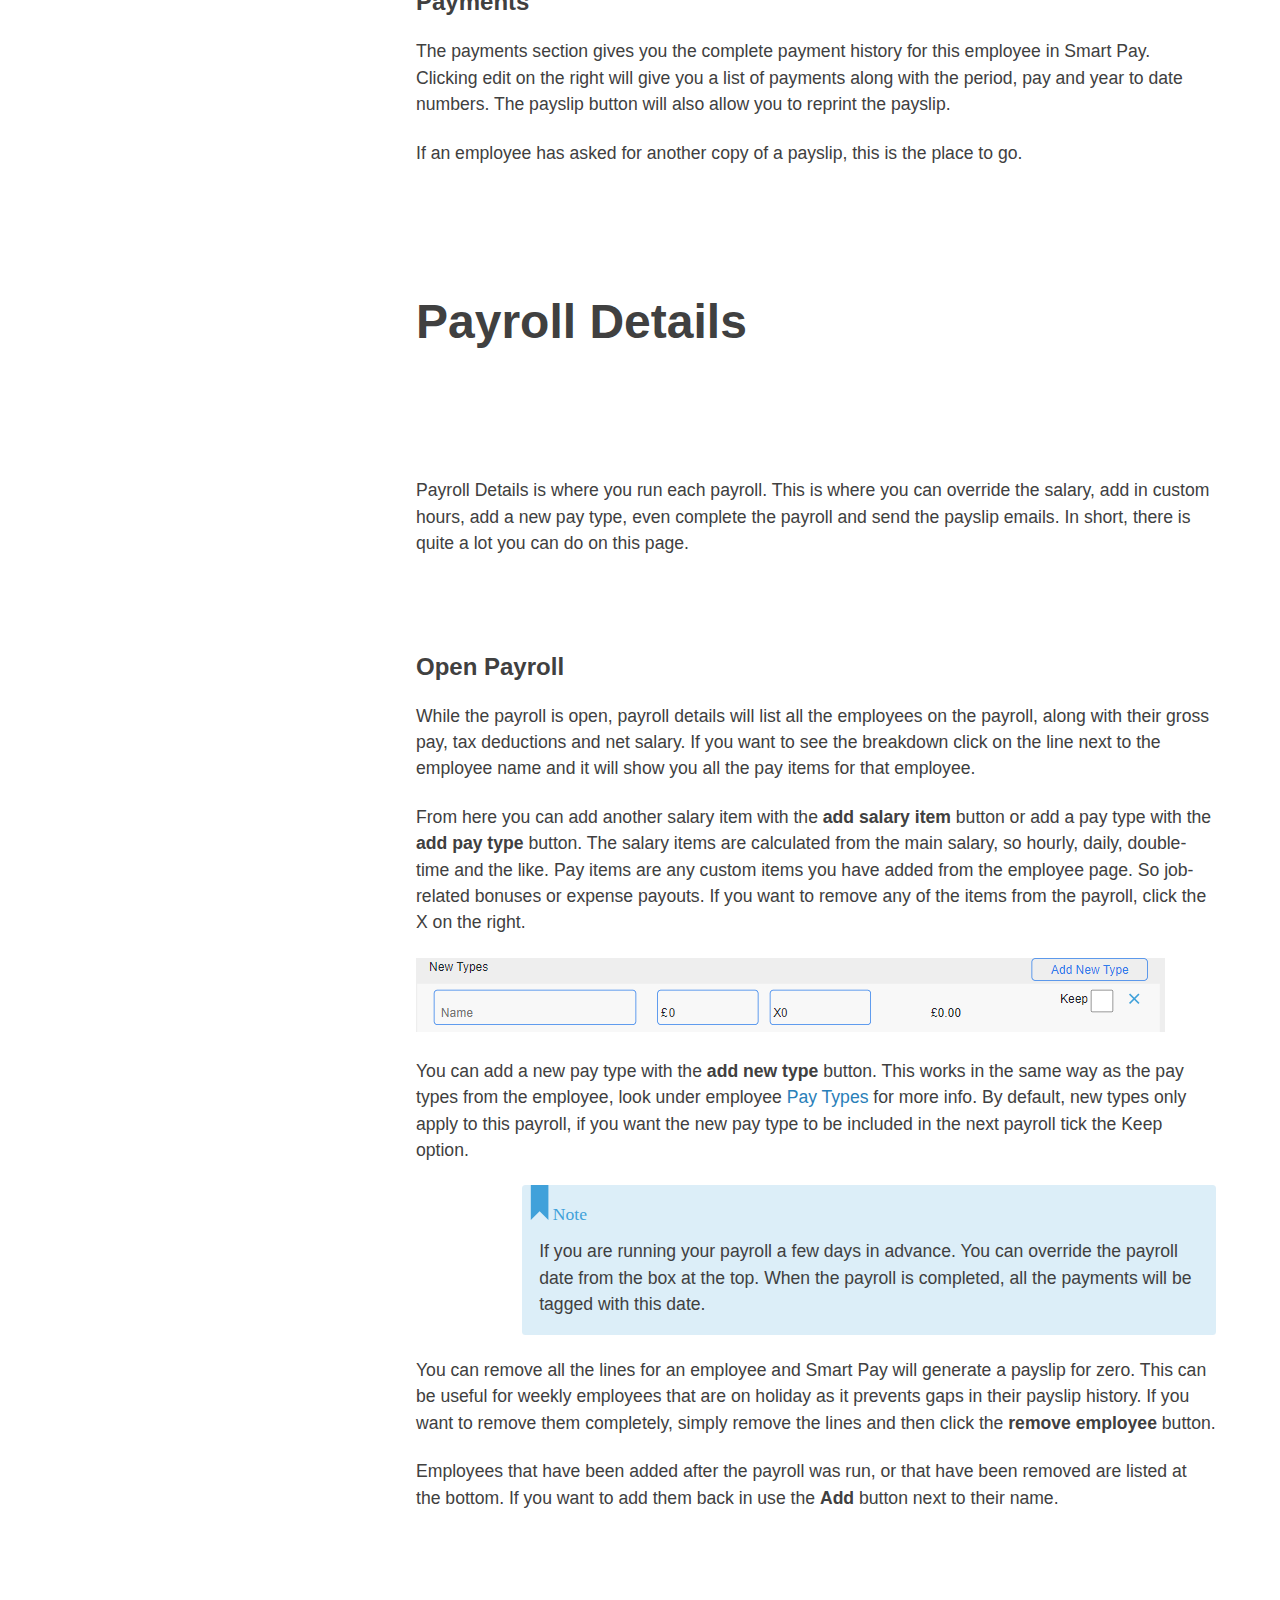
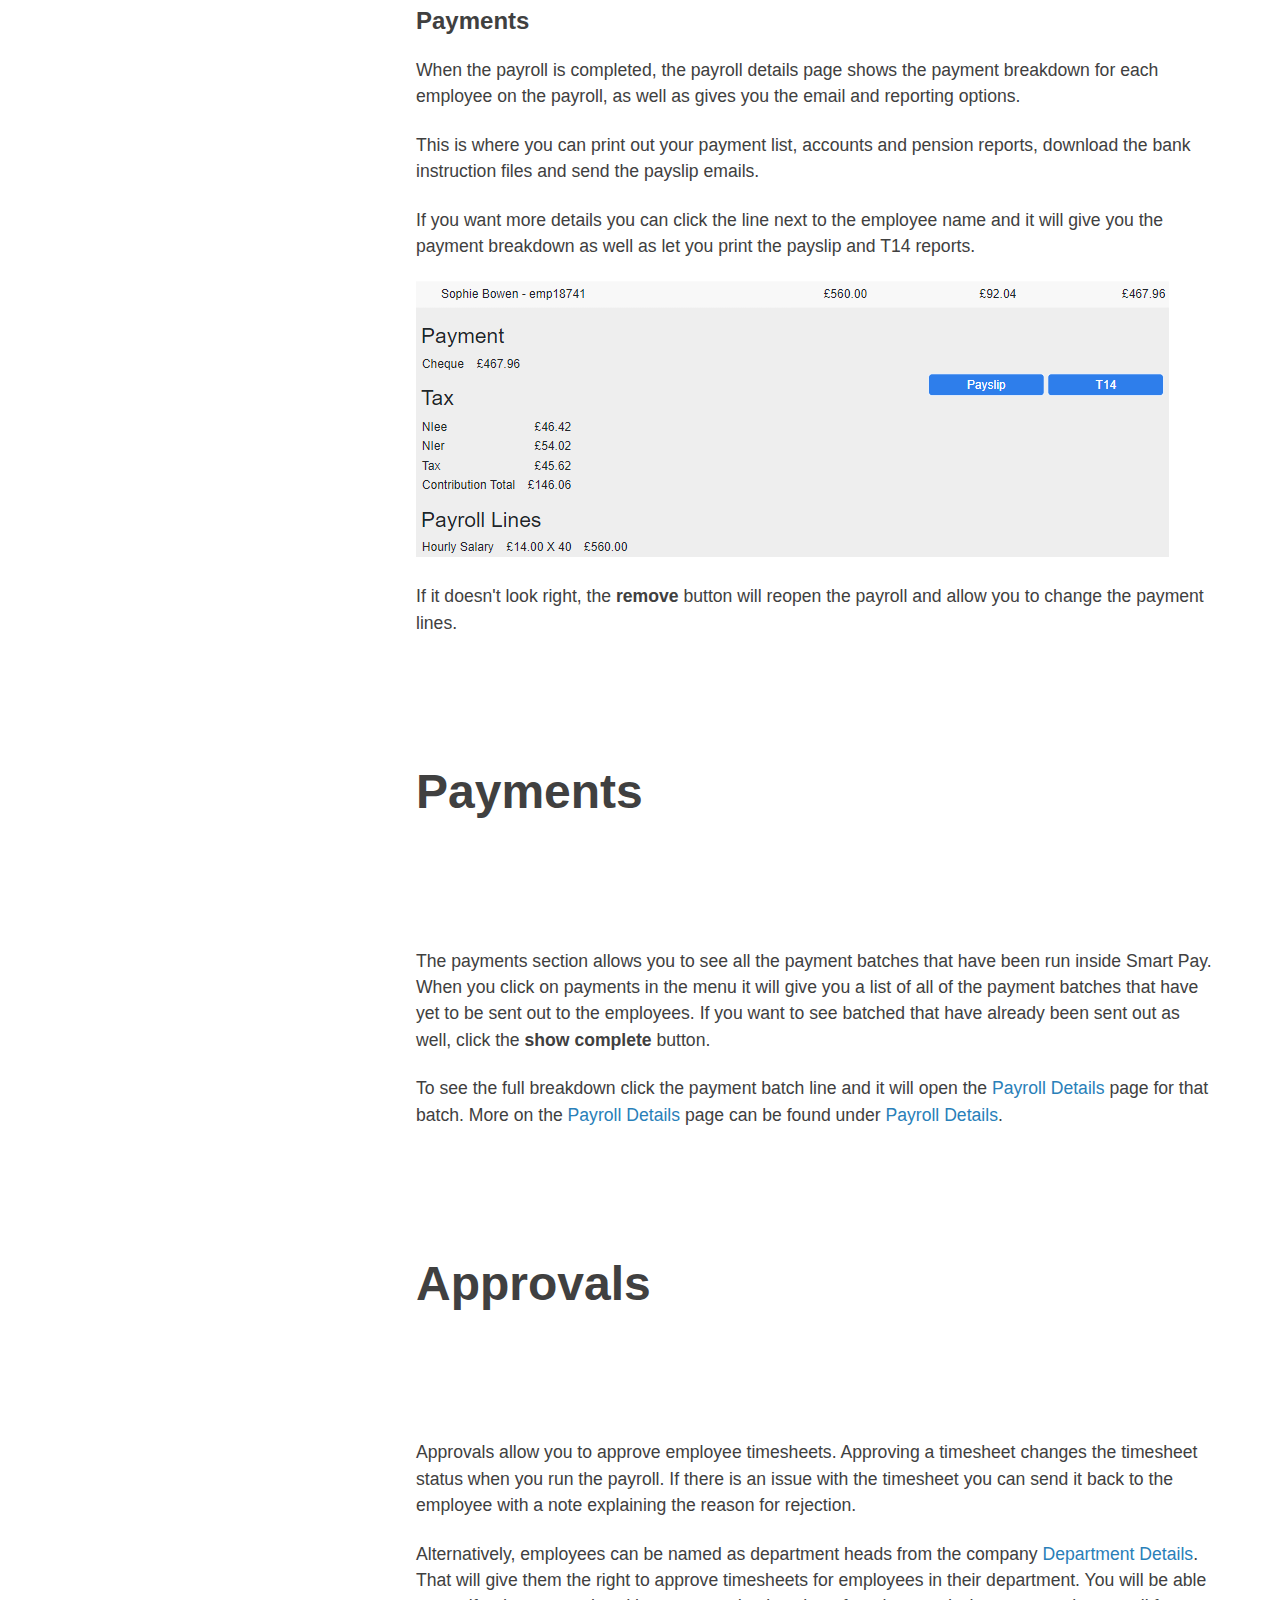
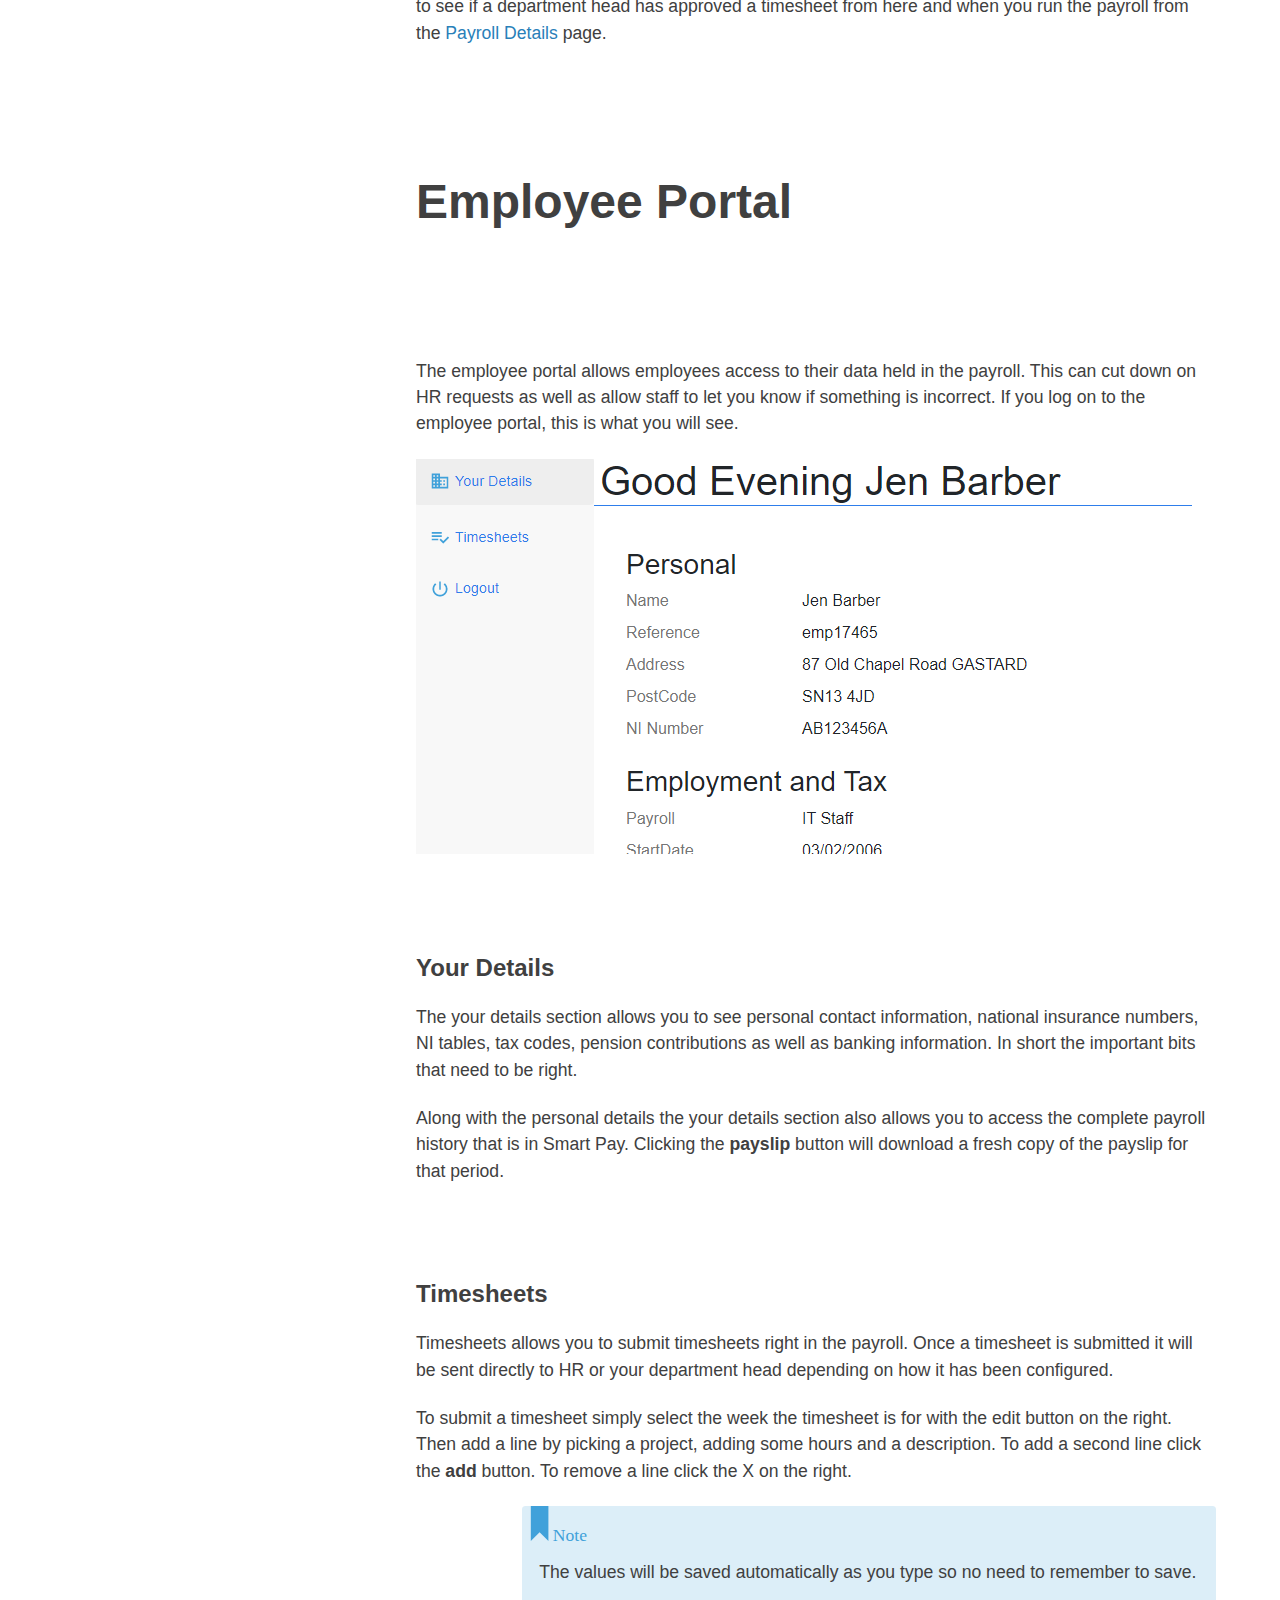
==== commit d8711247: "Add Employee Portal section" ====
--- a/docs/index.html
+++ b/docs/index.html
@@ -40,6 +40,10 @@
                 <a href="#payroll-details-payments">Payments</a>
                 <a href="#payments" class="chapter-header">Payments</a>
                 <a href="#approvals" class="chapter-header">Approvals</a>
+                <a href="#employeeportal" class="chapter-header">Employee Portal</a>
+                <a href="#employeeportal-your-details">Your Details</a>
+                <a href="#employeeportal-timesheets">Timesheets</a>
+                <a href="#employeeportal-approvals">Approvals</a>
             </div>
         </div>
     </div>
@@ -308,6 +312,35 @@
             </div>
         </section>
 
+
+        <section>
+            <div id="employeeportal">
+                <h1>Employee Portal</h1>
+                <p>The employee portal allows employees access to their data held in the payroll. This can cut down on HR requests as well as allow staff to let you know if something is incorrect. If you log on to the employee portal, this is what you will see.</p>
+                <img src="screenshots/employee-portal.png" alt="employee portal" />
+            </div>
+            <div id="employeeportal-your-details">
+                <h2>Your Details </h2>
+                <p>The your details section allows you to see personal contact information, national insurance numbers, NI tables, tax codes, pension contributions as well as banking information. In short the important bits that need to be right.</p>
+                <p>Along with the personal details the your details section also allows you to access the complete payroll history that is in Smart Pay. Clicking the <b>payslip</b> button will download a fresh copy of the payslip for that period.</p>
+            </div>
+            <div id="employeeportal-timesheets">
+                <h2>Timesheets</h2>
+                <p>Timesheets allows you to submit timesheets right in the payroll. Once a timesheet is submitted it will be sent directly to HR or your department head depending on how it has been configured.</p>
+                <p>To submit a timesheet simply select the week the timesheet is for with the edit button on the right. Then add a line by picking a project, adding some hours and a description. To add a second line click the <b>add</b> button. To remove a line click the X on the right.</p>
+                <p class="note">The values will be saved automatically as you type so no need to remember to save.</p>
+                <p>If you want to come back to the timesheet later use the <b>back</b> button to go back to the week list. To submit the timesheet for approval use the <b>submit</b> button. Timesheets in review are listed under the weeks so you can see their status.</p>
+                <p>If a timesheet gets rejected it is listed under the weeks with the return note attached. Clicking on edit on the right will allow you to edit the timesheet and resubmit it.</p>
+            </div>
+            <div id="employeeportal-approvals">
+                <h2>Approvals</h2>
+                <p>If you are a department head you will get an approvals option on the left menu. This allows you to approve or reject timesheets submitted by employees in your department. </p>
+                <p>To review one of the timesheets awaiting approval simply click on the timesheet line and you will be given the option to <b>approve</b> or <b>reject</b>. If you reject a timesheet you will be asked to input a note explaining the reason for the rejection. Simply add the note and click <b>reject</b>. The timesheet and note will then be delivered back to the employee.</p>
+                <p>On the main timesheet list clicking the <b>show complete</b> button will show you the history of approved timesheets. Clicking <b>roll back</b> will undo the approval and put it back in the awaiting approval list.</p>
+            </div>
+        </section>
+
+
     </div>
 
     <script>
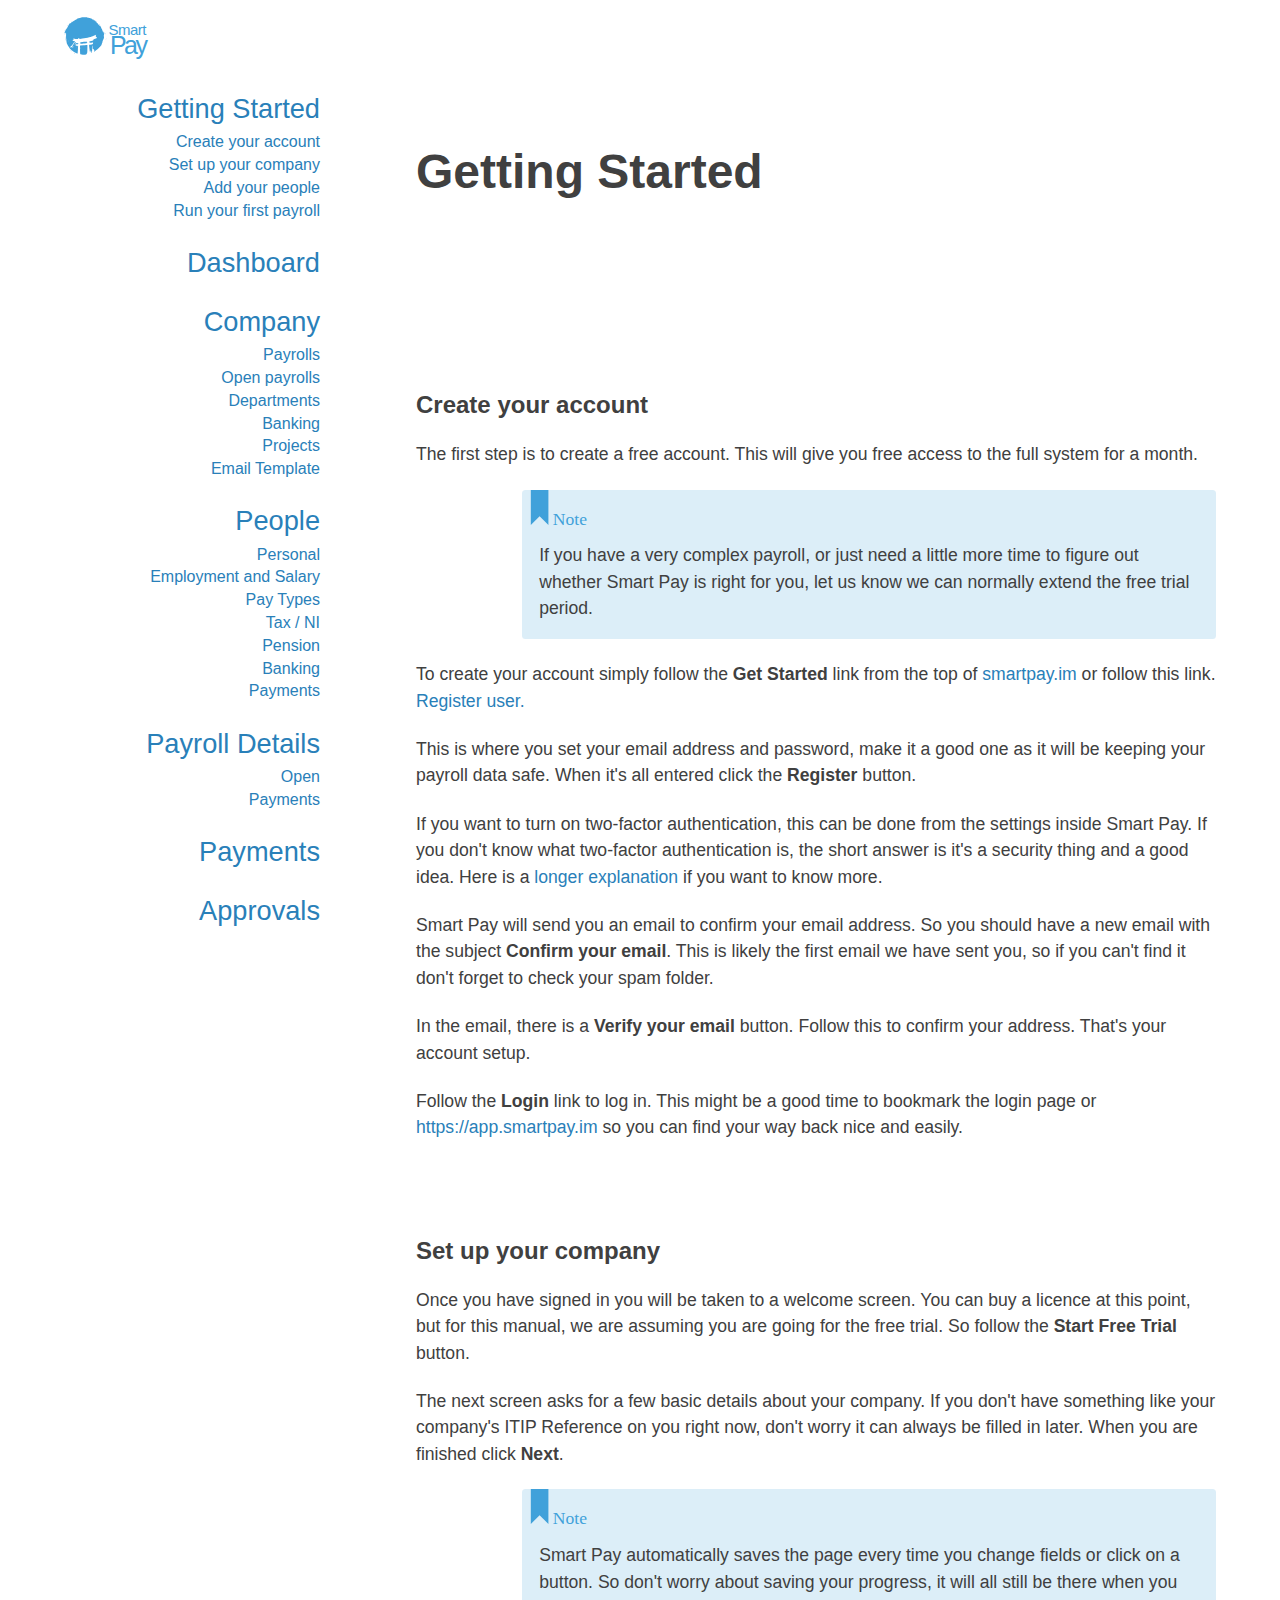
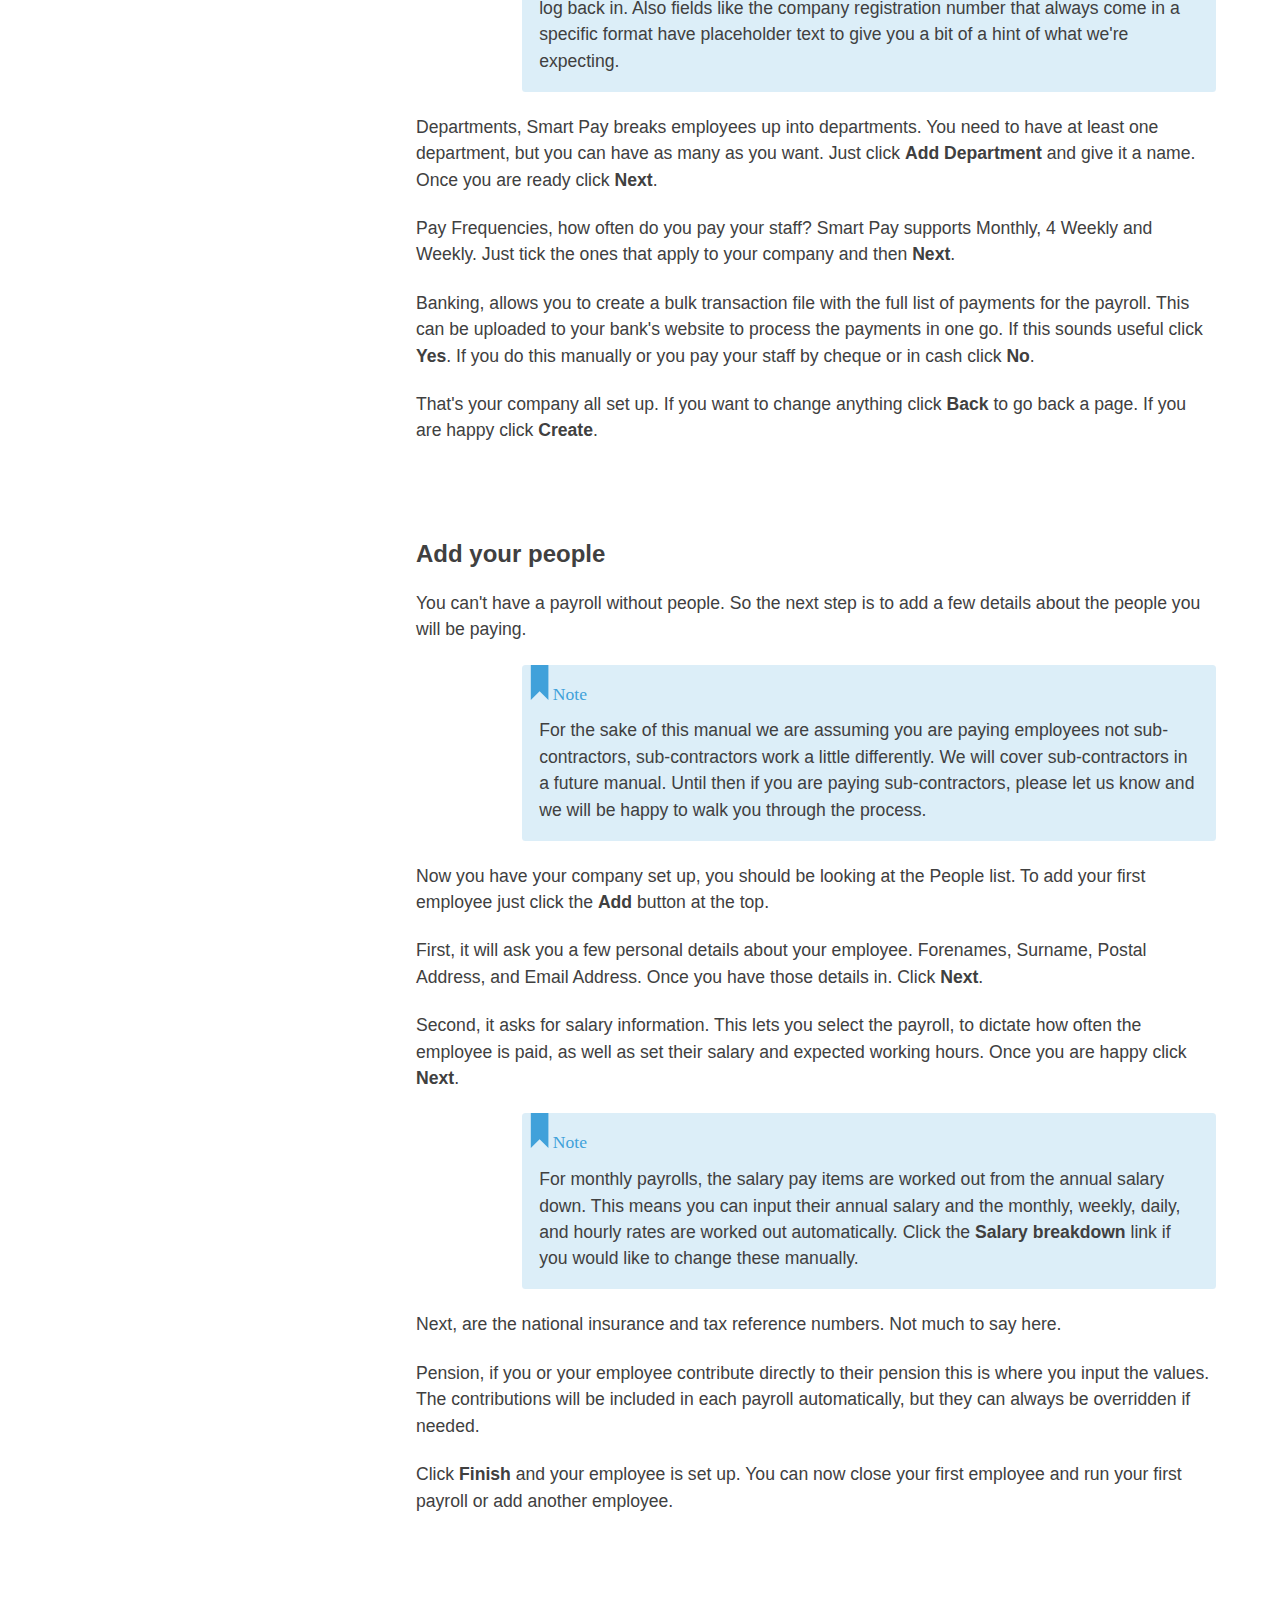
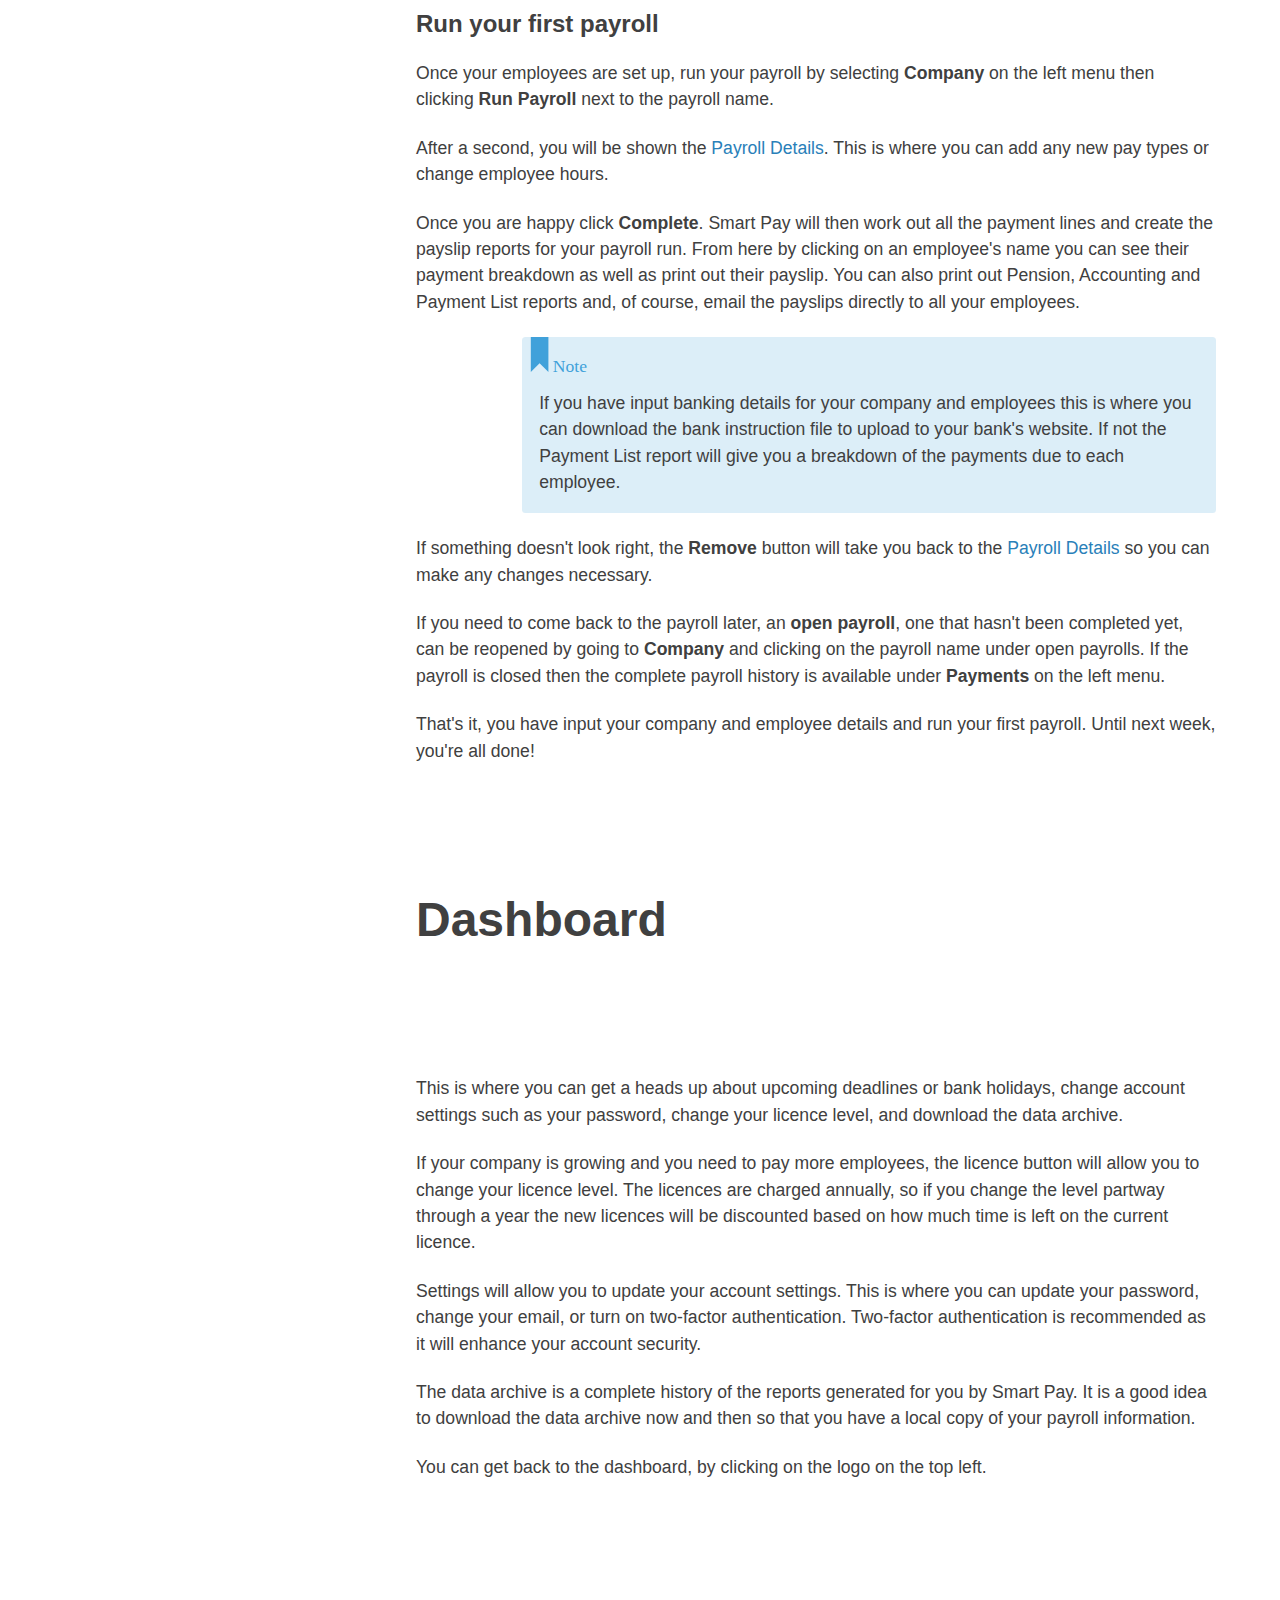
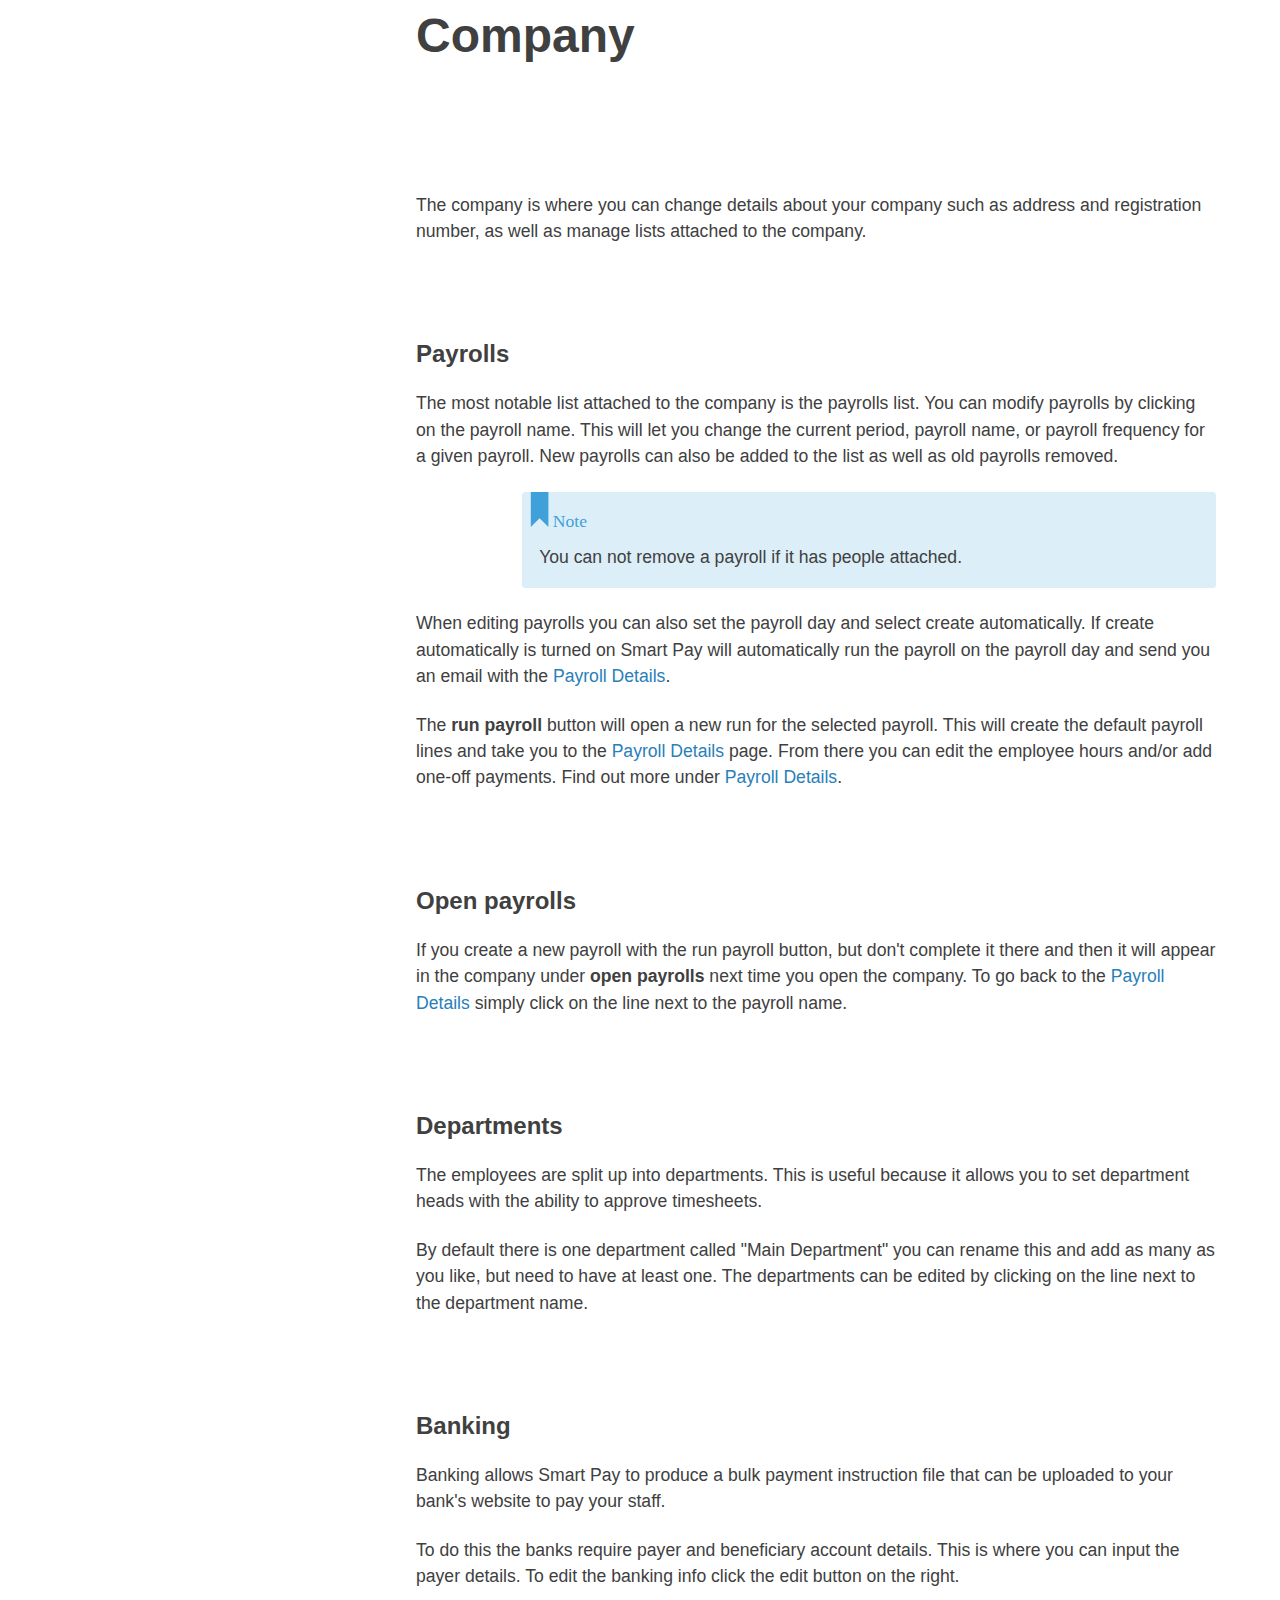
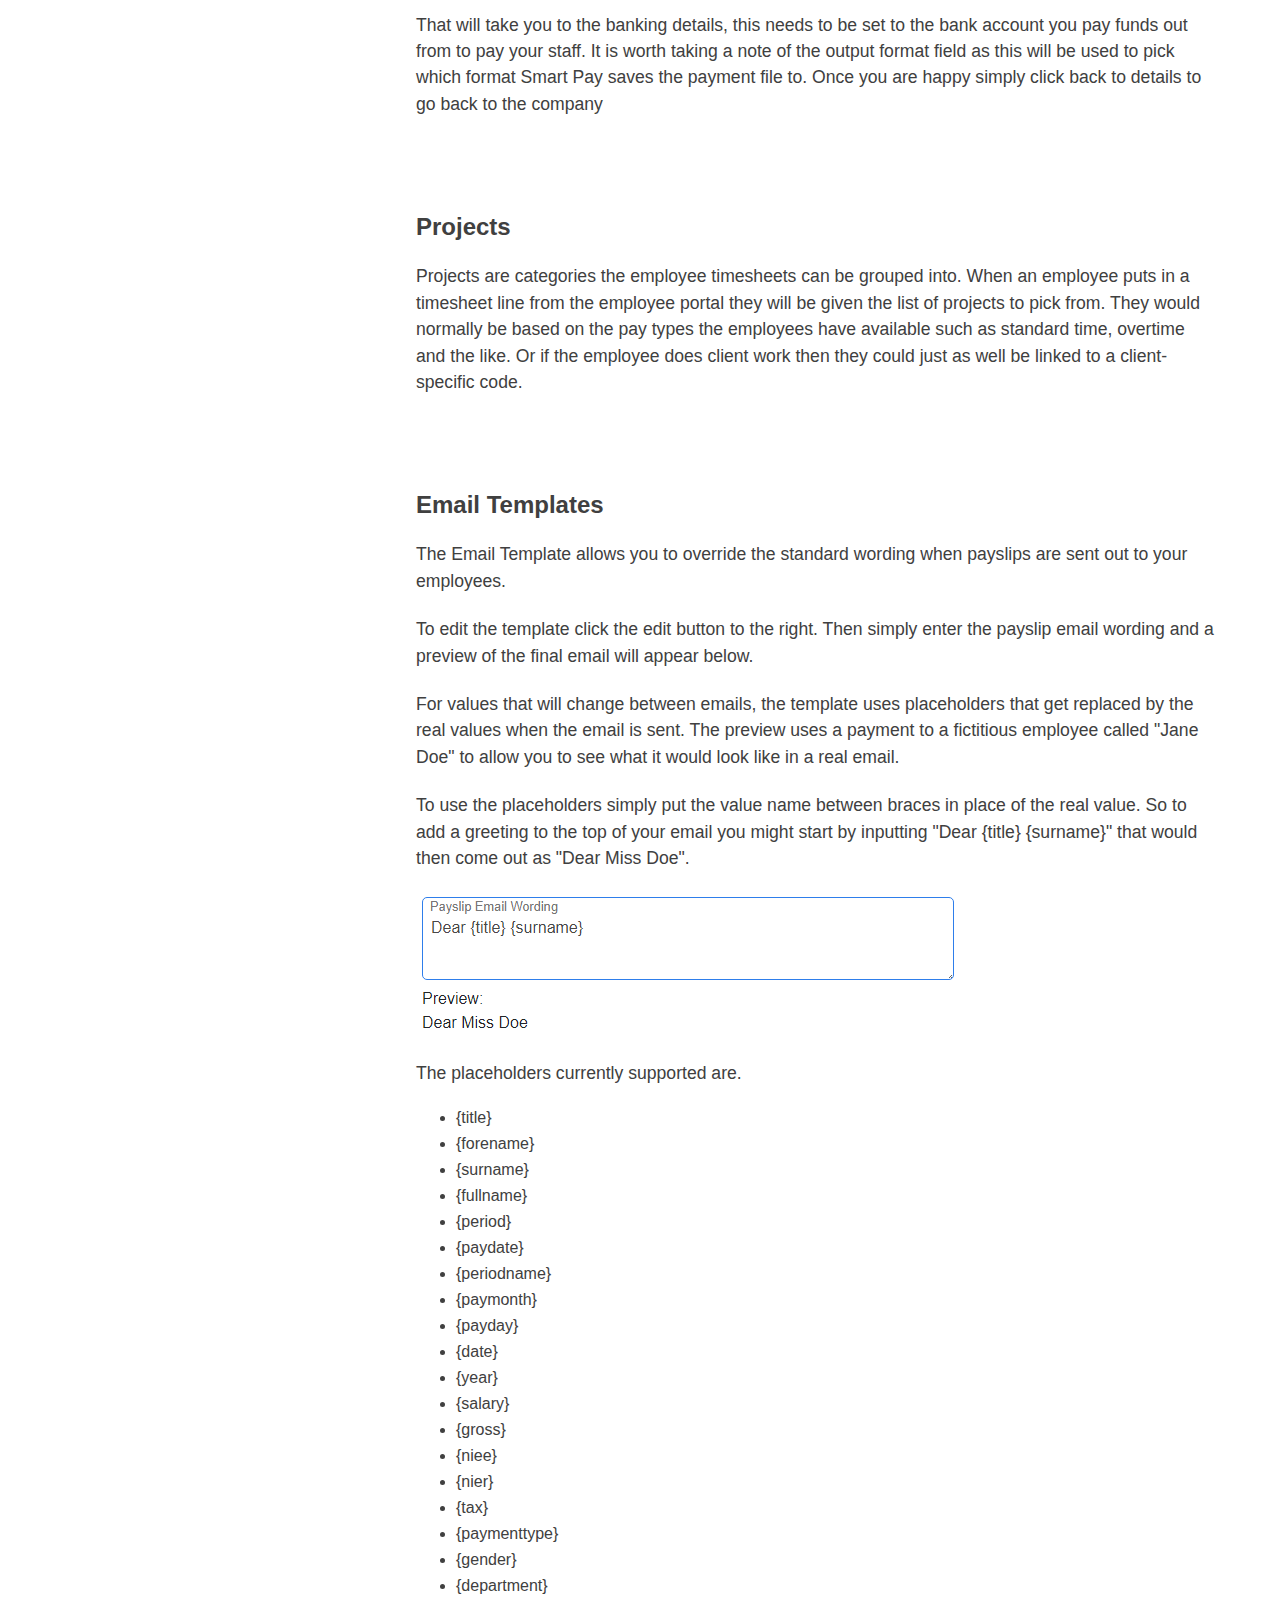
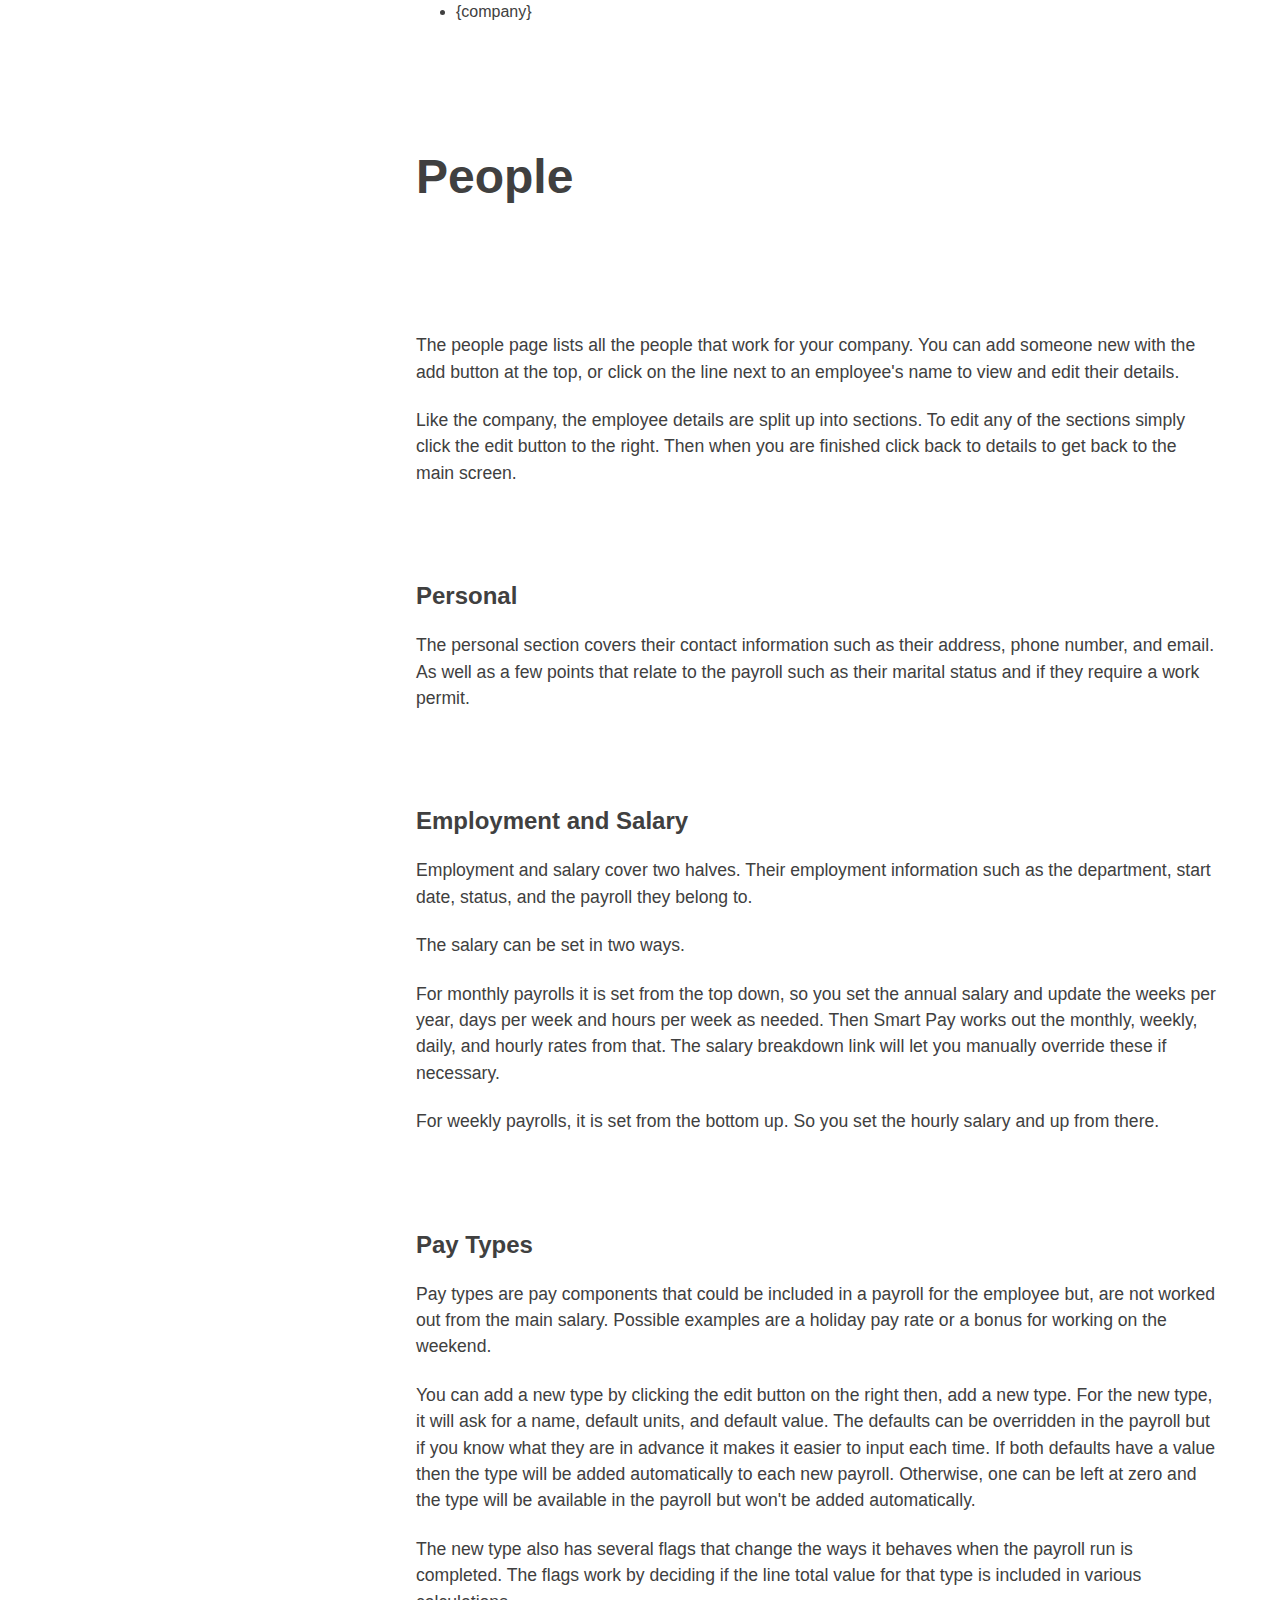
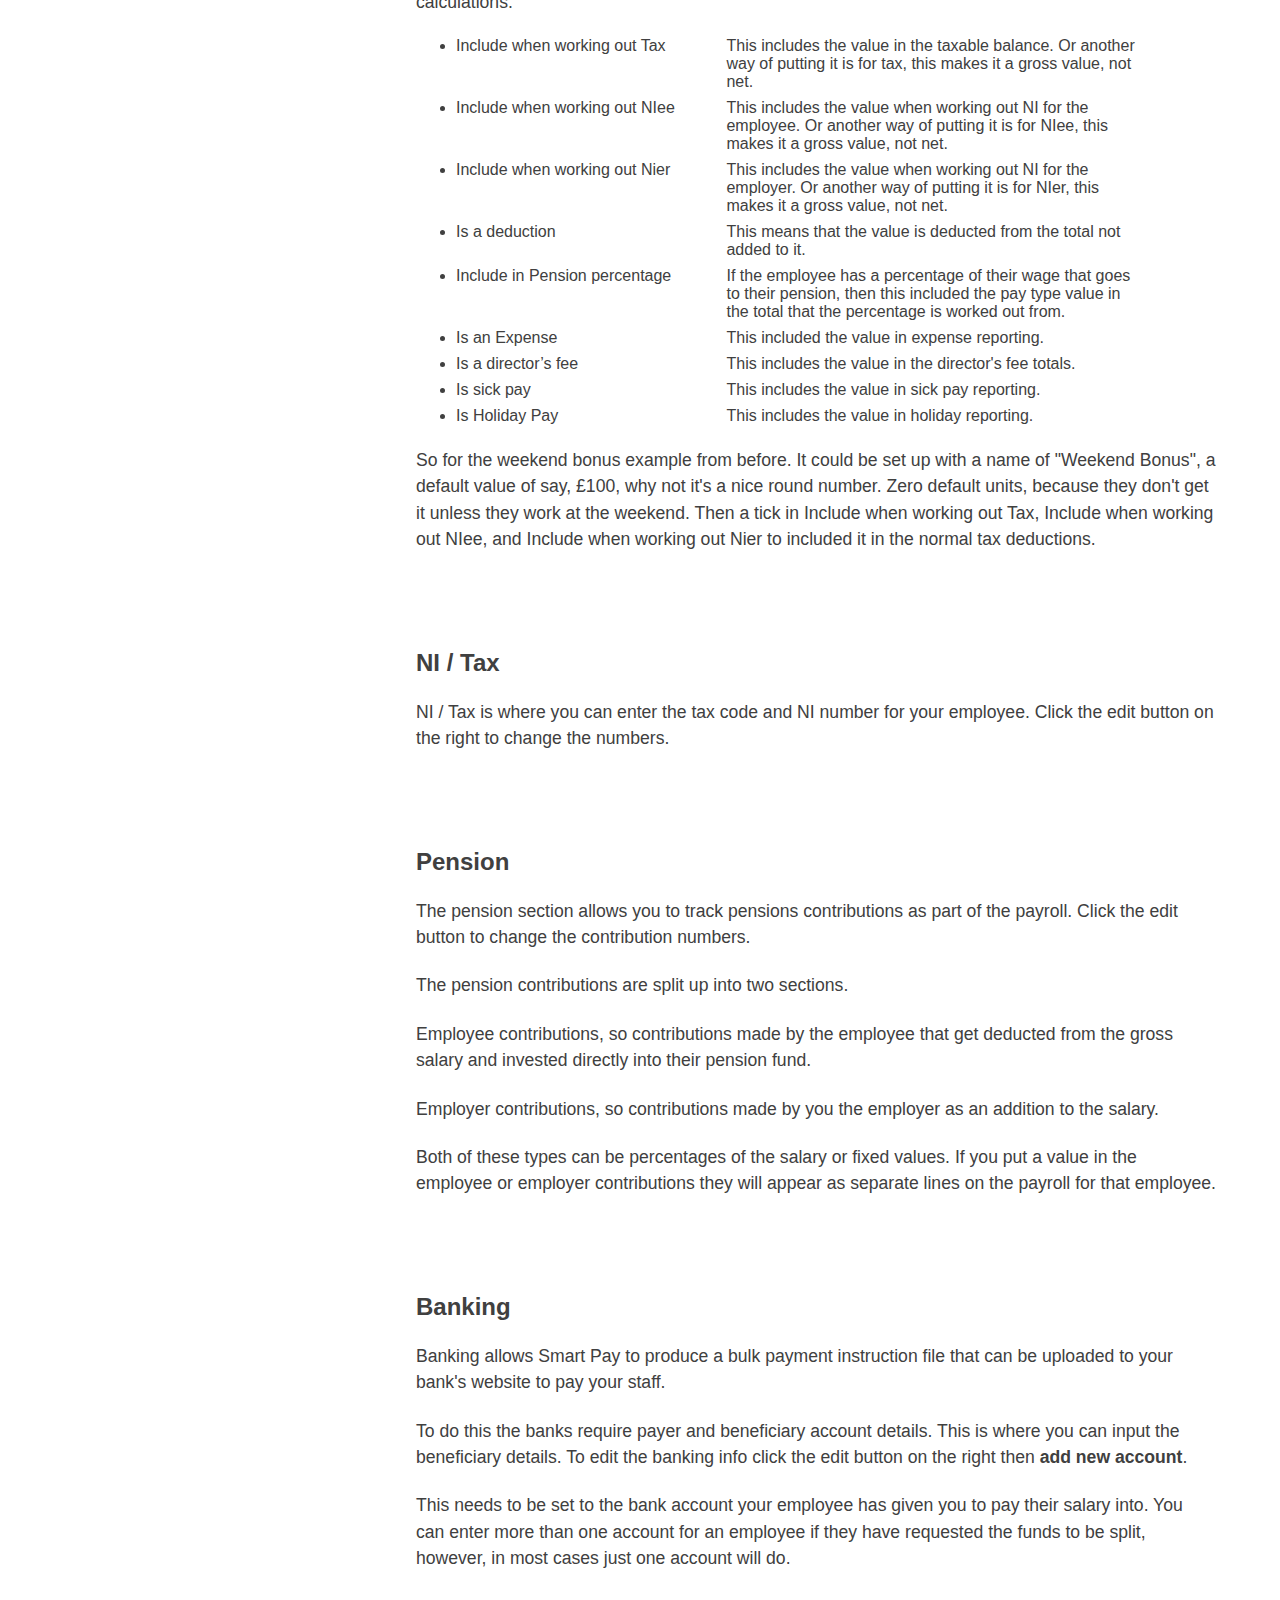
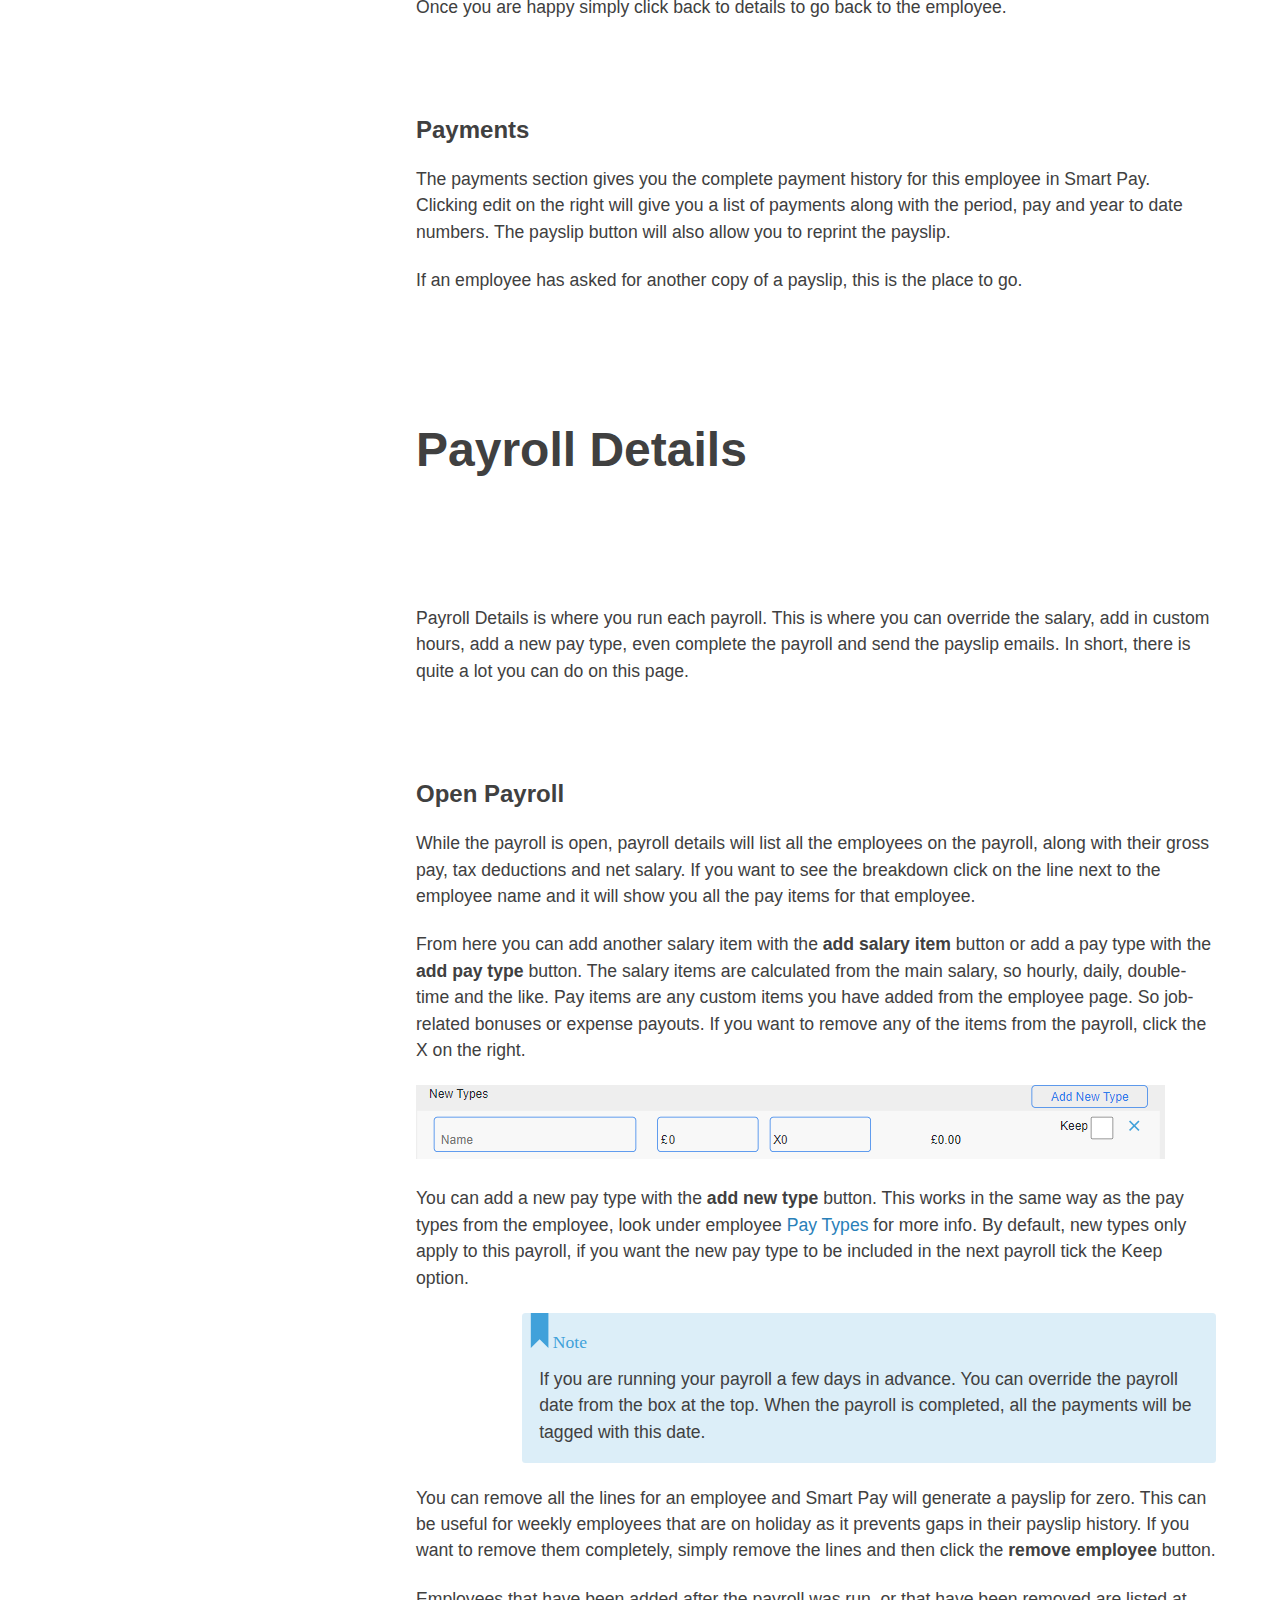
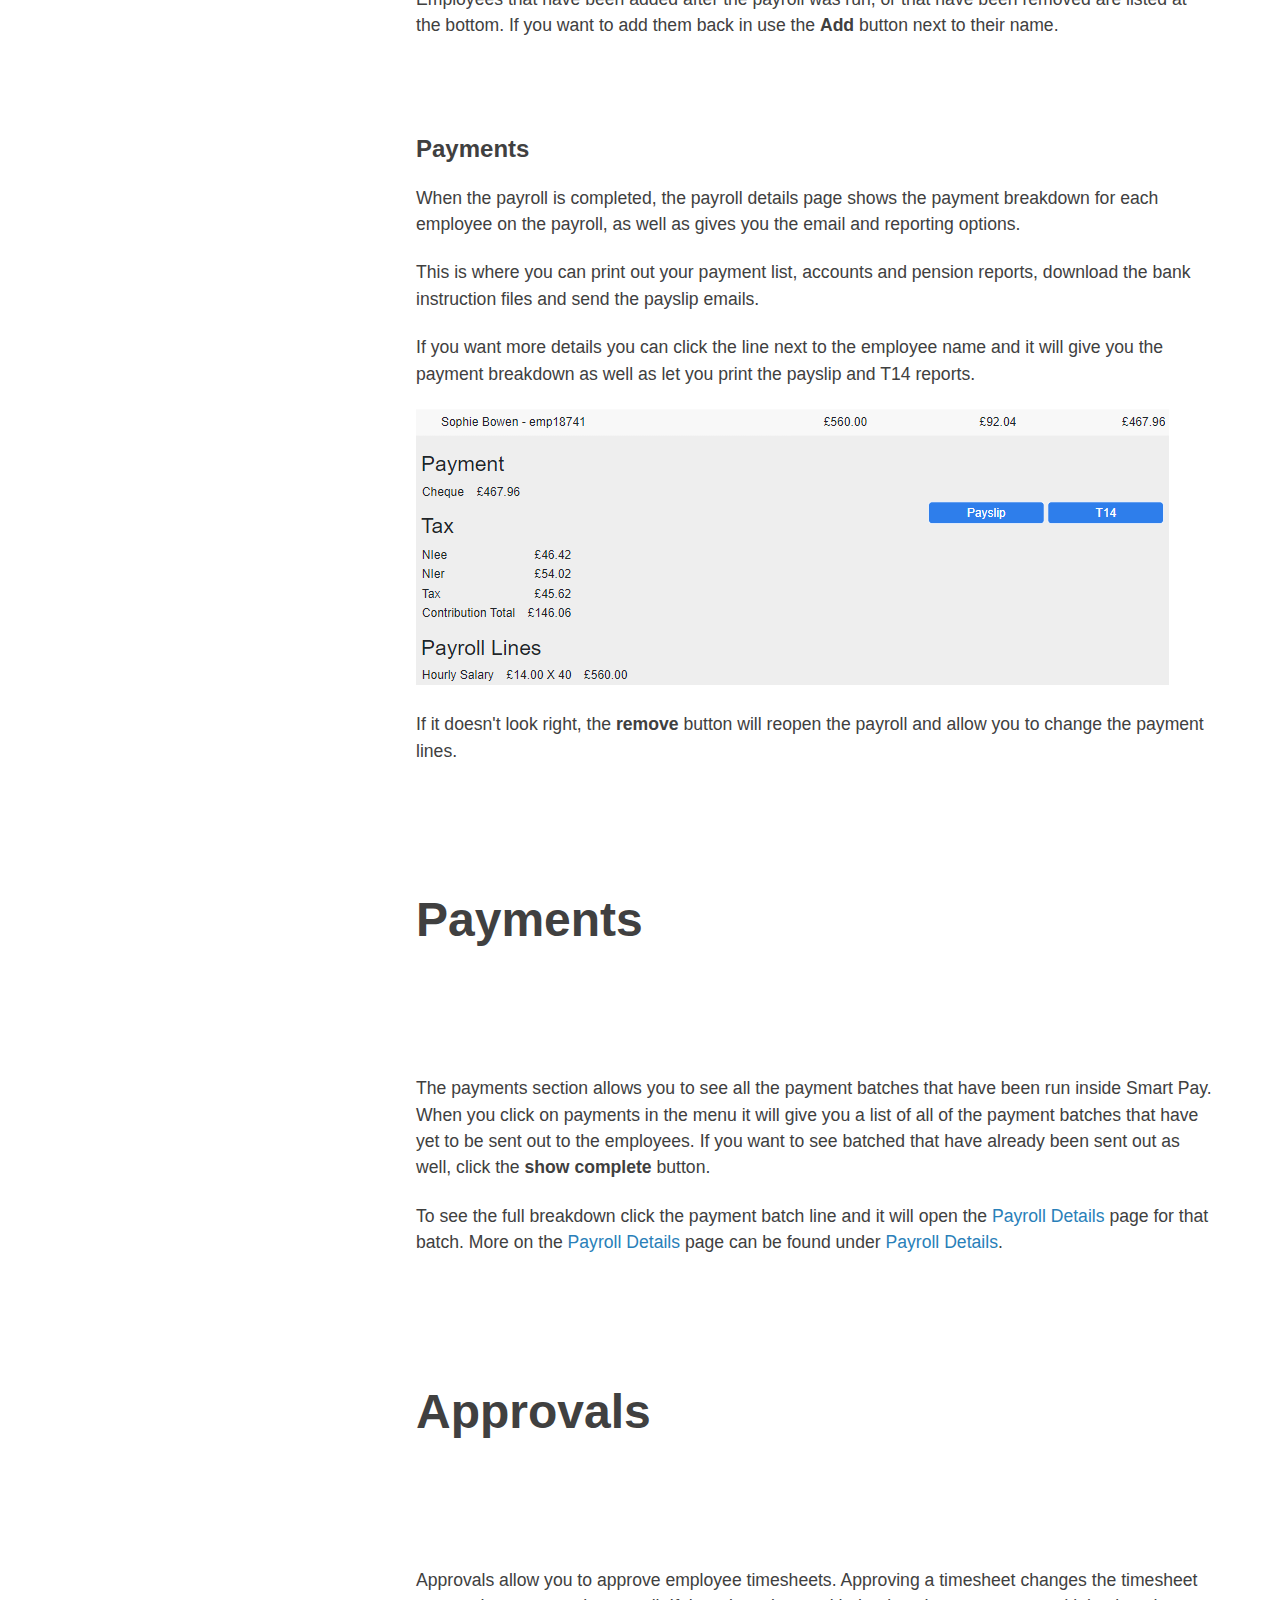
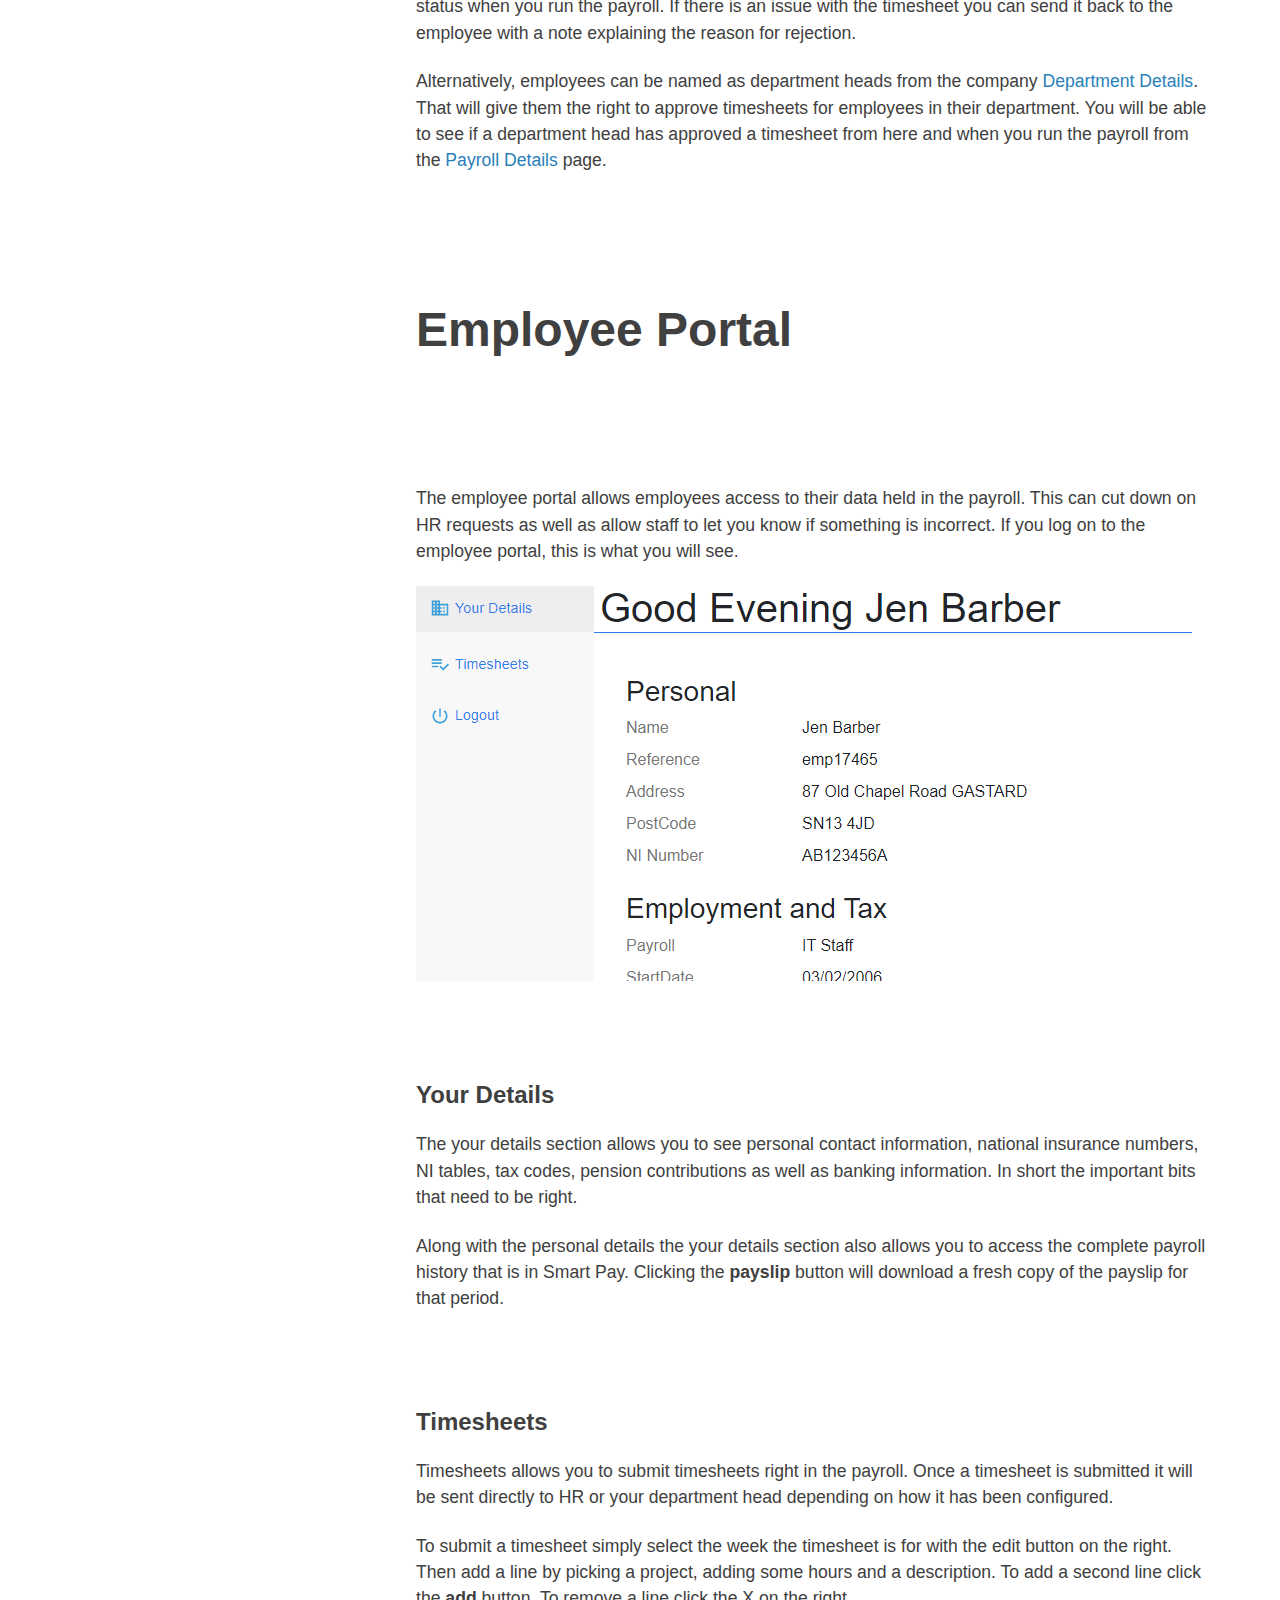
==== commit 32ec9ff2: "Merged PR 168: 285/ProofreadingDocsGettingStarted" ====
--- a/docs/index.html
+++ b/docs/index.html
@@ -56,24 +56,24 @@
                 <h1>Getting Started</h1>
                 <h2>Create your account</h2>
                 <p>The first step is to create a free account. This will give you free access to the full system for a month. </p>
-                <p class="note">If you have a very complex payroll or just need a little more time to figure out if Smart Pay is right for you, let us know we can normally extend the trial out.</p>
+                <p class="note">If you have a very complex payroll, or just need a little more time to figure out whether Smart Pay is right for you, let us know we can normally extend the free trial period.</p>
                 <p>To create your account simply follow the <b>Get Started</b> link from the top of <a target="_blank" href="https://smartpay.im/">smartpay.im</a> or follow this link. <a target="_blank" href="https://app.smartpay.im/Identity/Account/Register">Register user.</a></p>
-                <p>This is where you set your email address and password, make it a good one as it is keeping your payroll safe. When it's all in click the <b>Register</b> button.</p>
+                <p>This is where you set your email address and password, make it a good one as it will be keeping your payroll data safe. When it's all entered click the <b>Register</b> button.</p>
                 <p>If you want to turn on two-factor authentication, this can be done from the settings inside Smart Pay. If you don't know what two-factor authentication is, the short answer is it's a security thing and a good idea. Here is a <a target="_blank" href="https://computing.which.co.uk/hc/en-gb/articles/360000243980-What-is-two-factor-authentication-and-should-you-use-it-">longer explanation</a> if you want to know more.</p>
-                <p>Smart Pay will send you an email to confirm your email address. So you should have a new email with the subject <b>Confirm your email</b>. This is likely the first email we have sent you so if you can't find it don't forget to check your spam folder.</p>
-                <p>In the email, there is a <b>Verify your email</b> button follow this to confirm your address. That's your account setup. Follow the <b>Login</b> link to log in.
-                    This might be a good time to bookmark the login page or <a target="_blank" href="https://app.smartpay.im">https://app.smartpay.im</a> so you can get back easily.</p>
+                <p>Smart Pay will send you an email to confirm your email address. So you should have a new email with the subject <b>Confirm your email</b>. This is likely the first email we have sent you, so if you can't find it don't forget to check your spam folder.</p>
+                <p>In the email, there is a <b>Verify your email</b> button. Follow this to confirm your address. That's your account setup. </p>
+                <p>Follow the <b>Login</b> link to log in. This might be a good time to bookmark the login page or <a target="_blank" href="https://app.smartpay.im">https://app.smartpay.im</a> so you can find your way back nice and easily.</p>
             </div>
     
             <div id="getting-started-setupcompany">
                 <h2>Set up your company</h2>
                 <p>Once you have signed in you will be taken to a welcome screen. You can buy a licence at this point, but for this manual, we are assuming you are going for the free trial. So follow the <b>Start Free Trial</b> button.</p>
-                <p>The next screen asks for a few basic details about your company. If you don't have something like your ITIP Reference on you right now, don't worry it can always be filled in later. When you are finished click <b>Next</b>.</p>
-                <p>Departments, Smart Pay breaks employees up into departments, you need to have at least one department, but you can have as many as you want. Just click <b>Add Department</b> and give it a name. Once you are ready click <b>Next</b>.</p>
+                <p>The next screen asks for a few basic details about your company. If you don't have something like your company's ITIP Reference on you right now, don't worry it can always be filled in later. When you are finished click <b>Next</b>.</p>
+                <p class="note">Smart Pay automatically saves the page every time you change fields or click on a button. So don't worry about saving your progress, it will all still be there when you log back in. Also fields like the company registration number that always come in a specific format have placeholder text to give you a bit of a hint of what we're expecting.</p>
+                <p>Departments, Smart Pay breaks employees up into departments. You need to have at least one department, but you can have as many as you want. Just click <b>Add Department</b> and give it a name. Once you are ready click <b>Next</b>.</p>
                 <p>Pay Frequencies, how often do you pay your staff? Smart Pay supports Monthly, 4 Weekly and Weekly. Just tick the ones that apply to your company and then <b>Next</b>.</p>
-                <p>Banking, allows you to create bank files with the full list of payments for each payroll. This can be uploaded to your bank's website to process the payments in one go. If this sounds useful click <b>Yes</b>. If you do this manually or you pay your staff by cheque click <b>No</b>.</p>
-                <p>That's your company all set up. If you want to change anything click <b>Back</b> to go back a page, if you are happy click <b>Create</b>.</p>
-                <p class="note">Smart Pay automatically saves the page every time you change fields or click on a button. So don't worry about saving your progress, it will all still be there when you log back in. Also fields like the Registration number that always come in a specific format have placeholder text to give you a bit of a hit of what we're expecting.</p>
+                <p>Banking, allows you to create a bulk transaction file with the full list of payments for the payroll. This can be uploaded to your bank's website to process the payments in one go. If this sounds useful click <b>Yes</b>. If you do this manually or you pay your staff by cheque or in cash click <b>No</b>.</p>
+                <p>That's your company all set up. If you want to change anything click <b>Back</b> to go back a page. If you are happy click <b>Create</b>.</p>
             </div>
             
             <div id="getting-started-people">
@@ -81,10 +81,10 @@
                 <p>You can't have a payroll without people. So the next step is to add a few details about the people you will be paying. </p>
                 <p class="note">For the sake of this manual we are assuming you are paying employees not sub-contractors, sub-contractors work a little differently. We will cover sub-contractors in a future manual. Until then if you are paying sub-contractors, please let us know and we will be happy to walk you through the process.</p>
                 <p>Now you have your company set up, you should be looking at the People list. To add your first employee just click the <b>Add</b> button at the top.</p>
-                <p>First, off it will ask you a few personal details about your employee. Forename, Surname, Address. Once you have those details in. Click <b>Next</b>.</p>
-                <p>Second, it asks for salary information. This lets you select the payroll, to dictate how often the employee is paid. as well as set their salary and working hours. Once you are happy click <b>Next</b>.</p>
+                <p>First, it will ask you a few personal details about your employee. Forenames, Surname, Postal Address, and Email Address. Once you have those details in. Click <b>Next</b>.</p>
+                <p>Second, it asks for salary information. This lets you select the payroll, to dictate how often the employee is paid, as well as set their salary and expected working hours. Once you are happy click <b>Next</b>.</p>
                 <p class="note">For monthly payrolls, the salary pay items are worked out from the annual salary down. This means you can input their annual salary and the monthly, weekly, daily, and hourly rates are worked out automatically. Click the <b>Salary breakdown</b> link if you would like to change these manually.</p>
-                <p>Next, is the NI and tax reference numbers. Not much to say here.</p>
+                <p>Next, are the national insurance and tax reference numbers. Not much to say here.</p>
                 <p>Pension, if you or your employee contribute directly to their pension this is where you input the values. The contributions will be included in each payroll automatically, but they can always be overridden if needed.</p>
                 <p>Click <b>Finish</b> and your employee is set up. You can now close your first employee and run your first payroll or add another employee.</p>
 
@@ -93,8 +93,8 @@
             <div id="getting-started-payroll">
                 <h2>Run your first payroll</h2>
                 <p>Once your employees are set up, run your payroll by selecting <b>Company</b> on the left menu then clicking <b>Run Payroll</b> next to the payroll name.</p>
-                <p>After a second, you will be shown the <a href="#payroll-details">Payroll Details</a>. This is where you can add any new pay types or change the employee's hours.</p>
-                <p>Once you are happy click <b>Complete</b>. Smart Pay will then work out all the payment lines and create the payslip reports for your payroll run. From here by clicking on an employee's name you can see their payment breakdown as well as print out their payslip. You can also print out Pension, Accounting and Payment List reports and of course email the payslips directly to all your employees.</p>
+                <p>After a second, you will be shown the <a href="#payroll-details">Payroll Details</a>. This is where you can add any new pay types or change employee hours.</p>
+                <p>Once you are happy click <b>Complete</b>. Smart Pay will then work out all the payment lines and create the payslip reports for your payroll run. From here by clicking on an employee's name you can see their payment breakdown as well as print out their payslip. You can also print out Pension, Accounting and Payment List reports and, of course, email the payslips directly to all your employees.</p>
                 <p class="note">If you have input banking details for your company and employees this is where you can download the bank instruction file to upload to your bank's website. If not the Payment List report will give you a breakdown of the payments due to each employee.</p>
                 <p>If something doesn't look right, the <b>Remove</b> button will take you back to the <a href="#payroll-details">Payroll Details</a> so you can make any changes necessary. </p>
                 <p>If you need to come back to the payroll later, an <b>open payroll</b>, one that hasn't been completed yet, can be reopened by going to <b>Company</b> and clicking on the payroll name under open payrolls. If the payroll is closed then the complete payroll history is available under <b>Payments</b> on the left menu.</p>
@@ -359,5 +359,16 @@
             }
         };
     </script>
+
+    <script async src="https://www.googletagmanager.com/gtag/js?id=G-S53D43N2K9"></script>
+    <script>
+
+        // Google Analytics
+        window.dataLayer = window.dataLayer || [];
+        function gtag(){window.dataLayer.push(arguments);}
+        gtag('js', new Date());
+
+        gtag('config', 'G-S53D43N2K9');
+    </script>
 </body>
 </html>--- a/docs/site.css
+++ b/docs/site.css
@@ -179,6 +179,10 @@
         min-width: 0;
     }
 
+    .links {
+        text-align: left;
+    }
+
     .menu-icon {
         display: block;
         background: url('menu.svg') no-repeat;
@@ -229,6 +233,11 @@
 
 /* print view */
 @media print {
+
+    .menu-icon {
+        display: none;
+    }
+    
     h1 { 
         color: var(--colour-text);
         font-size: 2.5em;
